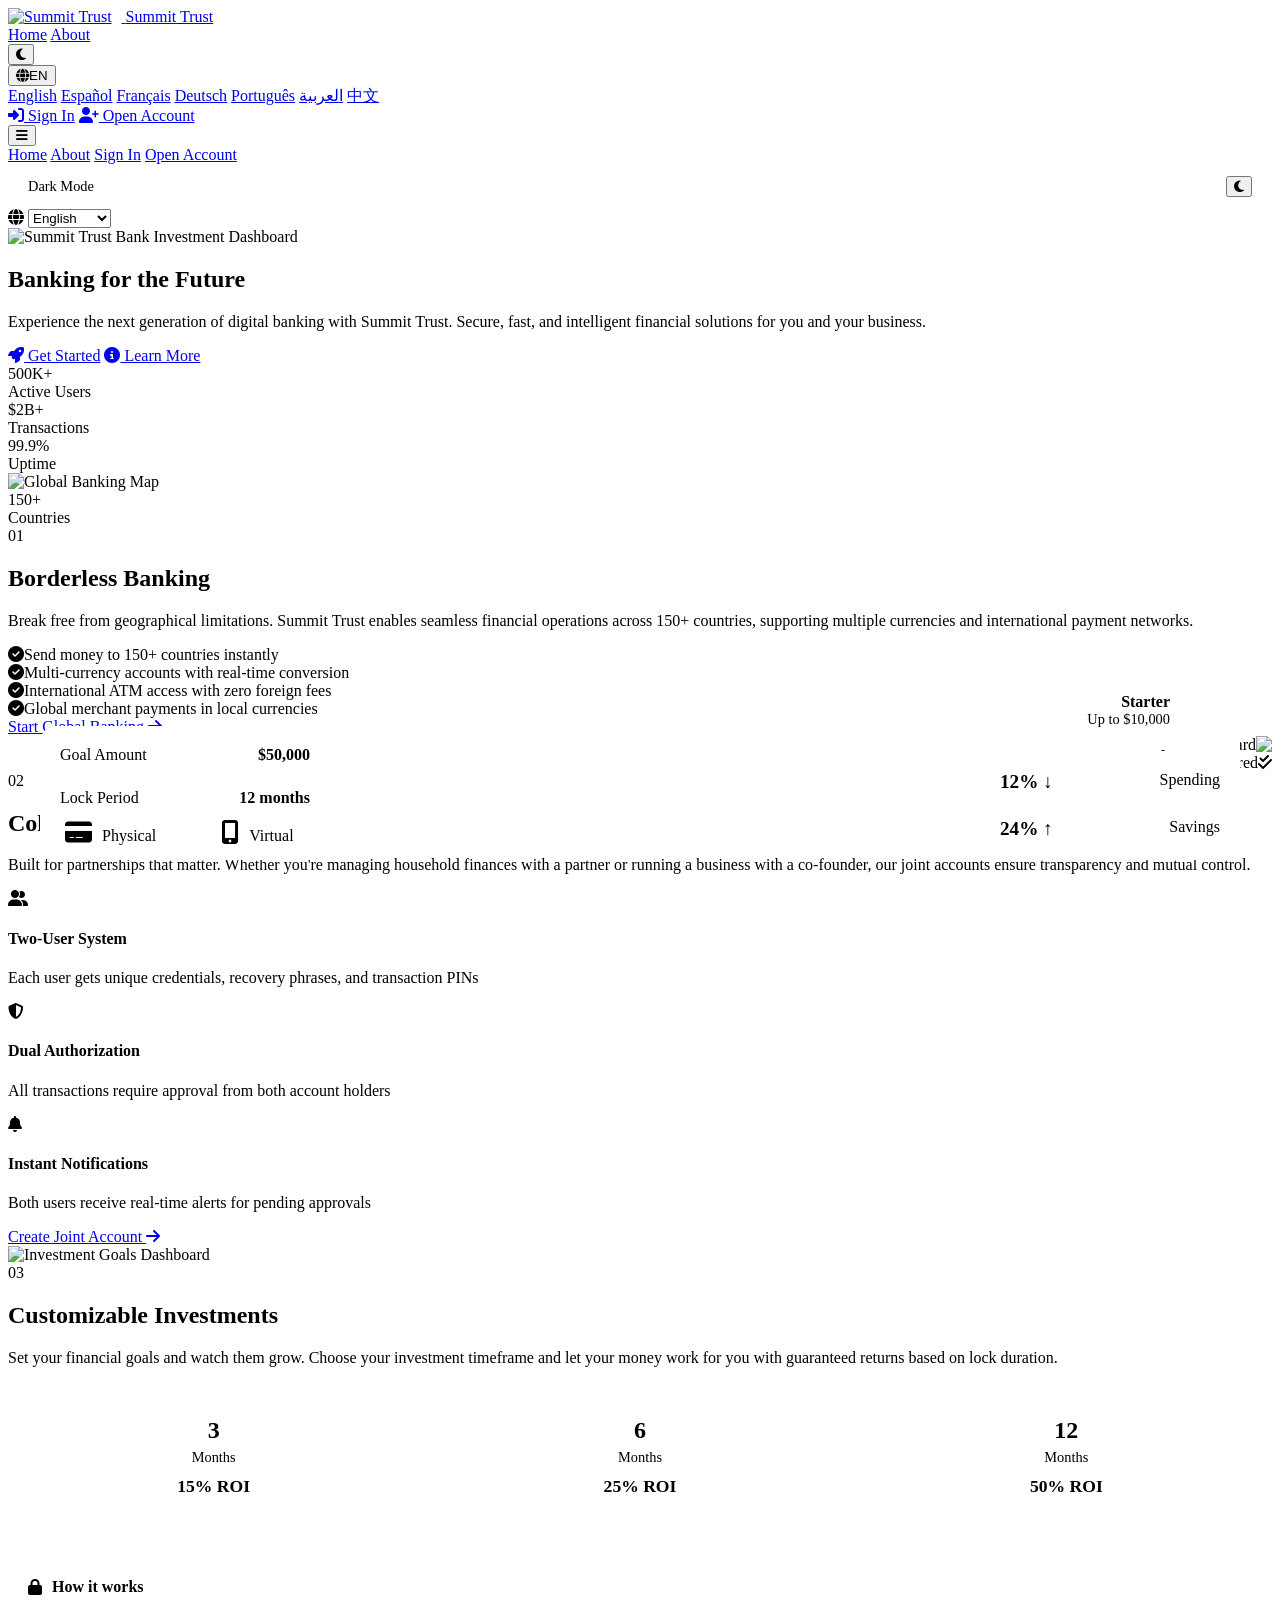
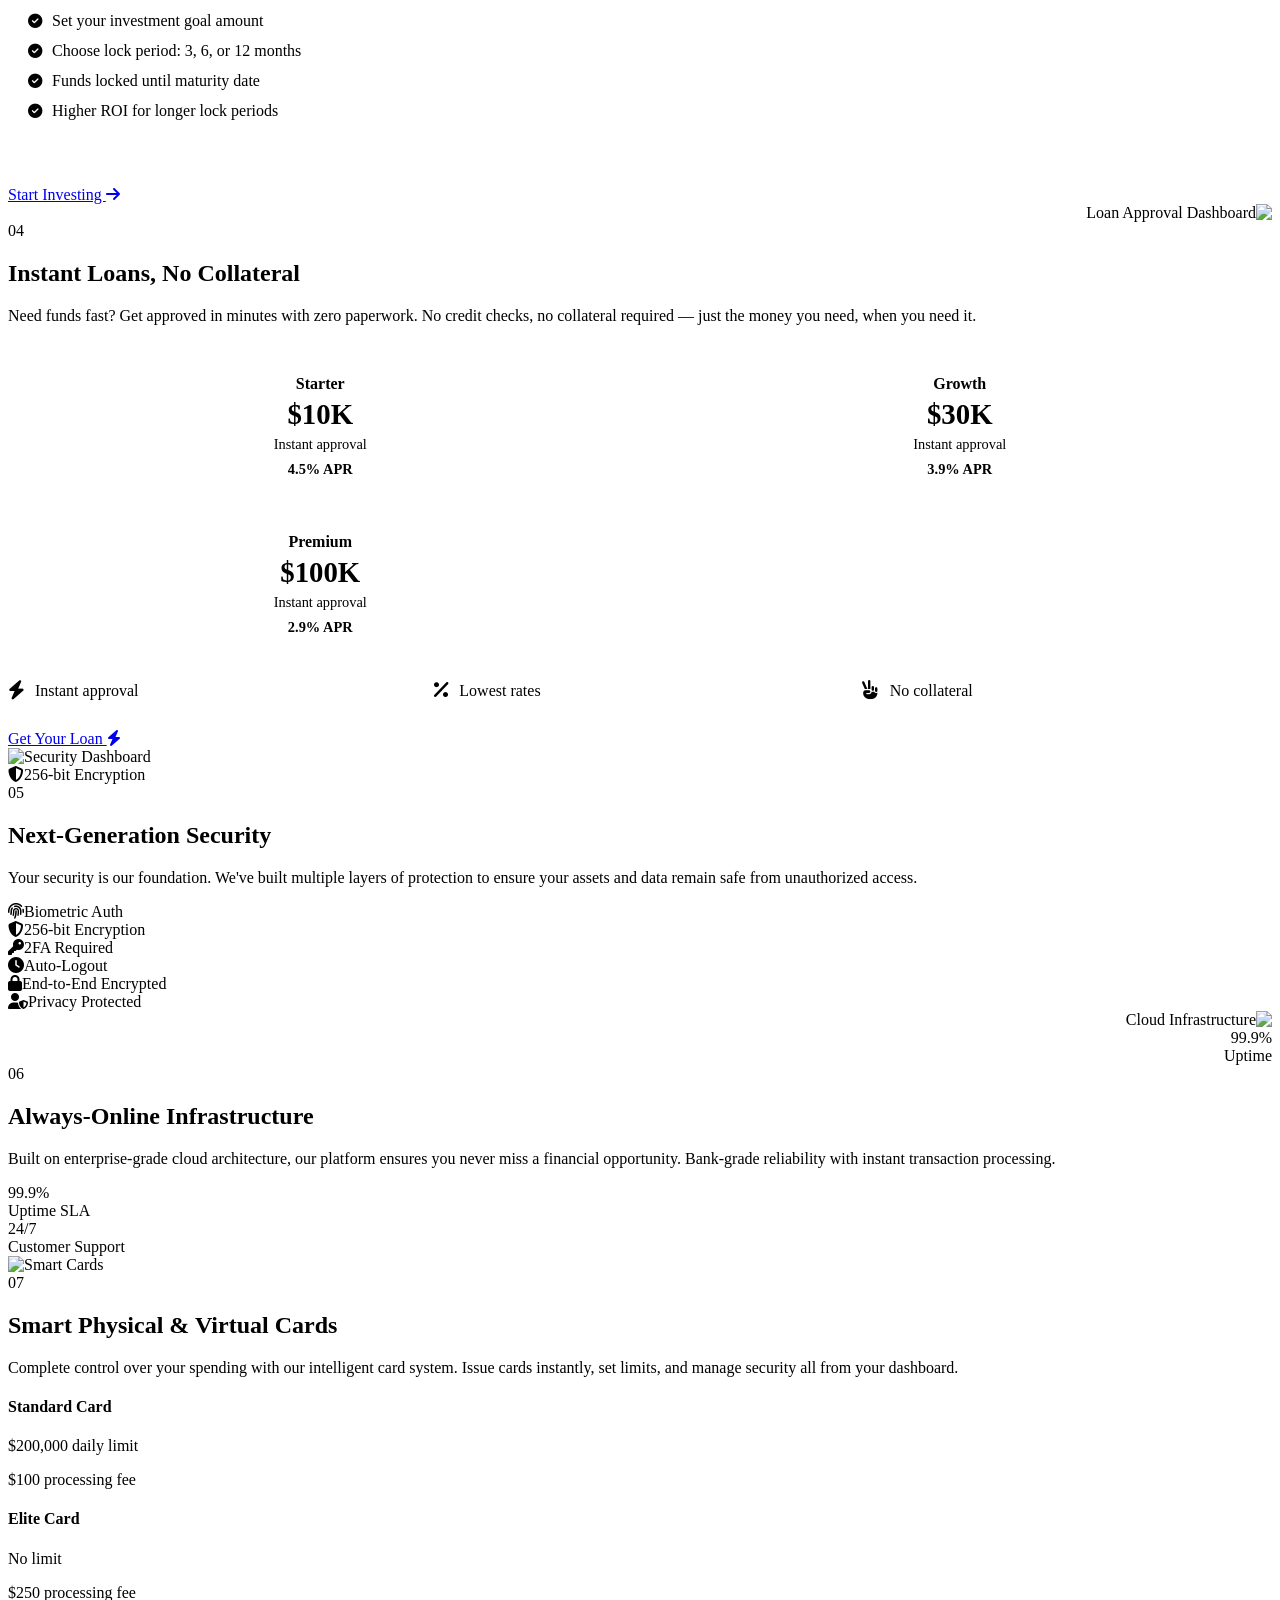
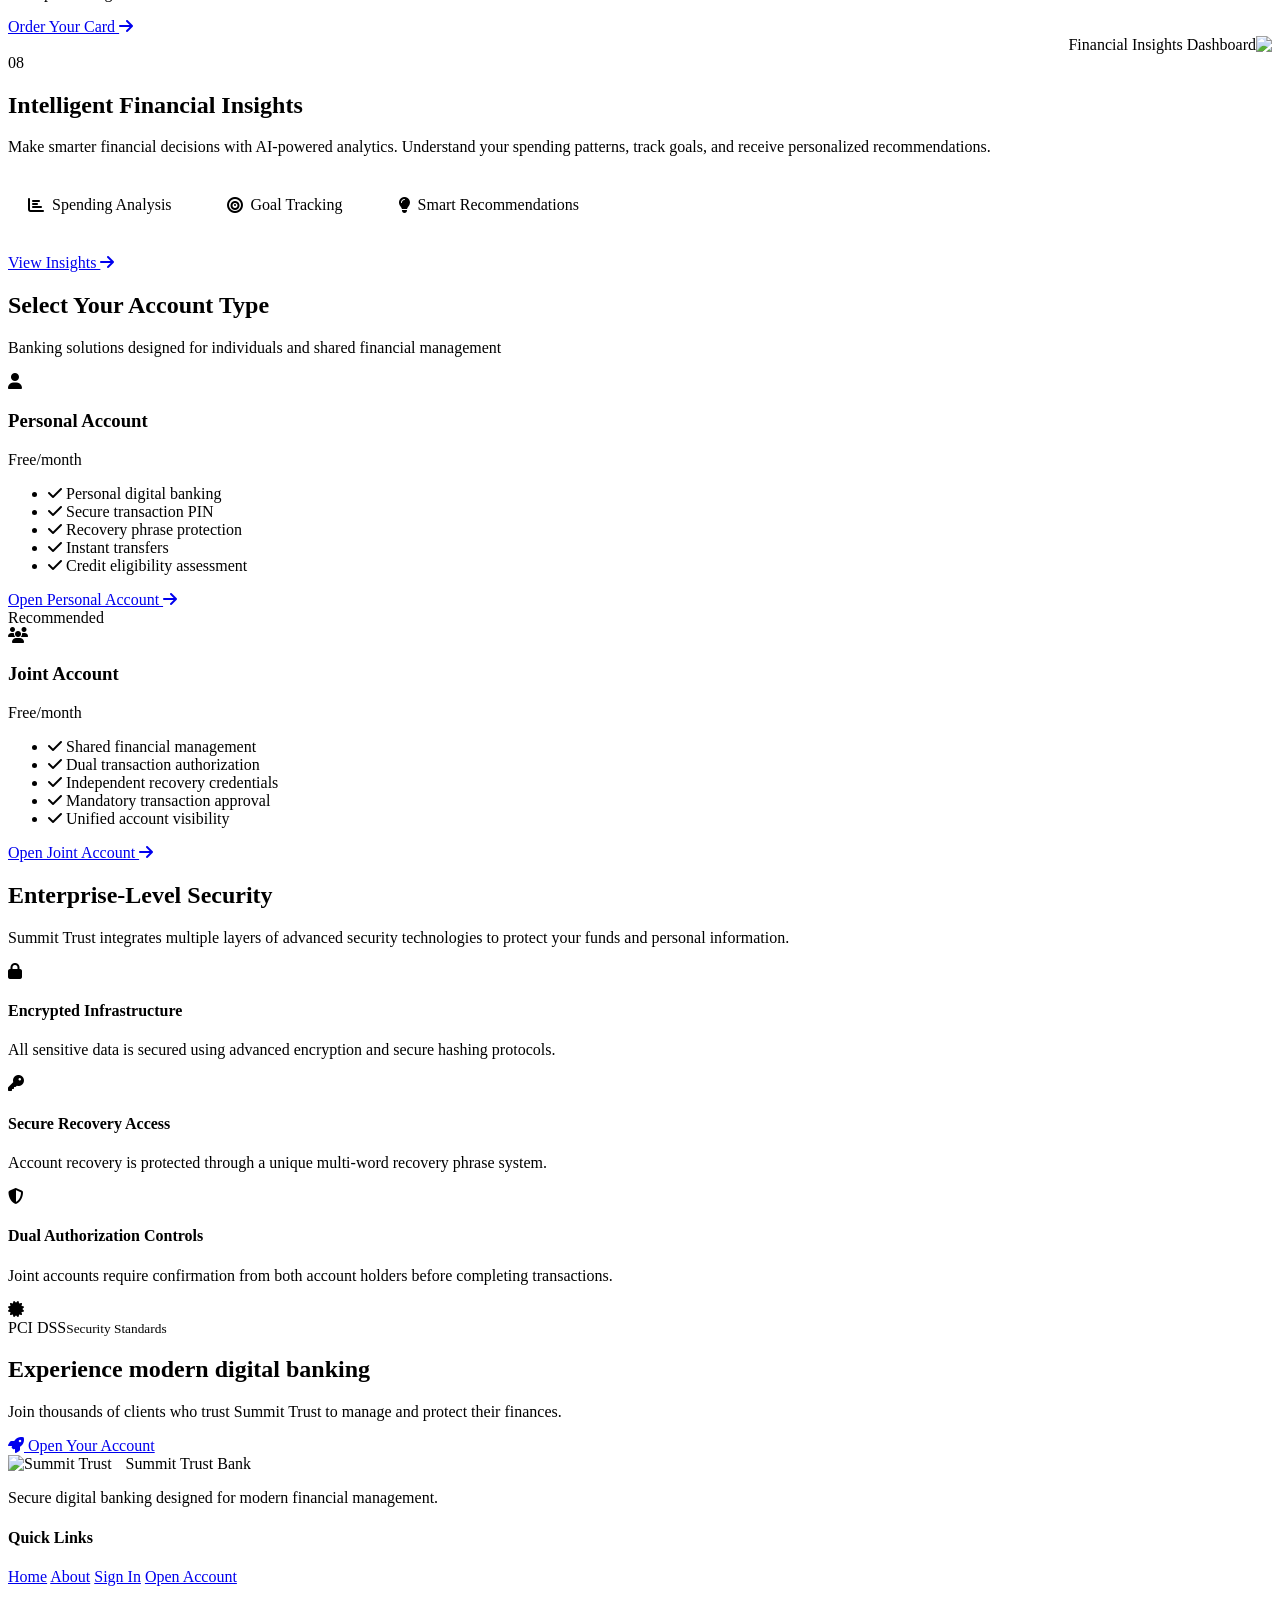
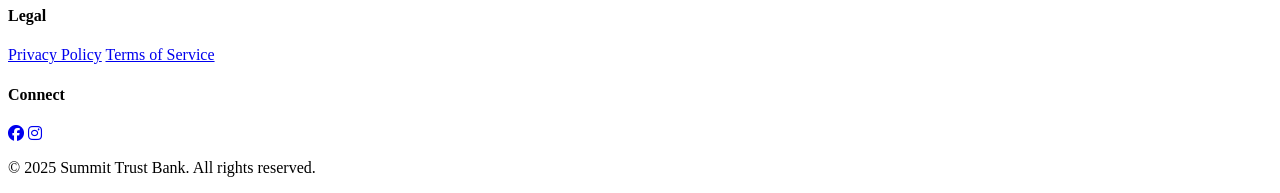
==== public/index.html @ 1050efd2 "Initial commit" ====
<!DOCTYPE html>
<html lang="en" data-theme="light">
<head>
    <meta charset="UTF-8">
    <meta name="viewport" content="width=device-width, initial-scale=1.0, maximum-scale=1.0, user-scalable=yes">
    <title>Summit Trust Bank - Futuristic Digital Banking</title>

    <meta property="og:title" content="Summit Trust Bank">
    <meta property="og:description" content="Banking that works for everyone.">
    <meta property="og:image" content="https://res.cloudinary.com/ddvwy00eg/image/upload/v1775748770/OG_j29ilj.png">
    <meta property="og:url" content="https://summittrust-bank.com">
    <meta property="og:type" content="website">
    <meta property="og:site_name" content="Summit Trust Bank">

    <meta name="twitter:card" content="summary_large_image">
    <meta name="twitter:title" content="Summit Trust Bank">
    <meta name="twitter:description" content="Banking that works for everyone.">
    <meta name="twitter:image" content="https://res.cloudinary.com/ddvwy00eg/image/upload/v1775748770/OG_j29ilj.png">

    <link rel="icon" type="image/png" href="https://res.cloudinary.com/ddvwy00eg/image/upload/v1774079843/Summit Trustfavicon_h2htpp.png">
    <link rel="apple-touch-icon" href="https://res.cloudinary.com/ddvwy00eg/image/upload/v1774079843/Summit Trustfavicon_h2htpp.png">

    <link rel="stylesheet" href="https://cdnjs.cloudflare.com/ajax/libs/font-awesome/6.5.1/css/all.min.css">
    <link href="https://fonts.googleapis.com/css2?family=Inter:wght@400;500;600;700&display=swap" rel="stylesheet">

    <link rel="stylesheet" href="/css/main.css">
    <link rel="stylesheet" href="/css/components.css">
    <link rel="stylesheet" href="/css/utilities.css">
    <link rel="stylesheet" href="/css/theme.css">
    <link rel="stylesheet" href="/css/legal.css">
    <link rel="stylesheet" href="/css/pages/home.css">

    <style>
        .feature-grid.image-right { direction: rtl; }
        .feature-grid.image-right .feature-content { direction: ltr; }
    </style>
</head>
<body>

    <nav class="navbar">
        <div class="nav-container">
            <div class="nav-left">
                <a href="/index.html" class="logo">
                    <img src="https://res.cloudinary.com/ddvwy00eg/image/upload/v1775748770/logo_klknwz.svg"
                         alt="Summit Trust" class="logo-img" style="height:36px;width:36px;margin-right:10px;">
                    <span>Summit Trust</span>
                </a>
            </div>
            <div class="nav-right">
                <div class="nav-links">
                    <a href="/index.html" class="active">Home</a>
                    <a href="/about.html">About</a>
                </div>
                <div class="nav-actions">
                    <button class="theme-toggle" id="themeToggle"><i class="fas fa-moon"></i></button>
                    <div class="language-selector">
                        <button class="lang-btn"><i class="fas fa-globe"></i><span>EN</span></button>
                        <div class="lang-dropdown">
                            <a href="#" data-lang="en">English</a>
                            <a href="#" data-lang="es">Español</a>
                            <a href="#" data-lang="fr">Français</a>
                            <a href="#" data-lang="de">Deutsch</a>
                            <a href="#" data-lang="pt">Português</a>
                            <a href="#" data-lang="ar">العربية</a>
                            <a href="#" data-lang="zh">中文</a>
                        </div>
                    </div>
                    <div class="auth-buttons">
                        <a href="/auth.html" class="btn btn-outline"><i class="fas fa-sign-in-alt"></i> Sign In</a>
                        <a href="/auth.html" class="btn btn-primary"><i class="fas fa-user-plus"></i> Open Account</a>
                    </div>
                </div>
                <button class="mobile-menu-toggle"><i class="fas fa-bars"></i></button>
            </div>
        </div>

        <div class="mobile-menu">
            <a href="/index.html">Home</a>
            <a href="/about.html">About</a>
            <a href="/auth.html">Sign In</a>
            <a href="/auth.html">Open Account</a>
            <div style="display:flex;align-items:center;justify-content:space-between;padding:12px 20px;border-top:1px solid var(--border);">
                <span style="font-size:.9rem;color:var(--text-secondary);">Dark Mode</span>
                <button class="theme-toggle" onclick="document.getElementById('themeToggle').click()"><i class="fas fa-moon"></i></button>
            </div>
            <div class="mobile-lang">
                <i class="fas fa-globe"></i>
                <select id="mobileLangSelect">
                    <option value="en">English</option>
                    <option value="es">Español</option>
                    <option value="fr">Français</option>
                    <option value="de">Deutsch</option>
                    <option value="pt">Português</option>
                    <option value="ar">العربية</option>
                    <option value="zh">中文</option>
                </select>
            </div>
        </div>
    </nav>

    <!-- Hero -->
    <section class="hero">
        <div class="container">
            <div class="hero-image">
                <img src="https://res.cloudinary.com/dmbgczlom/image/upload/v1772872000/hero-image_x99izp.webp"
                     alt="Summit Trust Bank Investment Dashboard" class="hero-img" loading="lazy">
            </div>
            <div class="hero-content">
                <h1 class="hero-title">Banking for the <span class="highlight">Future</span></h1>
                <p class="hero-subtitle">Experience the next generation of digital banking with Summit Trust. Secure, fast, and intelligent financial solutions for you and your business.</p>
                <div class="hero-cta">
                    <a href="/auth.html" class="btn btn-primary btn-large"><i class="fas fa-rocket"></i> Get Started</a>
                    <a href="/about.html" class="btn btn-outline btn-large"><i class="fas fa-info-circle"></i> Learn More</a>
                </div>
                <div class="hero-stats">
                    <div class="stat-item"><div class="stat-number">500K+</div><div class="stat-label">Active Users</div></div>
                    <div class="stat-item"><div class="stat-number">$2B+</div><div class="stat-label">Transactions</div></div>
                    <div class="stat-item"><div class="stat-number">99.9%</div><div class="stat-label">Uptime</div></div>
                </div>
            </div>
        </div>
    </section>

    <!-- 01 Borderless Banking -->
    <section class="feature-section borderless">
        <div class="container">
            <div class="feature-grid">
                <div class="feature-visual">
                    <img src="https://res.cloudinary.com/dmbgczlom/image/upload/v1772879558/global_jevwvj.webp" alt="Global Banking Map" class="feature-image">
                    <div class="stats-card"><div class="stat">150+</div><div class="stat-label">Countries</div></div>
                </div>
                <div class="feature-content">
                    <div class="feature-tag">01</div>
                    <h2>Borderless Banking</h2>
                    <p class="feature-description">Break free from geographical limitations. Summit Trust enables seamless financial operations across 150+ countries, supporting multiple currencies and international payment networks.</p>
                    <div class="feature-details">
                        <div class="detail-item"><i class="fas fa-check-circle"></i><span>Send money to 150+ countries instantly</span></div>
                        <div class="detail-item"><i class="fas fa-check-circle"></i><span>Multi-currency accounts with real-time conversion</span></div>
                        <div class="detail-item"><i class="fas fa-check-circle"></i><span>International ATM access with zero foreign fees</span></div>
                        <div class="detail-item"><i class="fas fa-check-circle"></i><span>Global merchant payments in local currencies</span></div>
                    </div>
                    <a href="/auth.html" class="btn btn-primary">Start Global Banking <i class="fas fa-arrow-right"></i></a>
                </div>
            </div>
        </div>
    </section>

    <!-- 02 Joint Accounts -->
    <section class="feature-section joint-accounts">
        <div class="container">
            <div class="feature-grid image-right">
                <div class="feature-visual">
                    <img src="https://res.cloudinary.com/dmbgczlom/image/upload/v1772879278/couple_dfguto.webp" alt="Joint Account Dashboard" class="feature-image">
                    <div class="approval-badge"><i class="fas fa-check-double"></i><span>Dual Approval Required</span></div>
                </div>
                <div class="feature-content">
                    <div class="feature-tag">02</div>
                    <h2>Collaborative Joint Accounts</h2>
                    <p class="feature-description">Built for partnerships that matter. Whether you're managing household finances with a partner or running a business with a co-founder, our joint accounts ensure transparency and mutual control.</p>
                    <div class="feature-highlights">
                        <div class="highlight-card"><i class="fas fa-user-friends"></i><h4>Two-User System</h4><p>Each user gets unique credentials, recovery phrases, and transaction PINs</p></div>
                        <div class="highlight-card"><i class="fas fa-shield-alt"></i><h4>Dual Authorization</h4><p>All transactions require approval from both account holders</p></div>
                        <div class="highlight-card"><i class="fas fa-bell"></i><h4>Instant Notifications</h4><p>Both users receive real-time alerts for pending approvals</p></div>
                    </div>
                    <a href="/auth.html" class="btn btn-primary">Create Joint Account <i class="fas fa-arrow-right"></i></a>
                </div>
            </div>
        </div>
    </section>

    <!-- 03 Investments - Updated ROI Values: 15%, 25%, 50% -->
    <section class="feature-section investments">
        <div class="container">
            <div class="feature-grid">
                <div class="feature-visual">
                    <img src="https://res.cloudinary.com/dmbgczlom/image/upload/v1772967905/plant_j76ehd.webp" alt="Investment Goals Dashboard" class="feature-image">
                    <div style="position:absolute;bottom:40px;left:40px;background:white;padding:20px;border-radius:16px;min-width:250px;box-shadow:var(--shadow);">
                        <div style="display:flex;justify-content:space-between;margin-bottom:15px;padding-bottom:10px;border-bottom:1px solid var(--border);"><span style="color:var(--text-secondary);">Goal Amount</span><strong style="color:var(--text-primary);">$50,000</strong></div>
                        <div style="display:flex;justify-content:space-between;margin-bottom:15px;"><span style="color:var(--text-secondary);">Lock Period</span><strong style="color:var(--accent-primary);">12 months</strong></div>
                        <div style="display:flex;justify-content:space-between;"><span style="color:var(--text-secondary);">Projected ROI</span><strong style="color:var(--success);">+50%</strong></div>
                    </div>
                </div>
                <div class="feature-content">
                    <div class="feature-tag">03</div>
                    <h2>Customizable Investments</h2>
                    <p class="feature-description">Set your financial goals and watch them grow. Choose your investment timeframe and let your money work for you with guaranteed returns based on lock duration.</p>
                    <div style="margin:30px 0;">
                        <div style="display:grid;grid-template-columns:repeat(3,1fr);gap:15px;margin-bottom:20px;">
                            <div style="background:var(--bg-tertiary);padding:20px;border-radius:12px;text-align:center;border:1px solid var(--border);"><div style="font-size:1.5rem;font-weight:700;color:var(--text-primary);margin-bottom:5px;">3</div><div style="font-size:.9rem;color:var(--text-secondary);margin-bottom:10px;">Months</div><div style="font-size:1.1rem;font-weight:600;color:var(--success);">15% ROI</div></div>
                            <div style="background:var(--bg-tertiary);padding:20px;border-radius:12px;text-align:center;border:2px solid var(--accent-primary);"><div style="font-size:1.5rem;font-weight:700;color:var(--text-primary);margin-bottom:5px;">6</div><div style="font-size:.9rem;color:var(--text-secondary);margin-bottom:10px;">Months</div><div style="font-size:1.1rem;font-weight:600;color:var(--success);">25% ROI</div></div>
                            <div style="background:var(--bg-tertiary);padding:20px;border-radius:12px;text-align:center;border:1px solid var(--border);"><div style="font-size:1.5rem;font-weight:700;color:var(--text-primary);margin-bottom:5px;">12</div><div style="font-size:.9rem;color:var(--text-secondary);margin-bottom:10px;">Months</div><div style="font-size:1.1rem;font-weight:600;color:var(--success);">50% ROI</div></div>
                        </div>
                        <div style="background:var(--bg-secondary);padding:20px;border-radius:12px;">
                            <h4 style="margin-bottom:15px;display:flex;align-items:center;gap:10px;"><i class="fas fa-lock" style="color:var(--accent-primary);"></i> How it works</h4>
                            <ul style="list-style:none;padding:0;">
                                <li style="display:flex;align-items:center;gap:10px;margin-bottom:12px;"><i class="fas fa-check-circle" style="color:var(--success);font-size:.9rem;"></i><span style="color:var(--text-secondary);">Set your investment goal amount</span></li>
                                <li style="display:flex;align-items:center;gap:10px;margin-bottom:12px;"><i class="fas fa-check-circle" style="color:var(--success);font-size:.9rem;"></i><span style="color:var(--text-secondary);">Choose lock period: 3, 6, or 12 months</span></li>
                                <li style="display:flex;align-items:center;gap:10px;margin-bottom:12px;"><i class="fas fa-check-circle" style="color:var(--success);font-size:.9rem;"></i><span style="color:var(--text-secondary);">Funds locked until maturity date</span></li>
                                <li style="display:flex;align-items:center;gap:10px;"><i class="fas fa-check-circle" style="color:var(--success);font-size:.9rem;"></i><span style="color:var(--text-secondary);">Higher ROI for longer lock periods</span></li>
                            </ul>
                        </div>
                    </div>
                    <a href="/auth.html" class="btn btn-primary">Start Investing <i class="fas fa-arrow-right"></i></a>
                </div>
            </div>
        </div>
    </section>

    <!-- 04 Loans -->
    <section class="feature-section loans">
        <div class="container">
            <div class="feature-grid image-right">
                <div class="feature-visual">
                    <img src="https://res.cloudinary.com/dmbgczlom/image/upload/v1772970224/loan_gwv15r.webp" alt="Loan Approval Dashboard" class="feature-image">
                    <div style="position:absolute;bottom:40px;right:40px;background:white;padding:20px;border-radius:16px;min-width:200px;box-shadow:var(--shadow);">
                        <div style="display:flex;align-items:center;gap:10px;margin-bottom:15px;"><div style="width:40px;height:40px;background:var(--accent-primary);border-radius:50%;display:flex;align-items:center;justify-content:center;color:white;font-weight:700;">1</div><div><div style="font-weight:600;color:var(--text-primary);">Starter</div><div style="font-size:.9rem;color:var(--text-secondary);">Up to $10,000</div></div></div>
                        <div style="display:flex;align-items:center;gap:10px;margin-bottom:15px;"><div style="width:40px;height:40px;background:var(--warning);border-radius:50%;display:flex;align-items:center;justify-content:center;color:white;font-weight:700;">2</div><div><div style="font-weight:600;color:var(--text-primary);">Growth</div><div style="font-size:.9rem;color:var(--text-secondary);">Up to $30,000</div></div></div>
                        <div style="display:flex;align-items:center;gap:10px;"><div style="width:40px;height:40px;background:var(--success);border-radius:50%;display:flex;align-items:center;justify-content:center;color:white;font-weight:700;">3</div><div><div style="font-weight:600;color:var(--text-primary);">Premium</div><div style="font-size:.9rem;color:var(--text-secondary);">Up to $100,000</div></div></div>
                    </div>
                </div>
   <div class="feature-content">
                    <div class="feature-tag">04</div>
                    <h2>Instant Loans, No Collateral</h2>
                    <p class="feature-description">Need funds fast? Get approved in minutes with zero paperwork. No credit checks, no collateral required — just the money you need, when you need it.</p>
                    <div style="margin:30px 0;">
                        <div style="display:grid;grid-template-columns:repeat(2,1fr);gap:15px;margin-bottom:25px;">
                            <div style="background:var(--bg-tertiary);padding:20px;border-radius:12px;text-align:center;border:1px solid var(--border);"><div style="font-size:1rem;font-weight:600;color:var(--accent-primary);margin-bottom:5px;">Starter</div><div style="font-size:1.8rem;font-weight:700;color:var(--text-primary);margin-bottom:5px;">$10K</div><div style="font-size:.9rem;color:var(--text-secondary);">Instant approval</div><div style="font-size:.9rem;font-weight:600;color:var(--success);margin-top:8px;">4.5% APR</div></div>
                            <div style="background:var(--bg-tertiary);padding:20px;border-radius:12px;text-align:center;border:2px solid var(--warning);"><div style="font-size:1rem;font-weight:600;color:var(--warning);margin-bottom:5px;">Growth</div><div style="font-size:1.8rem;font-weight:700;color:var(--text-primary);margin-bottom:5px;">$30K</div><div style="font-size:.9rem;color:var(--text-secondary);">Instant approval</div><div style="font-size:.9rem;font-weight:600;color:var(--success);margin-top:8px;">3.9% APR</div></div>
                            <div style="background:var(--bg-tertiary);padding:20px;border-radius:12px;text-align:center;border:1px solid var(--border);"><div style="font-size:1rem;font-weight:600;color:var(--success);margin-bottom:5px;">Premium</div><div style="font-size:1.8rem;font-weight:700;color:var(--text-primary);margin-bottom:5px;">$100K</div><div style="font-size:.9rem;color:var(--text-secondary);">Instant approval</div><div style="font-size:.9rem;font-weight:600;color:var(--success);margin-top:8px;">2.9% APR</div></div>
                        </div>
                        <div style="display:grid;grid-template-columns:repeat(3,1fr);gap:15px;">
                            <div style="display:flex;align-items:center;gap:10px;"><i class="fas fa-bolt" style="color:var(--accent-primary);font-size:1.2rem;"></i><span style="color:var(--text-primary);font-weight:500;">Instant approval</span></div>
                            <div style="display:flex;align-items:center;gap:10px;"><i class="fas fa-percent" style="color:var(--success);font-size:1.2rem;"></i><span style="color:var(--text-primary);font-weight:500;">Lowest rates</span></div>
                            <div style="display:flex;align-items:center;gap:10px;"><i class="fas fa-hand-peace" style="color:var(--warning);font-size:1.2rem;"></i><span style="color:var(--text-primary);font-weight:500;">No collateral</span></div>
                        </div>
                    </div>
                    <a href="/auth.html" class="btn btn-primary">Get Your Loan <i class="fas fa-bolt"></i></a>
                </div>
            </div>
        </div>
    </section>

    <!-- 05 Security -->
    <section class="feature-section security">
        <div class="container">
            <div class="feature-grid">
                <div class="feature-visual">
                    <img src="https://res.cloudinary.com/dmbgczlom/image/upload/v1772971405/secure_t8ezla.webp" alt="Security Dashboard" class="feature-image">
                    <div class="approval-badge" style="background-color:var(--accent-primary);"><i class="fas fa-shield-alt"></i><span>256-bit Encryption</span></div>
                </div>
                <div class="feature-content">
                    <div class="feature-tag">05</div>
                    <h2>Next-Generation Security</h2>
                    <p class="feature-description">Your security is our foundation. We've built multiple layers of protection to ensure your assets and data remain safe from unauthorized access.</p>
                    <div class="security-badges">
                        <div class="security-badge"><i class="fas fa-fingerprint"></i><span>Biometric Auth</span></div>
                        <div class="security-badge"><i class="fas fa-shield-halved"></i><span>256-bit Encryption</span></div>
                        <div class="security-badge"><i class="fas fa-key"></i><span>2FA Required</span></div>
                        <div class="security-badge"><i class="fas fa-clock"></i><span>Auto-Logout</span></div>
                        <div class="security-badge"><i class="fas fa-lock"></i><span>End-to-End Encrypted</span></div>
                        <div class="security-badge"><i class="fas fa-user-shield"></i><span>Privacy Protected</span></div>
                    </div>
                </div>
            </div>
        </div>
    </section>

    <!-- 06 Infrastructure -->
    <section class="feature-section infrastructure">
        <div class="container">
            <div class="feature-grid image-right">
                <div class="feature-visual">
                    <img src="https://res.cloudinary.com/dmbgczlom/image/upload/v1772971983/cloud-tech_zul4t8.webp" alt="Cloud Infrastructure" class="feature-image">
                    <div class="stats-card"><div class="stat">99.9%</div><div class="stat-label">Uptime</div></div>
                </div>
                <div class="feature-content">
                    <div class="feature-tag">06</div>
                    <h2>Always-Online Infrastructure</h2>
                    <p class="feature-description">Built on enterprise-grade cloud architecture, our platform ensures you never miss a financial opportunity. Bank-grade reliability with instant transaction processing.</p>
                    <div class="stats-grid">
                        <div class="stat-card"><div class="stat-number">99.9%</div><div class="stat-label">Uptime SLA</div></div>
                        <div class="stat-card"><div class="stat-number">24/7</div><div class="stat-label">Customer Support</div></div>
                    </div>
                </div>
            </div>
        </div>
    </section>

    <!-- 07 Cards -->
    <section class="feature-section cards">
        <div class="container">
            <div class="feature-grid">
                <div class="feature-visual">
                    <img src="https://res.cloudinary.com/dmbgczlom/image/upload/v1772973452/card_dbavks.webp" alt="Smart Cards" class="feature-image">
                    <div style="display:flex;gap:15px;position:absolute;bottom:40px;left:40px;">
                        <div style="background:white;padding:15px 25px;border-radius:12px;box-shadow:var(--shadow);"><i class="fas fa-credit-card" style="color:var(--accent-primary);font-size:24px;margin-right:10px;"></i><span style="color:var(--text-primary);font-weight:500;">Physical</span></div>
                        <div style="background:white;padding:15px 25px;border-radius:12px;box-shadow:var(--shadow);"><i class="fas fa-mobile-alt" style="color:var(--accent-primary);font-size:24px;margin-right:10px;"></i><span style="color:var(--text-primary);font-weight:500;">Virtual</span></div>
                    </div>
                </div>
                <div class="feature-content">
                    <div class="feature-tag">07</div>
                    <h2>Smart Physical & Virtual Cards</h2>
                    <p class="feature-description">Complete control over your spending with our intelligent card system. Issue cards instantly, set limits, and manage security all from your dashboard.</p>
                    <div class="card-types">
                        <div class="card-type standard"><h4>Standard Card</h4><p class="limit">$200,000 daily limit</p><p class="fee">$100 processing fee</p></div>
                        <div class="card-type elite"><h4>Elite Card</h4><p class="limit">No limit</p><p class="fee">$250 processing fee</p></div>
                    </div>
                    <a href="/auth.html" class="btn btn-primary">Order Your Card <i class="fas fa-arrow-right"></i></a>
                </div>
            </div>
        </div>
    </section>

    <!-- 08 Insights -->
    <section class="feature-section insights">
        <div class="container">
            <div class="feature-grid image-right">
                <div class="feature-visual">
                    <img src="https://res.cloudinary.com/dmbgczlom/image/upload/v1772972958/insight_qo5lv3.webp" alt="Financial Insights Dashboard" class="feature-image">
                    <div style="position:absolute;bottom:40px;right:40px;background:white;padding:20px;border-radius:16px;min-width:220px;box-shadow:var(--shadow);">
                        <div style="display:flex;justify-content:space-between;margin-bottom:15px;padding-bottom:10px;border-bottom:1px solid var(--border);"><span style="color:var(--text-secondary);">Spending</span><strong style="color:var(--error);font-size:1.2rem;">↓ 12%</strong></div>
                        <div style="display:flex;justify-content:space-between;"><span style="color:var(--text-secondary);">Savings</span><strong style="color:var(--success);font-size:1.2rem;">↑ 24%</strong></div>
                    </div>
                </div>
                <div class="feature-content">
                    <div class="feature-tag">08</div>
                    <h2>Intelligent Financial Insights</h2>
                    <p class="feature-description">Make smarter financial decisions with AI-powered analytics. Understand your spending patterns, track goals, and receive personalized recommendations.</p>
                    <div style="display:flex;flex-wrap:wrap;gap:15px;margin:30px 0;">
                        <span style="background:var(--bg-tertiary);padding:10px 20px;border-radius:30px;display:inline-flex;align-items:center;gap:8px;"><i class="fas fa-chart-bar" style="color:var(--accent-primary);"></i> Spending Analysis</span>
                        <span style="background:var(--bg-tertiary);padding:10px 20px;border-radius:30px;display:inline-flex;align-items:center;gap:8px;"><i class="fas fa-bullseye" style="color:var(--accent-primary);"></i> Goal Tracking</span>
                        <span style="background:var(--bg-tertiary);padding:10px 20px;border-radius:30px;display:inline-flex;align-items:center;gap:8px;"><i class="fas fa-lightbulb" style="color:var(--accent-primary);"></i> Smart Recommendations</span>
                    </div>
                    <a href="/dashboard.html" class="btn btn-primary">View Insights <i class="fas fa-arrow-right"></i></a>
                </div>
            </div>
        </div>
    </section>

    <!-- Account Types -->
    <section class="account-types">
        <div class="container">
            <div class="section-header">
                <h2>Select Your Account Type</h2>
                <p>Banking solutions designed for individuals and shared financial management</p>
            </div>
            <div class="account-grid">
                <div class="account-card single">
                    <div class="card-header"><i class="fas fa-user"></i><h3>Personal Account</h3></div>
                    <div class="card-price"><span class="price">Free</span><span class="period">/month</span></div>
                    <ul class="card-features">
                        <li><i class="fas fa-check"></i> Personal digital banking</li>
                        <li><i class="fas fa-check"></i> Secure transaction PIN</li>
                        <li><i class="fas fa-check"></i> Recovery phrase protection</li>
                        <li><i class="fas fa-check"></i> Instant transfers</li>
                        <li><i class="fas fa-check"></i> Credit eligibility assessment</li>
                    </ul>
                    <a href="/auth.html" class="btn btn-outline">Open Personal Account <i class="fas fa-arrow-right"></i></a>
                </div>
                <div class="account-card joint featured">
                    <div class="card-badge">Recommended</div>
                    <div class="card-header"><i class="fas fa-users"></i><h3>Joint Account</h3></div>
                    <div class="card-price"><span class="price">Free</span><span class="period">/month</span></div>
                    <ul class="card-features">
                        <li><i class="fas fa-check"></i> Shared financial management</li>
                        <li><i class="fas fa-check"></i> Dual transaction authorization</li>
                        <li><i class="fas fa-check"></i> Independent recovery credentials</li>
                        <li><i class="fas fa-check"></i> Mandatory transaction approval</li>
                        <li><i class="fas fa-check"></i> Unified account visibility</li>
                    </ul>
                    <a href="/auth.html" class="btn btn-primary">Open Joint Account <i class="fas fa-arrow-right"></i></a>
                </div>
            </div>
        </div>
    </section>

    <!-- Security -->
    <section class="security">
        <div class="container">
            <div class="security-grid">
                <div class="security-content">
                    <h2>Enterprise-Level Security</h2>
                    <p>Summit Trust integrates multiple layers of advanced security technologies to protect your funds and personal information.</p>
                    <div class="security-features">
                        <div class="security-item"><i class="fas fa-lock"></i><div><h4>Encrypted Infrastructure</h4><p>All sensitive data is secured using advanced encryption and secure hashing protocols.</p></div></div>
                        <div class="security-item"><i class="fas fa-key"></i><div><h4>Secure Recovery Access</h4><p>Account recovery is protected through a unique multi-word recovery phrase system.</p></div></div>
                        <div class="security-item"><i class="fas fa-shield-halved"></i><div><h4>Dual Authorization Controls</h4><p>Joint accounts require confirmation from both account holders before completing transactions.</p></div></div>
                    </div>
                </div>
                <div class="security-badge"><i class="fas fa-certificate"></i><div><span>PCI DSS</span><small>Security Standards</small></div></div>
            </div>
        </div>
    </section>

    <!-- CTA -->
    <section class="cta">
        <div class="container">
            <h2>Experience modern digital banking</h2>
            <p>Join thousands of clients who trust Summit Trust to manage and protect their finances.</p>
            <a href="/auth.html" class="btn btn-primary btn-large"><i class="fas fa-rocket"></i> Open Your Account</a>
        </div>
    </section>

    <!-- Footer -->
    <footer class="footer">
        <div class="container">
            <div class="footer-grid">
                <div class="footer-col">
                    <div class="footer-logo">
                        <img src="https://res.cloudinary.com/ddvwy00eg/image/upload/v1775748770/logo_klknwz.svg"
                             alt="Summit Trust" class="footer-logo-img" style="height:32px;width:32px;margin-right:10px;">
                        <span>Summit Trust Bank</span>
                    </div>
                    <p>Secure digital banking designed for modern financial management.</p>
                </div>
                <div class="footer-col">
                    <h4>Quick Links</h4>
                    <a href="/index.html">Home</a>
                    <a href="/about.html">About</a>
                    <a href="/auth.html">Sign In</a>
                    <a href="/auth.html">Open Account</a>
                </div>
                <div class="footer-col">
                    <h4>Legal</h4>
                    <a href="#" onclick="openPrivacyPolicy(event)">Privacy Policy</a>
                    <a href="#" onclick="openTerms(event)">Terms of Service</a>
                </div>
                <div class="footer-col">
                    <h4>Connect</h4>
                    <div class="social-links">
                        <a href="#"><i class="fab fa-facebook"></i></a>
                        <a href="#"><i class="fab fa-instagram"></i></a>
                    </div>
                </div>
            </div>
            <div class="footer-bottom">
                <p>&copy; 2025 Summit Trust Bank. All rights reserved.</p>
            </div>
        </div>
    </footer>

    <script src="/js/config.js"></script>
    <script src="/js/utils/helpers.js"></script>
    <script src="/js/components/navbar.js"></script>
    <script src="/js/components/languageSwitcher.js"></script>
    <script src="/js/pages/home.js"></script>
    <script src="/js/legal.js"></script>

    <script type="text/javascript">
    var Tawk_API=Tawk_API||{},Tawk_LoadStart=new Date();
    (function(){var s1=document.createElement("script"),s0=document.getElementsByTagName("script")[0];s1.async=true;s1.src='https://embed.tawk.to/69d7c8a78d80621c3581cfc7/1jlpefk1u';s1.charset='UTF-8';s1.setAttribute('crossorigin','*');s0.parentNode.insertBefore(s1,s0);})();
    </script>

    <link rel="stylesheet" href="/css/testimonies.css">
    <script src="/js/testimonies.js" defer></script>

    <div id="google_translate_element" style="display:none;"></div>
    <script>function googleTranslateElementInit(){new google.translate.TranslateElement({pageLanguage:'en'},'google_translate_element');}</script>
    <script src="https://translate.google.com/translate_a/element.js?cb=googleTranslateElementInit"></script>
    <style>.goog-te-banner-frame,.skiptranslate{display:none!important;}body{top:0!important;}.goog-te-gadget{display:none!important;}</style>

</body>
</html>
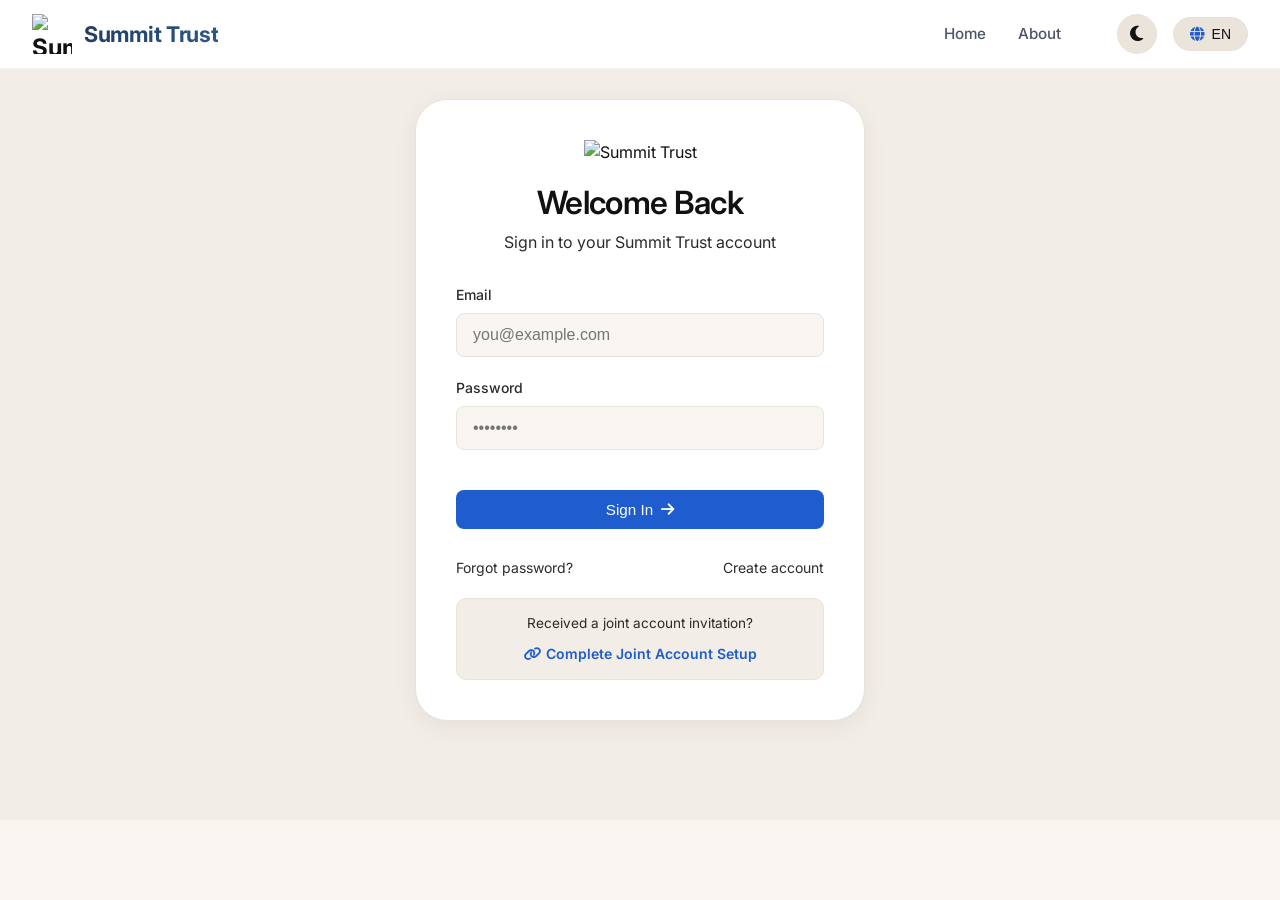
==== commit ac968400: "Update index.html" ====
--- a/public/index.html
+++ b/public/index.html
@@ -2,462 +2,953 @@
 <html lang="en" data-theme="light">
 <head>
     <meta charset="UTF-8">
-    <meta name="viewport" content="width=device-width, initial-scale=1.0, maximum-scale=1.0, user-scalable=yes">
-    <title>Summit Trust Bank - Futuristic Digital Banking</title>
-
+    <meta name="viewport" content="width=device-width, initial-scale=1.0">
+    <title>Summit Trust Bank - Authentication</title>
+    
+    <!-- Open Graph / Social Media Meta Tags -->
     <meta property="og:title" content="Summit Trust Bank">
     <meta property="og:description" content="Banking that works for everyone.">
     <meta property="og:image" content="https://res.cloudinary.com/ddvwy00eg/image/upload/v1775748770/OG_j29ilj.png">
-    <meta property="og:url" content="https://summittrust-bank.com">
+    <meta property="og:url" content="https://summit-trustbank.com">
     <meta property="og:type" content="website">
     <meta property="og:site_name" content="Summit Trust Bank">
-
+    
+    <!-- Twitter Card -->
     <meta name="twitter:card" content="summary_large_image">
     <meta name="twitter:title" content="Summit Trust Bank">
     <meta name="twitter:description" content="Banking that works for everyone.">
     <meta name="twitter:image" content="https://res.cloudinary.com/ddvwy00eg/image/upload/v1775748770/OG_j29ilj.png">
-
-    <link rel="icon" type="image/png" href="https://res.cloudinary.com/ddvwy00eg/image/upload/v1774079843/Summit Trustfavicon_h2htpp.png">
-    <link rel="apple-touch-icon" href="https://res.cloudinary.com/ddvwy00eg/image/upload/v1774079843/Summit Trustfavicon_h2htpp.png">
-
+    
+    <!-- Favicon -->
+    <link rel="icon" type="image/png" href="https://res.cloudinary.com/ddvwy00eg/image/upload/v1775748769/favicon_klg56g.png">
+    <link rel="apple-touch-icon" href="https://res.cloudinary.com/ddvwy00eg/image/upload/v1775748769/favicon_klg56g.png">
+    
     <link rel="stylesheet" href="https://cdnjs.cloudflare.com/ajax/libs/font-awesome/6.5.1/css/all.min.css">
     <link href="https://fonts.googleapis.com/css2?family=Inter:wght@400;500;600;700&display=swap" rel="stylesheet">
-
-    <link rel="stylesheet" href="/css/main.css">
-    <link rel="stylesheet" href="/css/components.css">
-    <link rel="stylesheet" href="/css/utilities.css">
-    <link rel="stylesheet" href="/css/theme.css">
-    <link rel="stylesheet" href="/css/legal.css">
-    <link rel="stylesheet" href="/css/pages/home.css">
-
-    <style>
-        .feature-grid.image-right { direction: rtl; }
-        .feature-grid.image-right .feature-content { direction: ltr; }
-    </style>
+    <link rel="stylesheet" href="/public/css/main.css">
+    <link rel="stylesheet" href="/public/css/components.css">
+    <link rel="stylesheet" href="/public/css/utilities.css">
+    <link rel="stylesheet" href="/public/css/theme.css">
+    <link rel="stylesheet" href="/public/css/pages/auth.css">
+    <script src="https://cdn.jsdelivr.net/npm/@supabase/supabase-js@2"></script>
 </head>
+<style>
+.phrase-grid {
+    display: grid;
+    grid-template-columns: repeat(4, 1fr);
+    gap: 6px;
+}
+.phrase-grid .phrase-cell { position: relative; }
+.phrase-grid .phrase-num {
+    position: absolute;
+    top: 3px; left: 5px;
+    font-size: .58rem;
+    color: #9ca3af;
+    pointer-events: none;
+    line-height: 1;
+}
+.phrase-grid input {
+    width: 100%;
+    padding: 16px 4px 4px;
+    border: 1px solid #d1d5db;
+    border-radius: 6px;
+    font-size: .78rem;
+    text-align: center;
+    background: #f9fafb;
+    color: #111827;
+    box-sizing: border-box;
+    outline: none;
+}
+.phrase-grid input:focus { border-color: #2563eb; background: #fff; }
+
+.navbar {
+    position: fixed;
+    top: 0;
+    left: 0;
+    right: 0;
+    background: rgba(255, 255, 255, 0.98);
+    backdrop-filter: blur(10px);
+    border-bottom: 1px solid rgba(0, 0, 0, 0.05);
+    z-index: 1000;
+    padding: 0;
+    transition: all 0.3s ease;
+}
+
+.navbar.scrolled {
+    box-shadow: 0 4px 20px rgba(0, 0, 0, 0.08);
+    background: rgba(255, 255, 255, 0.98);
+}
+
+.nav-container {
+    max-width: 1400px;
+    margin: 0 auto;
+    padding: 0.875rem 2rem;
+    display: flex;
+    justify-content: space-between;
+    align-items: center;
+}
+
+/* Logo */
+.nav-left .logo {
+    display: flex;
+    align-items: center;
+    gap: 12px;
+    text-decoration: none;
+    transition: all 0.3s ease;
+}
+
+.logo-img {
+    height: 40px;
+    width: 40px;
+    transition: transform 0.3s ease;
+}
+
+.logo:hover .logo-img {
+    transform: scale(1.05);
+}
+
+.nav-left .logo span {
+    font-size: 1.35rem;
+    font-weight: 700;
+    background: linear-gradient(135deg, #1e3a5f 0%, #2e5a8a 100%);
+    background-clip: text;
+    -webkit-background-clip: text;
+    -webkit-text-fill-color: transparent;
+    letter-spacing: -0.3px;
+}
+
+/* Navigation Links */
+.nav-links {
+    display: flex;
+    align-items: center;
+    gap: 2rem;
+    margin-right: 1.5rem;
+}
+
+.nav-links a {
+    text-decoration: none;
+    font-size: 0.95rem;
+    font-weight: 500;
+    color: #4a5568;
+    transition: all 0.3s ease;
+    position: relative;
+    padding: 0.5rem 0;
+}
+
+.nav-links a::after {
+    content: '';
+    position: absolute;
+    bottom: 0;
+    left: 0;
+    width: 0;
+    height: 2px;
+    background: linear-gradient(135deg, #1e3a5f 0%, #2e5a8a 100%);
+    transition: width 0.3s ease;
+}
+
+.nav-links a:hover::after {
+    width: 100%;
+}
+
+.nav-links a:hover {
+    color: #1e3a5f;
+}
+
+/* Nav Actions */
+.nav-actions {
+    display: flex;
+    align-items: center;
+    gap: 1rem;
+}
+
+/* Theme Toggle */
+.theme-toggle {
+    background: var(--bg-tertiary);
+    border: 1px solid var(--border);
+    border-radius: 50%;
+    width: 40px;
+    height: 40px;
+    display: flex;
+    align-items: center;
+    justify-content: center;
+    cursor: pointer;
+    transition: all 0.3s ease;
+    color: var(--text-primary);
+}
+
+.theme-toggle:hover {
+    transform: rotate(15deg);
+    background: var(--bg-secondary);
+    border-color: var(--accent-primary);
+}
+
+.theme-toggle i {
+    font-size: 1.1rem;
+}
+
+/* Language Selector */
+.language-selector {
+    position: relative;
+}
+
+.lang-btn {
+    background: var(--bg-tertiary);
+    border: 1px solid var(--border);
+    border-radius: 40px;
+    padding: 8px 16px;
+    display: flex;
+    align-items: center;
+    gap: 8px;
+    cursor: pointer;
+    transition: all 0.3s ease;
+    font-weight: 500;
+    color: var(--text-primary);
+}
+
+.lang-btn:hover {
+    background: var(--bg-secondary);
+    border-color: var(--accent-primary);
+}
+
+.lang-btn i {
+    font-size: 0.9rem;
+    color: var(--accent-primary);
+}
+
+.lang-dropdown {
+    position: absolute;
+    top: calc(100% + 8px);
+    right: 0;
+    background: var(--card-bg);
+    border: 1px solid var(--border);
+    border-radius: 12px;
+    min-width: 160px;
+    opacity: 0;
+    visibility: hidden;
+    transform: translateY(-10px);
+    transition: all 0.3s ease;
+    box-shadow: 0 10px 25px -5px rgba(0, 0, 0, 0.1);
+    z-index: 100;
+}
+
+.language-selector:hover .lang-dropdown {
+    opacity: 1;
+    visibility: visible;
+    transform: translateY(0);
+}
+
+.lang-dropdown a {
+    display: block;
+    padding: 10px 16px;
+    text-decoration: none;
+    color: var(--text-primary);
+    font-size: 0.875rem;
+    transition: all 0.2s ease;
+    border-left: 3px solid transparent;
+}
+
+.lang-dropdown a:hover {
+    background: var(--bg-secondary);
+    border-left-color: var(--accent-primary);
+    padding-left: 20px;
+}
+
+.lang-dropdown a:first-child {
+    border-radius: 12px 12px 0 0;
+}
+
+.lang-dropdown a:last-child {
+    border-radius: 0 0 12px 12px;
+}
+
+/* Dark Mode Support */
+[data-theme="dark"] .navbar {
+    background: rgba(18, 25, 45, 0.98);
+    border-bottom-color: rgba(255, 255, 255, 0.05);
+}
+
+[data-theme="dark"] .nav-left .logo span {
+    background: linear-gradient(135deg, #6c9ed4 0%, #4a7cac 100%);
+    background-clip: text;
+    -webkit-background-clip: text;
+}
+
+[data-theme="dark"] .nav-links a {
+    color: #cbd5e0;
+}
+
+[data-theme="dark"] .nav-links a:hover {
+    color: #6c9ed4;
+}
+
+[data-theme="dark"] .lang-dropdown a:hover {
+    background: rgba(255, 255, 255, 0.05);
+}
+
+/* Mobile Responsive */
+@media (max-width: 768px) {
+    .nav-container {
+        padding: 0.75rem 1rem;
+        flex-direction: column;
+        gap: 1rem;
+    }
+    
+    .nav-right {
+        width: 100%;
+        justify-content: space-between;
+    }
+    
+    .nav-links {
+        gap: 1.5rem;
+    }
+    
+    .nav-links a {
+        font-size: 0.875rem;
+    }
+    
+    .lang-btn span {
+        display: none;
+    }
+    
+    .lang-btn {
+        padding: 8px 12px;
+    }
+    
+    .theme-toggle {
+        width: 36px;
+        height: 36px;
+    }
+}
+
+@media (max-width: 480px) {
+    .nav-links {
+        gap: 1rem;
+    }
+    
+    .nav-left .logo span {
+        font-size: 1.1rem;
+    }
+    
+    .logo-img {
+        height: 32px;
+        width: 32px;
+    }
+}
+
+/* Scroll effect */
+.navbar {
+    transition: all 0.3s ease;
+}
+
+/* Active link styling */
+.nav-links a.active {
+    color: var(--accent-primary);
+}
+
+.nav-links a.active::after {
+    width: 100%;
+}
+</style>
 <body>
 
-    <nav class="navbar">
-        <div class="nav-container">
-            <div class="nav-left">
-                <a href="/index.html" class="logo">
-                    <img src="https://res.cloudinary.com/ddvwy00eg/image/upload/v1775748770/logo_klknwz.svg"
-                         alt="Summit Trust" class="logo-img" style="height:36px;width:36px;margin-right:10px;">
-                    <span>Summit Trust</span>
+<!-- NAVBAR -->
+<nav class="navbar">
+    <div class="nav-container">
+        <div class="nav-left">
+            <a href="/index.html" class="logo">
+                <img src="https://res.cloudinary.com/ddvwy00eg/image/upload/v1775748770/logo_klknwz.svg" alt="Summit Trust" class="logo-img">
+                <span>Summit Trust</span>
+            </a>
+        </div>
+        <div class="nav-right">
+            <div class="nav-links">
+                <a href="/index.html">Home</a>
+                <a href="/about.html">About</a>
+            </div>
+            <div class="nav-actions">
+                <button class="theme-toggle" id="themeToggle"><i class="fas fa-moon"></i></button>
+                <div class="language-selector">
+                    <button class="lang-btn"><i class="fas fa-globe"></i><span>EN</span></button>
+                    <div class="lang-dropdown">
+                        <a href="#" data-lang="en">English</a>
+                        <a href="#" data-lang="es">Español</a>
+                        <a href="#" data-lang="fr">Français</a>
+                        <a href="#" data-lang="de">Deutsch</a>
+                        <a href="#" data-lang="pt">Português</a>
+                        <a href="#" data-lang="ar">العربية</a>
+                        <a href="#" data-lang="zh">中文</a>
+                    </div>
+                </div>
+            </div>
+        </div>
+    </div>
+</nav>
+
+<!-- LOGIN CARD -->
+<div class="auth-container" id="authContainer">
+    <div class="auth-card">
+        <div class="auth-header">
+            <img src="https://res.cloudinary.com/ddvwy00eg/image/upload/v1775748770/logo_klknwz.svg" alt="Summit Trust" class="auth-logo">
+            <h1>Welcome Back</h1>
+            <p>Sign in to your Summit Trust account</p>
+        </div>
+
+        <form id="loginForm" class="auth-form active">
+            <div class="form-group">
+                <label class="form-label">Email</label>
+                <input type="email" id="loginEmail" class="form-input" placeholder="you@example.com" required>
+            </div>
+            <div class="form-group">
+                <label class="form-label">Password</label>
+                <input type="password" id="loginPassword" class="form-input" placeholder="••••••••" required>
+            </div>
+            <button type="submit" class="btn btn-primary btn-block">
+                Sign In <i class="fas fa-arrow-right"></i>
+            </button>
+            <div class="auth-links">
+                <a href="#" onclick="openModal('forgotModal')">Forgot password?</a>
+                <a href="#" onclick="openModal('accountTypeModal')">Create account</a>
+            </div>
+            <div style="margin-top:20px;padding:14px 16px;background:var(--bg-secondary);border:1px solid var(--border);border-radius:10px;text-align:center;">
+                <p style="font-size:.85rem;color:var(--text-secondary);margin:0 0 8px 0;">
+                    Received a joint account invitation?
+                </p>
+                <a href="#" onclick="openModal('otpVerifyModal')" style="font-size:.875rem;font-weight:600;color:var(--accent-primary);text-decoration:none;">
+                    <i class="fas fa-link"></i> Complete Joint Account Setup
                 </a>
             </div>
-            <div class="nav-right">
-                <div class="nav-links">
-                    <a href="/index.html" class="active">Home</a>
-                    <a href="/about.html">About</a>
-                </div>
-                <div class="nav-actions">
-                    <button class="theme-toggle" id="themeToggle"><i class="fas fa-moon"></i></button>
-                    <div class="language-selector">
-                        <button class="lang-btn"><i class="fas fa-globe"></i><span>EN</span></button>
-                        <div class="lang-dropdown">
-                            <a href="#" data-lang="en">English</a>
-                            <a href="#" data-lang="es">Español</a>
-                            <a href="#" data-lang="fr">Français</a>
-                            <a href="#" data-lang="de">Deutsch</a>
-                            <a href="#" data-lang="pt">Português</a>
-                            <a href="#" data-lang="ar">العربية</a>
-                            <a href="#" data-lang="zh">中文</a>
-                        </div>
-                    </div>
-                    <div class="auth-buttons">
-                        <a href="/auth.html" class="btn btn-outline"><i class="fas fa-sign-in-alt"></i> Sign In</a>
-                        <a href="/auth.html" class="btn btn-primary"><i class="fas fa-user-plus"></i> Open Account</a>
-                    </div>
-                </div>
-                <button class="mobile-menu-toggle"><i class="fas fa-bars"></i></button>
-            </div>
-        </div>
-
-        <div class="mobile-menu">
-            <a href="/index.html">Home</a>
-            <a href="/about.html">About</a>
-            <a href="/auth.html">Sign In</a>
-            <a href="/auth.html">Open Account</a>
-            <div style="display:flex;align-items:center;justify-content:space-between;padding:12px 20px;border-top:1px solid var(--border);">
-                <span style="font-size:.9rem;color:var(--text-secondary);">Dark Mode</span>
-                <button class="theme-toggle" onclick="document.getElementById('themeToggle').click()"><i class="fas fa-moon"></i></button>
-            </div>
-            <div class="mobile-lang">
-                <i class="fas fa-globe"></i>
-                <select id="mobileLangSelect">
-                    <option value="en">English</option>
-                    <option value="es">Español</option>
-                    <option value="fr">Français</option>
-                    <option value="de">Deutsch</option>
-                    <option value="pt">Português</option>
-                    <option value="ar">العربية</option>
-                    <option value="zh">中文</option>
-                </select>
-            </div>
-        </div>
-    </nav>
-
-    <!-- Hero -->
-    <section class="hero">
-        <div class="container">
-            <div class="hero-image">
-                <img src="https://res.cloudinary.com/dmbgczlom/image/upload/v1772872000/hero-image_x99izp.webp"
-                     alt="Summit Trust Bank Investment Dashboard" class="hero-img" loading="lazy">
-            </div>
-            <div class="hero-content">
-                <h1 class="hero-title">Banking for the <span class="highlight">Future</span></h1>
-                <p class="hero-subtitle">Experience the next generation of digital banking with Summit Trust. Secure, fast, and intelligent financial solutions for you and your business.</p>
-                <div class="hero-cta">
-                    <a href="/auth.html" class="btn btn-primary btn-large"><i class="fas fa-rocket"></i> Get Started</a>
-                    <a href="/about.html" class="btn btn-outline btn-large"><i class="fas fa-info-circle"></i> Learn More</a>
-                </div>
-                <div class="hero-stats">
-                    <div class="stat-item"><div class="stat-number">500K+</div><div class="stat-label">Active Users</div></div>
-                    <div class="stat-item"><div class="stat-number">$2B+</div><div class="stat-label">Transactions</div></div>
-                    <div class="stat-item"><div class="stat-number">99.9%</div><div class="stat-label">Uptime</div></div>
-                </div>
-            </div>
-        </div>
-    </section>
-
-    <!-- 01 Borderless Banking -->
-    <section class="feature-section borderless">
-        <div class="container">
-            <div class="feature-grid">
-                <div class="feature-visual">
-                    <img src="https://res.cloudinary.com/dmbgczlom/image/upload/v1772879558/global_jevwvj.webp" alt="Global Banking Map" class="feature-image">
-                    <div class="stats-card"><div class="stat">150+</div><div class="stat-label">Countries</div></div>
-                </div>
-                <div class="feature-content">
-                    <div class="feature-tag">01</div>
-                    <h2>Borderless Banking</h2>
-                    <p class="feature-description">Break free from geographical limitations. Summit Trust enables seamless financial operations across 150+ countries, supporting multiple currencies and international payment networks.</p>
-                    <div class="feature-details">
-                        <div class="detail-item"><i class="fas fa-check-circle"></i><span>Send money to 150+ countries instantly</span></div>
-                        <div class="detail-item"><i class="fas fa-check-circle"></i><span>Multi-currency accounts with real-time conversion</span></div>
-                        <div class="detail-item"><i class="fas fa-check-circle"></i><span>International ATM access with zero foreign fees</span></div>
-                        <div class="detail-item"><i class="fas fa-check-circle"></i><span>Global merchant payments in local currencies</span></div>
-                    </div>
-                    <a href="/auth.html" class="btn btn-primary">Start Global Banking <i class="fas fa-arrow-right"></i></a>
-                </div>
-            </div>
-        </div>
-    </section>
-
-    <!-- 02 Joint Accounts -->
-    <section class="feature-section joint-accounts">
-        <div class="container">
-            <div class="feature-grid image-right">
-                <div class="feature-visual">
-                    <img src="https://res.cloudinary.com/dmbgczlom/image/upload/v1772879278/couple_dfguto.webp" alt="Joint Account Dashboard" class="feature-image">
-                    <div class="approval-badge"><i class="fas fa-check-double"></i><span>Dual Approval Required</span></div>
-                </div>
-                <div class="feature-content">
-                    <div class="feature-tag">02</div>
-                    <h2>Collaborative Joint Accounts</h2>
-                    <p class="feature-description">Built for partnerships that matter. Whether you're managing household finances with a partner or running a business with a co-founder, our joint accounts ensure transparency and mutual control.</p>
-                    <div class="feature-highlights">
-                        <div class="highlight-card"><i class="fas fa-user-friends"></i><h4>Two-User System</h4><p>Each user gets unique credentials, recovery phrases, and transaction PINs</p></div>
-                        <div class="highlight-card"><i class="fas fa-shield-alt"></i><h4>Dual Authorization</h4><p>All transactions require approval from both account holders</p></div>
-                        <div class="highlight-card"><i class="fas fa-bell"></i><h4>Instant Notifications</h4><p>Both users receive real-time alerts for pending approvals</p></div>
-                    </div>
-                    <a href="/auth.html" class="btn btn-primary">Create Joint Account <i class="fas fa-arrow-right"></i></a>
-                </div>
-            </div>
-        </div>
-    </section>
-
-    <!-- 03 Investments - Updated ROI Values: 15%, 25%, 50% -->
-    <section class="feature-section investments">
-        <div class="container">
-            <div class="feature-grid">
-                <div class="feature-visual">
-                    <img src="https://res.cloudinary.com/dmbgczlom/image/upload/v1772967905/plant_j76ehd.webp" alt="Investment Goals Dashboard" class="feature-image">
-                    <div style="position:absolute;bottom:40px;left:40px;background:white;padding:20px;border-radius:16px;min-width:250px;box-shadow:var(--shadow);">
-                        <div style="display:flex;justify-content:space-between;margin-bottom:15px;padding-bottom:10px;border-bottom:1px solid var(--border);"><span style="color:var(--text-secondary);">Goal Amount</span><strong style="color:var(--text-primary);">$50,000</strong></div>
-                        <div style="display:flex;justify-content:space-between;margin-bottom:15px;"><span style="color:var(--text-secondary);">Lock Period</span><strong style="color:var(--accent-primary);">12 months</strong></div>
-                        <div style="display:flex;justify-content:space-between;"><span style="color:var(--text-secondary);">Projected ROI</span><strong style="color:var(--success);">+50%</strong></div>
-                    </div>
-                </div>
-                <div class="feature-content">
-                    <div class="feature-tag">03</div>
-                    <h2>Customizable Investments</h2>
-                    <p class="feature-description">Set your financial goals and watch them grow. Choose your investment timeframe and let your money work for you with guaranteed returns based on lock duration.</p>
-                    <div style="margin:30px 0;">
-                        <div style="display:grid;grid-template-columns:repeat(3,1fr);gap:15px;margin-bottom:20px;">
-                            <div style="background:var(--bg-tertiary);padding:20px;border-radius:12px;text-align:center;border:1px solid var(--border);"><div style="font-size:1.5rem;font-weight:700;color:var(--text-primary);margin-bottom:5px;">3</div><div style="font-size:.9rem;color:var(--text-secondary);margin-bottom:10px;">Months</div><div style="font-size:1.1rem;font-weight:600;color:var(--success);">15% ROI</div></div>
-                            <div style="background:var(--bg-tertiary);padding:20px;border-radius:12px;text-align:center;border:2px solid var(--accent-primary);"><div style="font-size:1.5rem;font-weight:700;color:var(--text-primary);margin-bottom:5px;">6</div><div style="font-size:.9rem;color:var(--text-secondary);margin-bottom:10px;">Months</div><div style="font-size:1.1rem;font-weight:600;color:var(--success);">25% ROI</div></div>
-                            <div style="background:var(--bg-tertiary);padding:20px;border-radius:12px;text-align:center;border:1px solid var(--border);"><div style="font-size:1.5rem;font-weight:700;color:var(--text-primary);margin-bottom:5px;">12</div><div style="font-size:.9rem;color:var(--text-secondary);margin-bottom:10px;">Months</div><div style="font-size:1.1rem;font-weight:600;color:var(--success);">50% ROI</div></div>
-                        </div>
-                        <div style="background:var(--bg-secondary);padding:20px;border-radius:12px;">
-                            <h4 style="margin-bottom:15px;display:flex;align-items:center;gap:10px;"><i class="fas fa-lock" style="color:var(--accent-primary);"></i> How it works</h4>
-                            <ul style="list-style:none;padding:0;">
-                                <li style="display:flex;align-items:center;gap:10px;margin-bottom:12px;"><i class="fas fa-check-circle" style="color:var(--success);font-size:.9rem;"></i><span style="color:var(--text-secondary);">Set your investment goal amount</span></li>
-                                <li style="display:flex;align-items:center;gap:10px;margin-bottom:12px;"><i class="fas fa-check-circle" style="color:var(--success);font-size:.9rem;"></i><span style="color:var(--text-secondary);">Choose lock period: 3, 6, or 12 months</span></li>
-                                <li style="display:flex;align-items:center;gap:10px;margin-bottom:12px;"><i class="fas fa-check-circle" style="color:var(--success);font-size:.9rem;"></i><span style="color:var(--text-secondary);">Funds locked until maturity date</span></li>
-                                <li style="display:flex;align-items:center;gap:10px;"><i class="fas fa-check-circle" style="color:var(--success);font-size:.9rem;"></i><span style="color:var(--text-secondary);">Higher ROI for longer lock periods</span></li>
-                            </ul>
-                        </div>
-                    </div>
-                    <a href="/auth.html" class="btn btn-primary">Start Investing <i class="fas fa-arrow-right"></i></a>
-                </div>
-            </div>
-        </div>
-    </section>
-
-    <!-- 04 Loans -->
-    <section class="feature-section loans">
-        <div class="container">
-            <div class="feature-grid image-right">
-                <div class="feature-visual">
-                    <img src="https://res.cloudinary.com/dmbgczlom/image/upload/v1772970224/loan_gwv15r.webp" alt="Loan Approval Dashboard" class="feature-image">
-                    <div style="position:absolute;bottom:40px;right:40px;background:white;padding:20px;border-radius:16px;min-width:200px;box-shadow:var(--shadow);">
-                        <div style="display:flex;align-items:center;gap:10px;margin-bottom:15px;"><div style="width:40px;height:40px;background:var(--accent-primary);border-radius:50%;display:flex;align-items:center;justify-content:center;color:white;font-weight:700;">1</div><div><div style="font-weight:600;color:var(--text-primary);">Starter</div><div style="font-size:.9rem;color:var(--text-secondary);">Up to $10,000</div></div></div>
-                        <div style="display:flex;align-items:center;gap:10px;margin-bottom:15px;"><div style="width:40px;height:40px;background:var(--warning);border-radius:50%;display:flex;align-items:center;justify-content:center;color:white;font-weight:700;">2</div><div><div style="font-weight:600;color:var(--text-primary);">Growth</div><div style="font-size:.9rem;color:var(--text-secondary);">Up to $30,000</div></div></div>
-                        <div style="display:flex;align-items:center;gap:10px;"><div style="width:40px;height:40px;background:var(--success);border-radius:50%;display:flex;align-items:center;justify-content:center;color:white;font-weight:700;">3</div><div><div style="font-weight:600;color:var(--text-primary);">Premium</div><div style="font-size:.9rem;color:var(--text-secondary);">Up to $100,000</div></div></div>
-                    </div>
-                </div>
-   <div class="feature-content">
-                    <div class="feature-tag">04</div>
-                    <h2>Instant Loans, No Collateral</h2>
-                    <p class="feature-description">Need funds fast? Get approved in minutes with zero paperwork. No credit checks, no collateral required — just the money you need, when you need it.</p>
-                    <div style="margin:30px 0;">
-                        <div style="display:grid;grid-template-columns:repeat(2,1fr);gap:15px;margin-bottom:25px;">
-                            <div style="background:var(--bg-tertiary);padding:20px;border-radius:12px;text-align:center;border:1px solid var(--border);"><div style="font-size:1rem;font-weight:600;color:var(--accent-primary);margin-bottom:5px;">Starter</div><div style="font-size:1.8rem;font-weight:700;color:var(--text-primary);margin-bottom:5px;">$10K</div><div style="font-size:.9rem;color:var(--text-secondary);">Instant approval</div><div style="font-size:.9rem;font-weight:600;color:var(--success);margin-top:8px;">4.5% APR</div></div>
-                            <div style="background:var(--bg-tertiary);padding:20px;border-radius:12px;text-align:center;border:2px solid var(--warning);"><div style="font-size:1rem;font-weight:600;color:var(--warning);margin-bottom:5px;">Growth</div><div style="font-size:1.8rem;font-weight:700;color:var(--text-primary);margin-bottom:5px;">$30K</div><div style="font-size:.9rem;color:var(--text-secondary);">Instant approval</div><div style="font-size:.9rem;font-weight:600;color:var(--success);margin-top:8px;">3.9% APR</div></div>
-                            <div style="background:var(--bg-tertiary);padding:20px;border-radius:12px;text-align:center;border:1px solid var(--border);"><div style="font-size:1rem;font-weight:600;color:var(--success);margin-bottom:5px;">Premium</div><div style="font-size:1.8rem;font-weight:700;color:var(--text-primary);margin-bottom:5px;">$100K</div><div style="font-size:.9rem;color:var(--text-secondary);">Instant approval</div><div style="font-size:.9rem;font-weight:600;color:var(--success);margin-top:8px;">2.9% APR</div></div>
-                        </div>
-                        <div style="display:grid;grid-template-columns:repeat(3,1fr);gap:15px;">
-                            <div style="display:flex;align-items:center;gap:10px;"><i class="fas fa-bolt" style="color:var(--accent-primary);font-size:1.2rem;"></i><span style="color:var(--text-primary);font-weight:500;">Instant approval</span></div>
-                            <div style="display:flex;align-items:center;gap:10px;"><i class="fas fa-percent" style="color:var(--success);font-size:1.2rem;"></i><span style="color:var(--text-primary);font-weight:500;">Lowest rates</span></div>
-                            <div style="display:flex;align-items:center;gap:10px;"><i class="fas fa-hand-peace" style="color:var(--warning);font-size:1.2rem;"></i><span style="color:var(--text-primary);font-weight:500;">No collateral</span></div>
-                        </div>
-                    </div>
-                    <a href="/auth.html" class="btn btn-primary">Get Your Loan <i class="fas fa-bolt"></i></a>
-                </div>
-            </div>
-        </div>
-    </section>
-
-    <!-- 05 Security -->
-    <section class="feature-section security">
-        <div class="container">
-            <div class="feature-grid">
-                <div class="feature-visual">
-                    <img src="https://res.cloudinary.com/dmbgczlom/image/upload/v1772971405/secure_t8ezla.webp" alt="Security Dashboard" class="feature-image">
-                    <div class="approval-badge" style="background-color:var(--accent-primary);"><i class="fas fa-shield-alt"></i><span>256-bit Encryption</span></div>
-                </div>
-                <div class="feature-content">
-                    <div class="feature-tag">05</div>
-                    <h2>Next-Generation Security</h2>
-                    <p class="feature-description">Your security is our foundation. We've built multiple layers of protection to ensure your assets and data remain safe from unauthorized access.</p>
-                    <div class="security-badges">
-                        <div class="security-badge"><i class="fas fa-fingerprint"></i><span>Biometric Auth</span></div>
-                        <div class="security-badge"><i class="fas fa-shield-halved"></i><span>256-bit Encryption</span></div>
-                        <div class="security-badge"><i class="fas fa-key"></i><span>2FA Required</span></div>
-                        <div class="security-badge"><i class="fas fa-clock"></i><span>Auto-Logout</span></div>
-                        <div class="security-badge"><i class="fas fa-lock"></i><span>End-to-End Encrypted</span></div>
-                        <div class="security-badge"><i class="fas fa-user-shield"></i><span>Privacy Protected</span></div>
-                    </div>
-                </div>
-            </div>
-        </div>
-    </section>
-
-    <!-- 06 Infrastructure -->
-    <section class="feature-section infrastructure">
-        <div class="container">
-            <div class="feature-grid image-right">
-                <div class="feature-visual">
-                    <img src="https://res.cloudinary.com/dmbgczlom/image/upload/v1772971983/cloud-tech_zul4t8.webp" alt="Cloud Infrastructure" class="feature-image">
-                    <div class="stats-card"><div class="stat">99.9%</div><div class="stat-label">Uptime</div></div>
-                </div>
-                <div class="feature-content">
-                    <div class="feature-tag">06</div>
-                    <h2>Always-Online Infrastructure</h2>
-                    <p class="feature-description">Built on enterprise-grade cloud architecture, our platform ensures you never miss a financial opportunity. Bank-grade reliability with instant transaction processing.</p>
-                    <div class="stats-grid">
-                        <div class="stat-card"><div class="stat-number">99.9%</div><div class="stat-label">Uptime SLA</div></div>
-                        <div class="stat-card"><div class="stat-number">24/7</div><div class="stat-label">Customer Support</div></div>
-                    </div>
-                </div>
-            </div>
-        </div>
-    </section>
-
-    <!-- 07 Cards -->
-    <section class="feature-section cards">
-        <div class="container">
-            <div class="feature-grid">
-                <div class="feature-visual">
-                    <img src="https://res.cloudinary.com/dmbgczlom/image/upload/v1772973452/card_dbavks.webp" alt="Smart Cards" class="feature-image">
-                    <div style="display:flex;gap:15px;position:absolute;bottom:40px;left:40px;">
-                        <div style="background:white;padding:15px 25px;border-radius:12px;box-shadow:var(--shadow);"><i class="fas fa-credit-card" style="color:var(--accent-primary);font-size:24px;margin-right:10px;"></i><span style="color:var(--text-primary);font-weight:500;">Physical</span></div>
-                        <div style="background:white;padding:15px 25px;border-radius:12px;box-shadow:var(--shadow);"><i class="fas fa-mobile-alt" style="color:var(--accent-primary);font-size:24px;margin-right:10px;"></i><span style="color:var(--text-primary);font-weight:500;">Virtual</span></div>
-                    </div>
-                </div>
-                <div class="feature-content">
-                    <div class="feature-tag">07</div>
-                    <h2>Smart Physical & Virtual Cards</h2>
-                    <p class="feature-description">Complete control over your spending with our intelligent card system. Issue cards instantly, set limits, and manage security all from your dashboard.</p>
-                    <div class="card-types">
-                        <div class="card-type standard"><h4>Standard Card</h4><p class="limit">$200,000 daily limit</p><p class="fee">$100 processing fee</p></div>
-                        <div class="card-type elite"><h4>Elite Card</h4><p class="limit">No limit</p><p class="fee">$250 processing fee</p></div>
-                    </div>
-                    <a href="/auth.html" class="btn btn-primary">Order Your Card <i class="fas fa-arrow-right"></i></a>
-                </div>
-            </div>
-        </div>
-    </section>
-
-    <!-- 08 Insights -->
-    <section class="feature-section insights">
-        <div class="container">
-            <div class="feature-grid image-right">
-                <div class="feature-visual">
-                    <img src="https://res.cloudinary.com/dmbgczlom/image/upload/v1772972958/insight_qo5lv3.webp" alt="Financial Insights Dashboard" class="feature-image">
-                    <div style="position:absolute;bottom:40px;right:40px;background:white;padding:20px;border-radius:16px;min-width:220px;box-shadow:var(--shadow);">
-                        <div style="display:flex;justify-content:space-between;margin-bottom:15px;padding-bottom:10px;border-bottom:1px solid var(--border);"><span style="color:var(--text-secondary);">Spending</span><strong style="color:var(--error);font-size:1.2rem;">↓ 12%</strong></div>
-                        <div style="display:flex;justify-content:space-between;"><span style="color:var(--text-secondary);">Savings</span><strong style="color:var(--success);font-size:1.2rem;">↑ 24%</strong></div>
-                    </div>
-                </div>
-                <div class="feature-content">
-                    <div class="feature-tag">08</div>
-                    <h2>Intelligent Financial Insights</h2>
-                    <p class="feature-description">Make smarter financial decisions with AI-powered analytics. Understand your spending patterns, track goals, and receive personalized recommendations.</p>
-                    <div style="display:flex;flex-wrap:wrap;gap:15px;margin:30px 0;">
-                        <span style="background:var(--bg-tertiary);padding:10px 20px;border-radius:30px;display:inline-flex;align-items:center;gap:8px;"><i class="fas fa-chart-bar" style="color:var(--accent-primary);"></i> Spending Analysis</span>
-                        <span style="background:var(--bg-tertiary);padding:10px 20px;border-radius:30px;display:inline-flex;align-items:center;gap:8px;"><i class="fas fa-bullseye" style="color:var(--accent-primary);"></i> Goal Tracking</span>
-                        <span style="background:var(--bg-tertiary);padding:10px 20px;border-radius:30px;display:inline-flex;align-items:center;gap:8px;"><i class="fas fa-lightbulb" style="color:var(--accent-primary);"></i> Smart Recommendations</span>
-                    </div>
-                    <a href="/dashboard.html" class="btn btn-primary">View Insights <i class="fas fa-arrow-right"></i></a>
-                </div>
-            </div>
-        </div>
-    </section>
-
-    <!-- Account Types -->
-    <section class="account-types">
-        <div class="container">
-            <div class="section-header">
-                <h2>Select Your Account Type</h2>
-                <p>Banking solutions designed for individuals and shared financial management</p>
-            </div>
-            <div class="account-grid">
-                <div class="account-card single">
-                    <div class="card-header"><i class="fas fa-user"></i><h3>Personal Account</h3></div>
-                    <div class="card-price"><span class="price">Free</span><span class="period">/month</span></div>
-                    <ul class="card-features">
-                        <li><i class="fas fa-check"></i> Personal digital banking</li>
-                        <li><i class="fas fa-check"></i> Secure transaction PIN</li>
-                        <li><i class="fas fa-check"></i> Recovery phrase protection</li>
-                        <li><i class="fas fa-check"></i> Instant transfers</li>
-                        <li><i class="fas fa-check"></i> Credit eligibility assessment</li>
-                    </ul>
-                    <a href="/auth.html" class="btn btn-outline">Open Personal Account <i class="fas fa-arrow-right"></i></a>
-                </div>
-                <div class="account-card joint featured">
-                    <div class="card-badge">Recommended</div>
-                    <div class="card-header"><i class="fas fa-users"></i><h3>Joint Account</h3></div>
-                    <div class="card-price"><span class="price">Free</span><span class="period">/month</span></div>
-                    <ul class="card-features">
-                        <li><i class="fas fa-check"></i> Shared financial management</li>
-                        <li><i class="fas fa-check"></i> Dual transaction authorization</li>
-                        <li><i class="fas fa-check"></i> Independent recovery credentials</li>
-                        <li><i class="fas fa-check"></i> Mandatory transaction approval</li>
-                        <li><i class="fas fa-check"></i> Unified account visibility</li>
-                    </ul>
-                    <a href="/auth.html" class="btn btn-primary">Open Joint Account <i class="fas fa-arrow-right"></i></a>
-                </div>
-            </div>
-        </div>
-    </section>
-
-    <!-- Security -->
-    <section class="security">
-        <div class="container">
-            <div class="security-grid">
-                <div class="security-content">
-                    <h2>Enterprise-Level Security</h2>
-                    <p>Summit Trust integrates multiple layers of advanced security technologies to protect your funds and personal information.</p>
-                    <div class="security-features">
-                        <div class="security-item"><i class="fas fa-lock"></i><div><h4>Encrypted Infrastructure</h4><p>All sensitive data is secured using advanced encryption and secure hashing protocols.</p></div></div>
-                        <div class="security-item"><i class="fas fa-key"></i><div><h4>Secure Recovery Access</h4><p>Account recovery is protected through a unique multi-word recovery phrase system.</p></div></div>
-                        <div class="security-item"><i class="fas fa-shield-halved"></i><div><h4>Dual Authorization Controls</h4><p>Joint accounts require confirmation from both account holders before completing transactions.</p></div></div>
-                    </div>
-                </div>
-                <div class="security-badge"><i class="fas fa-certificate"></i><div><span>PCI DSS</span><small>Security Standards</small></div></div>
-            </div>
-        </div>
-    </section>
-
-    <!-- CTA -->
-    <section class="cta">
-        <div class="container">
-            <h2>Experience modern digital banking</h2>
-            <p>Join thousands of clients who trust Summit Trust to manage and protect their finances.</p>
-            <a href="/auth.html" class="btn btn-primary btn-large"><i class="fas fa-rocket"></i> Open Your Account</a>
-        </div>
-    </section>
-
-    <!-- Footer -->
-    <footer class="footer">
-        <div class="container">
-            <div class="footer-grid">
-                <div class="footer-col">
-                    <div class="footer-logo">
-                        <img src="https://res.cloudinary.com/ddvwy00eg/image/upload/v1775748770/logo_klknwz.svg"
-                             alt="Summit Trust" class="footer-logo-img" style="height:32px;width:32px;margin-right:10px;">
-                        <span>Summit Trust Bank</span>
-                    </div>
-                    <p>Secure digital banking designed for modern financial management.</p>
-                </div>
-                <div class="footer-col">
-                    <h4>Quick Links</h4>
-                    <a href="/index.html">Home</a>
-                    <a href="/about.html">About</a>
-                    <a href="/auth.html">Sign In</a>
-                    <a href="/auth.html">Open Account</a>
-                </div>
-                <div class="footer-col">
-                    <h4>Legal</h4>
-                    <a href="#" onclick="openPrivacyPolicy(event)">Privacy Policy</a>
-                    <a href="#" onclick="openTerms(event)">Terms of Service</a>
-                </div>
-                <div class="footer-col">
-                    <h4>Connect</h4>
-                    <div class="social-links">
-                        <a href="#"><i class="fab fa-facebook"></i></a>
-                        <a href="#"><i class="fab fa-instagram"></i></a>
-                    </div>
-                </div>
-            </div>
-            <div class="footer-bottom">
-                <p>&copy; 2025 Summit Trust Bank. All rights reserved.</p>
-            </div>
-        </div>
-    </footer>
-
-    <script src="/js/config.js"></script>
-    <script src="/js/utils/helpers.js"></script>
-    <script src="/js/components/navbar.js"></script>
-    <script src="/js/components/languageSwitcher.js"></script>
-    <script src="/js/pages/home.js"></script>
-    <script src="/js/legal.js"></script>
-
-    <script type="text/javascript">
-    var Tawk_API=Tawk_API||{},Tawk_LoadStart=new Date();
-    (function(){var s1=document.createElement("script"),s0=document.getElementsByTagName("script")[0];s1.async=true;s1.src='https://embed.tawk.to/69d7c8a78d80621c3581cfc7/1jlpefk1u';s1.charset='UTF-8';s1.setAttribute('crossorigin','*');s0.parentNode.insertBefore(s1,s0);})();
-    </script>
-
-    <link rel="stylesheet" href="/css/testimonies.css">
-    <script src="/js/testimonies.js" defer></script>
-
-    <div id="google_translate_element" style="display:none;"></div>
-    <script>function googleTranslateElementInit(){new google.translate.TranslateElement({pageLanguage:'en'},'google_translate_element');}</script>
-    <script src="https://translate.google.com/translate_a/element.js?cb=googleTranslateElementInit"></script>
-    <style>.goog-te-banner-frame,.skiptranslate{display:none!important;}body{top:0!important;}.goog-te-gadget{display:none!important;}</style>
-
+        </form>
+    </div>
+</div>
+
+<!-- MODAL 1: Account Type -->
+<div id="accountTypeModal" class="modal">
+    <div class="modal-content">
+        <div class="modal-header">
+            <h2>Choose Account Type</h2>
+            <button class="modal-close" onclick="closeModal('accountTypeModal')">&times;</button>
+        </div>
+        <div class="modal-body">
+            <div class="account-types">
+                <div class="account-type-card" onclick="openIndividualForm()">
+                    <i class="fas fa-user"></i>
+                    <h3>Personal Account</h3>
+                    <p>For individual banking with full personal control</p>
+                    <button class="btn btn-outline">Select</button>
+                </div>
+                <div class="account-type-card" onclick="openJointForm()">
+                    <i class="fas fa-users"></i>
+                    <h3>Joint Account</h3>
+                    <p>For partners — every action requires both approvals</p>
+                    <button class="btn btn-primary">Select</button>
+                </div>
+            </div>
+        </div>
+    </div>
+</div>
+
+<!-- MODAL 2: Individual Registration -->
+<div id="individualModal" class="modal">
+    <div class="modal-content modal-lg">
+        <div class="modal-header">
+            <h2>Open Personal Account</h2>
+            <button class="modal-close" onclick="closeModal('individualModal')">&times;</button>
+        </div>
+        <div class="modal-body">
+            <div class="step-indicator">
+                <div class="step active" id="indStep1Dot">
+                    <div class="step-number">1</div>
+                    <div class="step-label">Personal Info</div>
+                </div>
+                <div class="step" id="indStep2Dot">
+                    <div class="step-number">2</div>
+                    <div class="step-label">Security</div>
+                </div>
+            </div>
+
+            <!-- Step 1: Personal Info -->
+            <div id="individualStep1" class="form-step active">
+                <div class="form-row">
+                    <div class="form-group">
+                        <label class="form-label">First Name</label>
+                        <input type="text" id="indFirstName" class="form-input" placeholder="John">
+                    </div>
+                    <div class="form-group">
+                        <label class="form-label">Last Name</label>
+                        <input type="text" id="indLastName" class="form-input" placeholder="Doe">
+                    </div>
+                </div>
+                <div class="form-group">
+                    <label class="form-label">Email Address</label>
+                    <input type="email" id="indEmail" class="form-input" placeholder="john.doe@example.com">
+                </div>
+                <div class="form-group">
+                    <label class="form-label">Phone Number</label>
+                    <input type="tel" id="indPhone" class="form-input" placeholder="+1 234 567 8900">
+                </div>
+                <div class="form-row">
+                    <div class="form-group">
+                        <label class="form-label">Password</label>
+                        <input type="password" id="indPassword" class="form-input" placeholder="Create a password">
+                    </div>
+                    <div class="form-group">
+                        <label class="form-label">Confirm Password</label>
+                        <input type="password" id="indConfirm" class="form-input" placeholder="Confirm your password">
+                    </div>
+                </div>
+                <div class="form-row">
+                    <div class="form-group">
+                        <label class="form-label">Date of Birth</label>
+                        <input type="date" id="indBirthDate" class="form-input">
+                    </div>
+                    <div class="form-group">
+                        <label class="form-label">Gender</label>
+                        <select id="indGender" class="form-select">
+                            <option value="">Select gender</option>
+                            <option value="male">Male</option>
+                            <option value="female">Female</option>
+                            <option value="other">Other</option>
+                            <option value="prefer-not-to-say">Prefer not to say</option>
+                        </select>
+                    </div>
+                </div>
+                <div class="form-group">
+                    <label class="form-label">Country</label>
+                    <select id="indCountry" class="form-select">
+                        <option value="">Loading countries...</option>
+                    </select>
+                </div>
+                <div class="form-group">
+                    <label class="form-label">Profile Picture</label>
+                    <div class="file-upload-area" onclick="triggerFileUpload('profilePic')">
+                        <div class="file-upload-content">
+                            <i class="fas fa-cloud-upload-alt"></i>
+                            <p id="profilePicText">Click to upload your photo</p>
+                            <small>JPG or PNG, max 2MB</small>
+                        </div>
+                    </div>
+                    <input type="file" id="profilePicFile" accept=".jpg,.jpeg,.png" style="display:none">
+                    <input type="hidden" id="profilePicUrl">
+                    <div id="profilePicPreview"></div>
+                </div>
+                <div class="form-actions">
+                    <button type="button" class="btn btn-outline" onclick="closeModal('individualModal')">Cancel</button>
+                    <button type="button" class="btn btn-primary" onclick="goToSecurityStep()">Continue</button>
+                </div>
+            </div>
+
+            <!-- Step 2: Security -->
+            <div id="individualStep2" class="form-step">
+                <div class="alert alert-warning">
+                    <i class="fas fa-exclamation-triangle"></i>
+                    <strong>Save this now!</strong> Your recovery phrase cannot be shown again. Write it down and store it safely.
+                </div>
+                <div id="recoveryContainer">
+                    <h3 style="margin-bottom: 10px;">Your Recovery Phrase</h3>
+                    <div id="indRecoveryPhrase" class="recovery-phrase"></div>
+                </div>
+                <div class="form-group" style="margin-top: 20px;">
+                    <label class="form-checkbox">
+                        <input type="checkbox" id="indConfirmSave">
+                        <span>I have saved my recovery phrase securely</span>
+                    </label>
+                </div>
+                <button class="btn btn-primary btn-block" id="indCompleteBtn" onclick="processIndividualSignup()">
+                    Complete Registration
+                </button>
+                <button class="btn btn-primary btn-block" id="indGoDashBtn" onclick="completeIndividualSignup()" style="display: none;">
+                    Go to Dashboard
+                </button>
+            </div>
+        </div>
+    </div>
+</div>
+
+<!-- MODAL 3: Joint Registration (Primary User) -->
+<div id="jointModal" class="modal">
+    <div class="modal-content modal-lg">
+        <div class="modal-header">
+            <h2>Open Joint Account</h2>
+            <button class="modal-close" onclick="closeModal('jointModal')">&times;</button>
+        </div>
+        <div class="modal-body">
+            <div id="jointFormWrapper">
+                <h3 style="margin-bottom:16px;">Primary Account Holder Details</h3>
+                <form id="jointPrimaryForm">
+                    <div class="form-row">
+                        <div class="form-group">
+                            <label class="form-label">First Name</label>
+                            <input type="text" id="jointFirst1" class="form-input" required>
+                        </div>
+                        <div class="form-group">
+                            <label class="form-label">Last Name</label>
+                            <input type="text" id="jointLast1" class="form-input" required>
+                        </div>
+                    </div>
+                    <div class="form-group">
+                        <label class="form-label">Email</label>
+                        <input type="email" id="jointEmail1" class="form-input" required>
+                    </div>
+                    <div class="form-group">
+                        <label class="form-label">Phone Number</label>
+                        <input type="tel" id="jointPhone1" class="form-input" required>
+                    </div>
+                    <div class="form-row">
+                        <div class="form-group">
+                            <label class="form-label">Password</label>
+                            <input type="password" id="jointPass1" class="form-input" required>
+                        </div>
+                        <div class="form-group">
+                            <label class="form-label">Confirm Password</label>
+                            <input type="password" id="jointConfirm1" class="form-input" required>
+                        </div>
+                    </div>
+                    <div class="form-row">
+                        <div class="form-group">
+                            <label class="form-label">Date of Birth</label>
+                            <input type="date" id="jointBirth1" class="form-input" required>
+                        </div>
+                        <div class="form-group">
+                            <label class="form-label">Gender</label>
+                            <select id="jointGender1" class="form-select" required>
+                                <option value="">Select</option>
+                                <option value="male">Male</option>
+                                <option value="female">Female</option>
+                                <option value="other">Other</option>
+                            </select>
+                        </div>
+                    </div>
+                    <div class="form-group">
+                        <label class="form-label">Country</label>
+                        <select id="jointCountry1" class="form-select" required>
+                            <option value="">Loading countries...</option>
+                        </select>
+                    </div>
+                    <div class="form-group">
+                        <label class="form-label">Profile Picture</label>
+                        <div class="file-upload-area" onclick="triggerFileUpload('jointPic1')">
+                            <div class="file-upload-content">
+                                <i class="fas fa-cloud-upload-alt"></i>
+                                <p id="jointPic1Text">Click to upload your photo</p>
+                                <small>JPG or PNG, max 2MB</small>
+                            </div>
+                        </div>
+                        <input type="file" id="jointPic1File" accept=".jpg,.jpeg,.png" style="display:none">
+                        <input type="hidden" id="jointPic1Url">
+                        <div id="jointPic1Preview"></div>
+                    </div>
+
+                    <div style="margin-top:24px;padding-top:20px;border-top:1px solid var(--border);">
+                        <h3 style="margin-bottom:8px;">Invite Second Account Holder</h3>
+                        <p style="font-size:.875rem;color:var(--text-secondary);margin-bottom:16px;">
+                            Enter their email and phone number. They'll use an OTP to complete their registration.
+                        </p>
+                        <div class="form-group">
+                            <label class="form-label">Second Holder's Email</label>
+                            <input type="email" id="jointEmail2" class="form-input" placeholder="partner@email.com" required>
+                        </div>
+                        <div class="form-group">
+                            <label class="form-label">Second Holder's Phone</label>
+                            <input type="tel" id="jointPhone2" class="form-input" placeholder="+1234567890" required>
+                        </div>
+                    </div>
+
+                    <div class="form-actions" style="margin-top:24px;">
+                        <button type="button" class="btn btn-outline" onclick="closeModal('jointModal')">Cancel</button>
+                        <button type="submit" class="btn btn-primary">Create Account & Get OTP</button>
+                    </div>
+                </form>
+            </div>
+
+            <div id="otpDisplay" style="display:none;">
+                <div class="alert alert-success">
+                    <i class="fas fa-check-circle"></i>
+                    <strong>Account created!</strong> Share this OTP with the second holder:
+                </div>
+                <div id="jointOtp" class="otp-code"></div>
+                <h3 style="margin:24px 0 8px;">Your Recovery Phrase</h3>
+                <div id="primaryPhrase" class="recovery-phrase"></div>
+                <div class="form-group" style="margin-top:16px;">
+                    <label class="form-checkbox">
+                        <input type="checkbox" id="primaryConfirmSave">
+                        <span>I have saved my recovery phrase and shared the OTP</span>
+                    </label>
+                </div>
+                <button class="btn btn-primary btn-block" onclick="goToDashboard()">
+                    Go to Dashboard & Set PIN
+                </button>
+            </div>
+        </div>
+    </div>
+</div>
+
+<!-- MODAL 4: OTP Verify (Second User Entry) -->
+<div id="otpVerifyModal" class="modal">
+    <div class="modal-content">
+        <div class="modal-header">
+            <h2>Complete Joint Account Setup</h2>
+            <button class="modal-close" onclick="closeModal('otpVerifyModal')">&times;</button>
+        </div>
+        <div class="modal-body">
+            <div class="alert alert-info">
+                <i class="fas fa-info-circle"></i>
+                <span>Enter the 6-digit OTP shared with you by the primary account holder.</span>
+            </div>
+            <div class="form-group">
+                <label class="form-label">6-Digit OTP</label>
+                <input type="text" id="otpInput" class="form-input" maxlength="6" inputmode="numeric" placeholder="483921" style="font-size:1.5rem;letter-spacing:.5rem;text-align:center;">
+            </div>
+            <div class="form-group">
+                <label class="form-label">Your Email (must match invitation)</label>
+                <input type="email" id="otpEmail" class="form-input" placeholder="partner@email.com" required>
+            </div>
+            <div class="form-group">
+                <label class="form-label">Your Phone (must match invitation)</label>
+                <input type="tel" id="otpPhone" class="form-input" placeholder="+1234567890" required>
+            </div>
+            <button class="btn btn-primary btn-block" onclick="verifyOTP()">
+                Verify & Continue <i class="fas fa-arrow-right"></i>
+            </button>
+            <div class="auth-links" style="margin-top:16px;">
+                <a href="#" onclick="closeModal('otpVerifyModal');setTimeout(()=>openModal('accountTypeModal'),200)">
+                    No OTP? Create a new account instead
+                </a>
+            </div>
+        </div>
+    </div>
+</div>
+
+<!-- MODAL 5: Second User Registration -->
+<div id="secondUserModal" class="modal">
+    <div class="modal-content modal-lg">
+        <div class="modal-header">
+            <h2>Complete Your Joint Account</h2>
+            <button class="modal-close" onclick="closeModal('secondUserModal')">&times;</button>
+        </div>
+        <div class="modal-body">
+            <form id="secondUserForm">
+                <div class="form-row">
+                    <div class="form-group">
+                        <label class="form-label">First Name</label>
+                        <input type="text" id="secondFirstName" class="form-input" required>
+                    </div>
+                    <div class="form-group">
+                        <label class="form-label">Last Name</label>
+                        <input type="text" id="secondLastName" class="form-input" required>
+                    </div>
+                </div>
+                <div class="form-group">
+                    <label class="form-label">Email (pre-filled)</label>
+                    <input type="email" id="secondEmail" class="form-input" readonly style="background:#f7fafc;">
+                </div>
+                <div class="form-row">
+                    <div class="form-group">
+                        <label class="form-label">Password</label>
+                        <input type="password" id="secondPass" class="form-input" required>
+                    </div>
+                    <div class="form-group">
+                        <label class="form-label">Confirm Password</label>
+                        <input type="password" id="secondConfirm" class="form-input" required>
+                    </div>
+                </div>
+                <div class="form-row">
+                    <div class="form-group">
+                        <label class="form-label">Date of Birth</label>
+                        <input type="date" id="secondBirth" class="form-input" required>
+                    </div>
+                    <div class="form-group">
+                        <label class="form-label">Gender</label>
+                        <select id="secondGender" class="form-select" required>
+                            <option value="">Select</option>
+                            <option value="male">Male</option>
+                            <option value="female">Female</option>
+                            <option value="other">Other</option>
+                        </select>
+                    </div>
+                </div>
+                <div class="form-group">
+                    <label class="form-label">Country</label>
+                    <select id="secondCountry" class="form-select" required>
+                        <option value="">Loading countries...</option>
+                    </select>
+                </div>
+                <div class="form-group">
+                    <label class="form-label">Profile Picture</label>
+                    <div class="file-upload-area" onclick="triggerFileUpload('joinPic')">
+                        <div class="file-upload-content">
+                            <i class="fas fa-cloud-upload-alt"></i>
+                            <p id="joinPicText">Click to upload your photo</p>
+                            <small>JPG or PNG, max 2MB</small>
+                        </div>
+                    </div>
+                    <input type="file" id="joinPicFile" accept=".jpg,.jpeg,.png" style="display:none">
+                    <input type="hidden" id="joinPicUrl">
+                    <div id="joinPicPreview"></div>
+                </div>
+                <button type="submit" class="btn btn-primary btn-block">
+                    Complete Registration
+                </button>
+            </form>
+
+            <div id="secondUserSecurity" style="display:none;">
+                <div class="alert alert-warning">
+                    <i class="fas fa-exclamation-triangle"></i>
+                    <strong>Save this now.</strong> Your recovery phrase cannot be shown again.
+                </div>
+                <h3 style="margin:20px 0 8px;">Your Recovery Phrase</h3>
+                <div id="secondRecovery" class="recovery-phrase"></div>
+                <div class="form-group" style="margin-top:16px;">
+                    <label class="form-checkbox">
+                        <input type="checkbox" id="secondConfirmSave">
+                        <span>I have saved my recovery phrase</span>
+                    </label>
+                </div>
+                <button class="btn btn-primary btn-block" onclick="goToDashboard()">
+                    Go to Dashboard & Set PIN
+                </button>
+            </div>
+        </div>
+    </div>
+</div>
+
+<!-- MODAL 6: Forgot Password -->
+<div id="forgotModal" class="modal">
+    <div class="modal-content">
+        <div class="modal-header">
+            <h2>Reset Password</h2>
+            <button class="modal-close" onclick="closeModal('forgotModal')">&times;</button>
+        </div>
+        <div class="modal-body">
+            <div id="forgotStep1">
+                <div class="form-group">
+                    <label class="form-label">Email</label>
+                    <input type="email" id="resetEmail" class="form-input" placeholder="you@example.com">
+                </div>
+                <div class="form-group">
+                    <label class="form-label">Recovery Phrase (12 words — one per box)</label>
+                    <div id="forgotPhraseGrid" class="phrase-grid"></div>
+                </div>
+                <button class="btn btn-primary btn-block" onclick="verifyPhrase()">Verify Phrase</button>
+            </div>
+            <div id="forgotStep2" style="display:none;">
+                <div class="form-group">
+                    <label class="form-label">New Password</label>
+                    <input type="password" id="newPassword" class="form-input">
+                </div>
+                <div class="form-group">
+                    <label class="form-label">Confirm New Password</label>
+                    <input type="password" id="confirmPassword" class="form-input">
+                </div>
+                <button class="btn btn-primary btn-block" onclick="resetPassword()">Reset Password</button>
+            </div>
+        </div>
+    </div>
+</div>
+
+<!-- Scripts -->
+<!-- Scripts - ORDER MATTERS -->
+<script src="/public/js/supabase.js"></script>
+<script src="/public/js/auth.js"></script>
+<script src="/public/js/pages/auth.js"></script>
+
+<!-- Google Translate + Language Switcher -->
+<div id="google_translate_element" style="display:none;"></div>
+<script>
+function googleTranslateElementInit() {
+    new google.translate.TranslateElement({pageLanguage: 'en'}, 'google_translate_element');
+}
+</script>
+<script src="https://translate.google.com/translate_a/element.js?cb=googleTranslateElementInit"></script>
+<script src="/public/js/components/languageSwitcher.js"></script>
+<style>
+.goog-te-banner-frame, .skiptranslate { display: none !important; }
+body { top: 0 !important; }
+.goog-te-gadget { display: none !important; }
+</style>
+
+<script>
+// FIX COUNTRIES - Run this after page loads
+document.addEventListener('DOMContentLoaded', function() {
+    console.log('Loading countries...');
+    
+    async function loadCountriesDirect() {
+        try {
+            const response = await fetch('https://restcountries.com/v3.1/all?fields=name,cca2');
+            const data = await response.json();
+            const countries = data
+                .map(c => ({ name: c.name.common, code: c.cca2 }))
+                .sort((a, b) => a.name.localeCompare(b.name));
+            
+            // Update individual country dropdown
+            const indCountry = document.getElementById('indCountry');
+            if (indCountry) {
+                indCountry.innerHTML = '<option value="">Select country</option>';
+                countries.forEach(c => {
+                    indCountry.innerHTML += `<option value="${c.code}">${c.name}</option>`;
+                });
+                console.log('Individual countries loaded:', countries.length);
+            }
+            
+            // Update joint country dropdown
+            const jointCountry = document.getElementById('jointCountry1');
+            if (jointCountry) {
+                jointCountry.innerHTML = '<option value="">Select country</option>';
+                countries.forEach(c => {
+                    jointCountry.innerHTML += `<option value="${c.code}">${c.name}</option>`;
+                });
+            }
+            
+            // Update second user country dropdown
+            const secondCountry = document.getElementById('secondCountry');
+            if (secondCountry) {
+                secondCountry.innerHTML = '<option value="">Select country</option>';
+                countries.forEach(c => {
+                    secondCountry.innerHTML += `<option value="${c.code}">${c.name}</option>`;
+                });
+            }
+            
+        } catch (err) {
+            console.error('Country load error:', err);
+            // Fallback countries
+            const fallback = [
+                { code: 'US', name: 'United States' },
+                { code: 'GB', name: 'United Kingdom' },
+                { code: 'CA', name: 'Canada' },
+                { code: 'AU', name: 'Australia' },
+                { code: 'NG', name: 'Nigeria' },
+                { code: 'DE', name: 'Germany' },
+                { code: 'FR', name: 'France' },
+                { code: 'ES', name: 'Spain' }
+            ];
+            
+            const indCountry = document.getElementById('indCountry');
+            if (indCountry) {
+                indCountry.innerHTML = '<option value="">Select country</option>';
+                fallback.forEach(c => {
+                    indCountry.innerHTML += `<option value="${c.code}">${c.name}</option>`;
+                });
+            }
+            
+            const jointCountry = document.getElementById('jointCountry1');
+            if (jointCountry) {
+                jointCountry.innerHTML = '<option value="">Select country</option>';
+                fallback.forEach(c => {
+                    jointCountry.innerHTML += `<option value="${c.code}">${c.name}</option>`;
+                });
+            }
+            
+            const secondCountry = document.getElementById('secondCountry');
+            if (secondCountry) {
+                secondCountry.innerHTML = '<option value="">Select country</option>';
+                fallback.forEach(c => {
+                    secondCountry.innerHTML += `<option value="${c.code}">${c.name}</option>`;
+                });
+            }
+        }
+    }
+    
+    loadCountriesDirect();
+});
+</script>
 </body>
 </html>
--- a/public/css/main.css
+++ b/public/css/main.css
@@ -0,0 +1,668 @@
+/* Summit Trust Bank - Main CSS */
+* {
+    margin: 0;
+    padding: 0;
+    box-sizing: border-box;
+}
+
+body {
+    font-family: 'Inter', -apple-system, BlinkMacSystemFont, sans-serif;
+    background-color: var(--bg-primary);
+    color: var(--text-primary);
+    line-height: 1.5;
+    -webkit-font-smoothing: antialiased;
+    -moz-osx-font-smoothing: grayscale;
+}
+
+/* Light Theme (Default) — Bone & Carbon */
+:root {
+    --bg-primary: #F9F6F1;
+    --bg-secondary: #F2EDE6;
+    --bg-tertiary: #EBE4DA;
+    --text-primary: #111111;
+    --text-secondary: #4A4540;
+    --text-tertiary: #8C8580;
+    --accent-primary: #1f5cce;
+    --accent-secondary: #173d85;
+    --success: #2D7A4F;
+    --warning: #3970d6;
+    --error: #C0392B;
+    --border: #E8E2D9;
+    --card-bg: #FFFFFF;
+    --shadow: rgba(17, 17, 17, 0.06) 0px 6px 24px 0px;
+        --card-bg-rgb: 255, 255, 255; 
+}
+
+/* Dark Theme — Carbon */
+[data-theme="dark"] {
+    --bg-primary: #111111;
+    --bg-secondary: #1C1C1C;
+    --bg-tertiary: #242424;
+    --text-primary: #F5F0E8;
+    --text-secondary: #B0A89E;
+    --text-tertiary: #736C65;
+    --accent-primary: #D95F0E;
+    --accent-secondary: #173d85;
+    --success: #3DAA6A;
+    --warning: #3970d6;
+    --error: #E04535;
+    --border: #2E2E2E;
+    --card-bg: #1C1C1C;
+    --shadow: rgba(0, 0, 0, 0.35) 0px 6px 24px 0px;
+     --card-bg-rgb: 18, 20, 28;
+}
+
+/* Container */
+.container {
+    max-width: 1200px;
+    margin: 0 auto;
+    padding: 0 20px;
+    width: 100%;
+}
+
+/* Typography */
+h1, h2, h3, h4, h5, h6 {
+    color: var(--text-primary);
+    font-weight: 600;
+    line-height: 1.2;
+    margin-bottom: 1rem;
+}
+
+h1 {
+    font-size: 3rem;
+    letter-spacing: -0.02em;
+}
+
+h2 {
+    font-size: 2.25rem;
+    letter-spacing: -0.01em;
+}
+
+h3 {
+    font-size: 1.5rem;
+}
+
+h4 {
+    font-size: 1.25rem;
+}
+
+p {
+    color: var(--text-primary);
+    margin-bottom: 1rem;
+}
+
+a {
+    color: var(--accent-primary);
+    text-decoration: none;
+    transition: color 0.2s;
+}
+
+
+
+/* Buttons */
+.btn {
+    display: inline-flex;
+    align-items: center;
+    justify-content: center;
+    gap: 8px;
+    padding: 10px 20px;
+    border: none;
+    border-radius: 8px;
+    font-size: 0.95rem;
+    font-weight: 500;
+    cursor: pointer;
+    transition: all 0.2s;
+    background-color: var(--bg-tertiary);
+    color: var(--text-primary);
+    border: 1px solid transparent;
+    margin: 0.5rem 0rem;
+}
+
+.btn:hover {
+    transform: translateY(-1px);
+    box-shadow: var(--shadow);
+}
+
+.btn:active {
+    transform: translateY(0);
+}
+
+.btn:disabled {
+    opacity: 0.5;
+    cursor: not-allowed;
+    pointer-events: none;
+}
+
+.btn-primary {
+    background-color: var(--accent-primary);
+    color: white;
+}
+
+
+
+.btn-outline {
+    background-color: transparent;
+    border: 1px solid var(--border);
+    color: var(--text-primary);
+}
+
+.btn-outline:hover {
+    background-color: var(--bg-tertiary);
+    border-color: var(--text-tertiary);
+}
+
+.btn-success {
+    background-color: var(--success);
+    color: white;
+}
+
+.btn-warning {
+    background-color: var(--warning);
+    color: white;
+}
+
+.btn-error {
+    background-color: var(--error);
+    color: white;
+}
+
+.btn-small {
+    padding: 6px 12px;
+    font-size: 0.875rem;
+}
+
+.btn-large {
+    padding: 14px 28px;
+    font-size: 1.125rem;
+}
+
+/* Forms */
+.form-group {
+    margin-bottom: 20px;
+}
+
+.form-label {
+    display: block;
+    margin-bottom: 8px;
+    color: var(--text-secondary);
+    font-weight: 500;
+    font-size: 0.875rem;
+}
+
+.form-input {
+    width: 100%;
+    padding: 12px 16px;
+    border: 1px solid var(--border);
+    border-radius: 8px;
+    background-color: var(--bg-primary);
+    color: var(--text-primary);
+    font-size: 1rem;
+    transition: all 0.2s;
+}
+
+.form-input:hover {
+    border-color: var(--text-tertiary);
+}
+
+.form-input:focus {
+    outline: none;
+    border-color: var(--accent-primary);
+    box-shadow: 0 0 0 3px rgba(217, 95, 14, 0.12);
+}
+
+.form-input.error {
+    border-color: var(--error);
+}
+
+.form-input.success {
+    border-color: var(--success);
+}
+
+.form-textarea {
+    width: 100%;
+    padding: 12px 16px;
+    border: 1px solid var(--border);
+    border-radius: 8px;
+    background-color: var(--bg-primary);
+    color: var(--text-primary);
+    font-size: 1rem;
+    min-height: 100px;
+    resize: vertical;
+}
+
+.form-select {
+    width: 100%;
+    padding: 12px 16px;
+    border: 1px solid var(--border);
+    border-radius: 8px;
+    background-color: var(--bg-primary);
+    color: var(--text-primary);
+    font-size: 1rem;
+    cursor: pointer;
+    appearance: none;
+    background-image: url("data:image/svg+xml;charset=UTF-8,%3csvg xmlns='http://www.w3.org/2000/svg' viewBox='0 0 24 24' fill='none' stroke='currentColor' stroke-width='2' stroke-linecap='round' stroke-linejoin='round'%3e%3cpolyline points='6 9 12 15 18 9'%3e%3c/polyline%3e%3c/svg%3e");
+    background-repeat: no-repeat;
+    background-position: right 12px center;
+    background-size: 16px;
+}
+
+.form-checkbox {
+    display: flex;
+    align-items: center;
+    gap: 8px;
+    cursor: pointer;
+}
+
+.form-checkbox input[type="checkbox"] {
+    width: 18px;
+    height: 18px;
+    cursor: pointer;
+    accent-color: var(--accent-primary);
+}
+
+.form-radio {
+    display: flex;
+    align-items: center;
+    gap: 8px;
+    cursor: pointer;
+}
+
+.form-radio input[type="radio"] {
+    width: 18px;
+    height: 18px;
+    cursor: pointer;
+    accent-color: var(--accent-primary);
+}
+
+.form-error {
+    color: var(--error);
+    font-size: 0.875rem;
+    margin-top: 4px;
+    display: block;
+}
+
+.form-hint {
+    color: var(--text-tertiary);
+    font-size: 0.875rem;
+    margin-top: 4px;
+    display: block;
+}
+
+/* Cards */
+.card {
+    background-color: var(--card-bg);
+    border: 1px solid var(--border);
+    border-radius: 12px;
+    padding: 24px;
+    transition: all 0.2s;
+}
+
+.card-hoverable:hover {
+    box-shadow: var(--shadow);
+    transform: translateY(-2px);
+}
+
+.card-header {
+    margin-bottom: 20px;
+    padding-bottom: 20px;
+    border-bottom: 1px solid var(--border);
+}
+
+.card-header h3 {
+    margin-bottom: 0;
+}
+
+.card-footer {
+    margin-top: 20px;
+    padding-top: 20px;
+    border-top: 1px solid var(--border);
+}
+
+/* Grid System */
+.row {
+    display: flex;
+    flex-wrap: wrap;
+    margin: -12px;
+}
+
+.col {
+    flex: 1;
+    padding: 12px;
+}
+
+.col-1 { flex: 0 0 8.333%; }
+.col-2 { flex: 0 0 16.667%; }
+.col-3 { flex: 0 0 25%; }
+.col-4 { flex: 0 0 33.333%; }
+.col-5 { flex: 0 0 41.667%; }
+.col-6 { flex: 0 0 50%; }
+.col-7 { flex: 0 0 58.333%; }
+.col-8 { flex: 0 0 66.667%; }
+.col-9 { flex: 0 0 75%; }
+.col-10 { flex: 0 0 83.333%; }
+.col-11 { flex: 0 0 91.667%; }
+.col-12 { flex: 0 0 100%; }
+
+/* Dividers */
+.divider {
+    border: none;
+    border-top: 1px solid var(--border);
+    margin: 20px 0;
+}
+
+.divider-vertical {
+    width: 1px;
+    height: auto;
+    background-color: var(--border);
+    margin: 0 20px;
+}
+
+/* Lists */
+.list {
+    list-style: none;
+    padding: 0;
+}
+
+.list-item {
+    padding: 12px 0;
+    border-bottom: 1px solid var(--border);
+}
+
+.list-item:last-child {
+    border-bottom: none;
+}
+
+.list-inline {
+    display: flex;
+    gap: 16px;
+    list-style: none;
+    padding: 0;
+}
+
+/* Images */
+.img-fluid {
+    max-width: 100%;
+    height: auto;
+}
+
+.img-rounded {
+    border-radius: 8px;
+}
+
+.img-circle {
+    border-radius: 50%;
+}
+
+/* Icons */
+.icon-small {
+    font-size: 1rem;
+}
+
+.icon-medium {
+    font-size: 1.5rem;
+}
+
+.icon-large {
+    font-size: 2rem;
+}
+
+/* Breadcrumbs */
+.breadcrumb {
+    display: flex;
+    align-items: center;
+    gap: 8px;
+    list-style: none;
+    padding: 16px 0;
+}
+
+.breadcrumb-item {
+    color: var(--text-secondary);
+    font-size: 0.875rem;
+}
+
+.breadcrumb-item:not(:last-child)::after {
+    content: '/';
+    margin-left: 8px;
+    color: var(--text-tertiary);
+}
+
+.breadcrumb-item a {
+    color: var(--text-secondary);
+    text-decoration: none;
+}
+
+.breadcrumb-item a:hover {
+    color: var(--accent-primary);
+}
+
+.breadcrumb-item.active {
+    color: var(--text-primary);
+    font-weight: 500;
+}
+
+/* Pagination */
+.pagination {
+    display: flex;
+    gap: 8px;
+    list-style: none;
+    padding: 20px 0;
+}
+
+.page-item {
+    min-width: 40px;
+    height: 40px;
+    display: flex;
+    align-items: center;
+    justify-content: center;
+    border: 1px solid var(--border);
+    border-radius: 8px;
+    background-color: var(--bg-primary);
+    color: var(--text-primary);
+    cursor: pointer;
+    transition: all 0.2s;
+}
+
+.page-item:hover {
+    background-color: var(--bg-tertiary);
+    border-color: var(--text-tertiary);
+}
+
+.page-item.active {
+    background-color: var(--accent-primary);
+    border-color: var(--accent-primary);
+    color: white;
+}
+
+.page-item.disabled {
+    opacity: 0.5;
+    cursor: not-allowed;
+    pointer-events: none;
+}
+
+/* Dropdown */
+.dropdown {
+    position: relative;
+    display: inline-block;
+}
+
+.dropdown-menu {
+    position: absolute;
+    top: 100%;
+    left: 0;
+    min-width: 200px;
+    background-color: var(--card-bg);
+    border: 1px solid var(--border);
+    border-radius: 8px;
+    box-shadow: var(--shadow);
+    z-index: 100;
+    display: none;
+}
+
+.dropdown-menu.right {
+    left: auto;
+    right: 0;
+}
+
+.dropdown.active .dropdown-menu {
+    display: block;
+}
+
+.dropdown-item {
+    display: block;
+    padding: 10px 16px;
+    color: var(--text-primary);
+    text-decoration: none;
+    transition: background-color 0.2s;
+}
+
+.dropdown-item:hover {
+    background-color: var(--bg-tertiary);
+}
+
+.dropdown-divider {
+    height: 1px;
+    background-color: var(--border);
+    margin: 4px 0;
+}
+
+/* Accordion */
+.accordion-item {
+    border: 1px solid var(--border);
+    border-radius: 8px;
+    margin-bottom: 8px;
+}
+
+.accordion-header {
+    padding: 16px 20px;
+    background-color: var(--bg-secondary);
+    cursor: pointer;
+    display: flex;
+    align-items: center;
+    justify-content: space-between;
+    font-weight: 500;
+}
+
+.accordion-header i {
+    transition: transform 0.2s;
+}
+
+.accordion-item.active .accordion-header i {
+    transform: rotate(180deg);
+}
+
+.accordion-body {
+    padding: 20px;
+    display: none;
+}
+
+.accordion-item.active .accordion-body {
+    display: block;
+}
+
+/* Responsive Breakpoints */
+@media (max-width: 1200px) {
+    .container {
+        max-width: 960px;
+    }
+}
+
+@media (max-width: 992px) {
+    .container {
+        max-width: 720px;
+    }
+    
+    h1 {
+        font-size: 2.5rem;
+    }
+    
+    h2 {
+        font-size: 2rem;
+    }
+}
+
+@media (max-width: 768px) {
+    .container {
+        max-width: 540px;
+    }
+    
+    h1 {
+        font-size: 2rem;
+    }
+    
+    h2 {
+        font-size: 1.75rem;
+    }
+    
+    .row {
+        flex-direction: column;
+    }
+    
+    .col-1, .col-2, .col-3, .col-4, .col-5, .col-6, 
+    .col-7, .col-8, .col-9, .col-10, .col-11, .col-12 {
+        flex: 0 0 100%;
+    }
+}
+
+@media (max-width: 576px) {
+    .container {
+        padding: 0 16px;
+    }
+    
+    .btn-large {
+        width: 100%;
+    }
+}
+
+/* Print Styles */
+@media print {
+    .no-print {
+        display: none !important;
+    }
+    
+    .print-only {
+        display: block !important;
+    }
+    
+    body {
+        background-color: white;
+        color: black;
+    }
+    
+    a {
+        color: black;
+        text-decoration: underline;
+    }
+}
+
+/* Animation Keyframes */
+@keyframes fadeIn {
+    from { opacity: 0; }
+    to { opacity: 1; }
+}
+
+@keyframes slideInUp {
+    from { transform: translateY(20px); opacity: 0; }
+    to { transform: translateY(0); opacity: 1; }
+}
+
+@keyframes slideInDown {
+    from { transform: translateY(-20px); opacity: 0; }
+    to { transform: translateY(0); opacity: 1; }
+}
+
+@keyframes slideInLeft {
+    from { transform: translateX(-20px); opacity: 0; }
+    to { transform: translateX(0); opacity: 1; }
+}
+
+@keyframes slideInRight {
+    from { transform: translateX(20px); opacity: 0; }
+    to { transform: translateX(0); opacity: 1; }
+}
+
+/* Utility Animation Classes */
+.animate-fadeIn { animation: fadeIn 0.3s ease; }
+.animate-slideInUp { animation: slideInUp 0.3s ease; }
+.animate-slideInDown { animation: slideInDown 0.3s ease; }
+.animate-slideInLeft { animation: slideInLeft 0.3s ease; }
+.animate-slideInRight { animation: slideInRight 0.3s ease; }
--- a/public/css/components.css
+++ b/public/css/components.css
@@ -0,0 +1,527 @@
+/* Summit Trust Bank - Components CSS */
+
+/* Navigation Bar */
+.navbar {
+    background-color: var(--bg-primary);
+    border-bottom: 1px solid var(--border);
+    position: sticky;
+    top: 0;
+    z-index: 1000;
+    backdrop-filter: blur(10px);
+    -webkit-backdrop-filter: blur(10px);
+}
+
+.nav-container {
+    
+    margin: 0 auto;
+    padding: 16px 20px;
+    display: flex;
+    justify-content: space-between;
+    align-items: center;
+}
+
+.logo {
+    display: flex;
+    align-items: center;
+    gap: 8px;
+    font-size: 1.5rem;
+    font-weight: 700;
+    color: var(--text-primary);
+    text-decoration: none;
+}
+
+.logo i {
+    color: var(--accent-primary);
+    font-size: 1.75rem;
+}
+
+.nav-right {
+    display: flex;
+    align-items: center;
+    gap: 32px;
+}
+
+.nav-links {
+    display: flex;
+    gap: 24px;
+}
+
+.nav-links a {
+    color: var(--text-secondary);
+    text-decoration: none;
+    font-weight: 500;
+    transition: color 0.2s;
+}
+
+.nav-links a:hover,
+.nav-links a.active {
+    color: var(--accent-primary);
+}
+
+.nav-actions {
+    display: flex;
+    align-items: center;
+    gap: 16px;
+}
+
+.theme-toggle {
+    background: none;
+    border: none;
+    color: var(--text-secondary);
+    font-size: 1.25rem;
+    cursor: pointer;
+    padding: 8px;
+    border-radius: 8px;
+    transition: all 0.2s;
+}
+
+.theme-toggle:hover {
+    background-color: var(--bg-tertiary);
+    color: var(--accent-primary);
+}
+/* Language Selector Styles */
+.language-selector {
+    position: relative;
+    display: inline-block;
+}
+
+.lang-btn {
+    display: flex;
+    align-items: center;
+    gap: 8px;
+    padding: 8px 16px;
+    background: var(--bg-secondary);
+    border: 1px solid var(--border);
+    border-radius: 8px;
+    color: var(--text-primary);
+    cursor: pointer;
+    transition: all 0.3s ease;
+    font-size: 14px;
+    font-weight: 500;
+}
+
+.lang-btn:hover {
+    background: var(--bg-tertiary);
+    border-color: var(--accent-primary);
+}
+
+.lang-dropdown {
+    position: absolute;
+    top: calc(100% + 8px);
+    right: 0;
+    min-width: 160px;
+    background: var(--bg-primary);
+    border: 1px solid var(--border);
+    border-radius: 12px;
+    box-shadow: 0 4px 20px rgba(0, 0, 0, 0.15);
+    opacity: 0;
+    visibility: hidden;
+    transform: translateY(-10px);
+    transition: all 0.3s ease;
+    z-index: 1000;
+    overflow: hidden;
+}
+
+.lang-dropdown.active {
+    opacity: 1;
+    visibility: visible;
+    transform: translateY(0);
+}
+
+.lang-dropdown a {
+    display: block;
+    padding: 10px 16px;
+    color: var(--text-primary);
+    text-decoration: none;
+    font-size: 14px;
+    transition: all 0.2s ease;
+}
+
+.lang-dropdown a:hover {
+    background: var(--bg-tertiary);
+    color: var(--accent-primary);
+}
+
+/* Mobile language select */
+.mobile-lang {
+    padding: 12px 20px;
+    border-top: 1px solid var(--border);
+    margin-top: 10px;
+}
+
+.mobile-lang select {
+    width: 100%;
+    padding: 10px;
+    background: var(--bg-secondary);
+    border: 1px solid var(--border);
+    border-radius: 8px;
+    color: var(--text-primary);
+    font-size: 14px;
+    cursor: pointer;
+}
+
+/* Ensure dropdown appears above other elements */
+.language-selector {
+    z-index: 1001;
+}
+
+/* Dark mode support */
+[data-theme="dark"] .lang-dropdown {
+    background: var(--bg-primary);
+    border-color: var(--border);
+    box-shadow: 0 4px 20px rgba(0, 0, 0, 0.3);
+}
+
+[data-theme="dark"] .lang-dropdown a:hover {
+    background: var(--bg-tertiary);
+}   
+
+/* Auth Buttons */
+.auth-buttons {
+    display: flex;
+    gap: 12px;
+}
+.mobile-menu-toggle {
+    display: none;
+    background: none;
+    border: none;
+    color: var(--text-primary);
+    font-size: 1.5rem;
+    cursor: pointer;
+    padding: 8px;
+}
+
+/* Mobile Menu - hidden by default */
+.mobile-menu {
+    display: none;
+    padding: 20px;
+    background-color: var(--bg-primary);
+    border-top: 1px solid var(--border);
+}
+
+.mobile-menu a {
+    display: flex;
+    align-items: center;
+    gap: 12px;
+    padding: 12px 0;
+    color: var(--text-secondary);
+    text-decoration: none;
+    font-weight: 500;
+    border-bottom: 1px solid var(--border);
+}
+
+.mobile-menu a:last-child {
+    border-bottom: none;
+}
+
+.mobile-divider {
+    height: 1px;
+    background-color: var(--border);
+    margin: 16px 0;
+}
+
+.mobile-lang {
+    display: flex;
+    align-items: center;
+    gap: 12px;
+    padding: 12px 0;
+    color: var(--text-secondary);
+}
+
+.mobile-lang select {
+    flex: 1;
+    padding: 8px 12px;
+    background-color: var(--bg-tertiary);
+    border: 1px solid var(--border);
+    border-radius: 6px;
+    color: var(--text-primary);
+    font-size: 0.875rem;
+}
+
+
+@media (max-width: 768px) {
+    .nav-actions {
+        gap: 8px;
+    }
+    
+  
+    .dropdown .btn-small span:not(.fa-icon) {
+        display: none; 
+    }
+    
+    .mobile-menu-toggle {
+        display: block;
+    }
+    
+ 
+}
+
+
+.mobile-menu.active {
+    display: block;
+}
+
+
+.alert {
+    padding: 16px 20px;
+    border-radius: 8px;
+    margin-bottom: 20px;
+    display: flex;
+    align-items: center;
+    gap: 12px;
+}
+
+.alert-success {
+    background-color: rgba(11, 126, 67, 0.1);
+    border: 1px solid var(--success);
+    color: var(--success);
+}
+
+.alert-warning {
+    background-color: rgba(183, 110, 0, 0.1);
+    border: 1px solid var(--warning);
+    color: var(--warning);
+}
+
+.alert-error {
+    background-color: rgba(217, 43, 43, 0.1);
+    border: 1px solid var(--error);
+    color: var(--error);
+}
+
+.alert-info {
+    background-color: rgba(0, 82, 204, 0.1);
+    border: 1px solid var(--accent-primary);
+    color: var(--accent-primary);
+}
+
+/* Badges */
+.badge {
+    display: inline-flex;
+    align-items: center;
+    padding: 4px 12px;
+    border-radius: 100px;
+    font-size: 0.75rem;
+    font-weight: 600;
+    text-transform: uppercase;
+}
+
+.badge-success {
+    background-color: rgba(11, 126, 67, 0.1);
+    color: var(--success);
+}
+
+.badge-warning {
+    background-color: rgba(183, 110, 0, 0.1);
+    color: var(--warning);
+}
+
+.badge-error {
+    background-color: rgba(217, 43, 43, 0.1);
+    color: var(--error);
+}
+
+.badge-info {
+    background-color: rgba(0, 82, 204, 0.1);
+    color: var(--accent-primary);
+}
+
+/* Loading Spinner */
+.spinner {
+    width: 40px;
+    height: 40px;
+    border: 3px solid var(--bg-tertiary);
+    border-top-color: var(--accent-primary);
+    border-radius: 50%;
+    animation: spin 1s linear infinite;
+}
+
+@keyframes spin {
+    to { transform: rotate(360deg); }
+}
+
+/* Modal */
+.modal-overlay {
+    position: fixed;
+    top: 0;
+    left: 0;
+    right: 0;
+    bottom: 0;
+    background-color: rgba(0, 0, 0, 0.5);
+    display: flex;
+    align-items: center;
+    justify-content: center;
+    z-index: 2000;
+    opacity: 0;
+    visibility: hidden;
+    transition: all 0.3s;
+}
+
+.modal-overlay.active {
+    opacity: 1;
+    visibility: visible;
+}
+
+.modal {
+    background-color: var(--card-bg);
+    border: 1px solid var(--border);
+    border-radius: 16px;
+  
+    overflow-y: auto;
+}
+
+.modal-header {
+    padding: 20px 24px;
+    border-bottom: 1px solid var(--border);
+    display: flex;
+    align-items: center;
+    justify-content: space-between;
+}
+
+.modal-header h3 {
+    margin: 0;
+    color: var(--text-primary);
+}
+
+.modal-close {
+    background: none;
+    border: none;
+    color: var(--text-secondary);
+    font-size: 1.25rem;
+    cursor: pointer;
+    padding: 4px;
+}
+
+.modal-close:hover {
+    color: var(--error);
+}
+
+.modal-body {
+    padding: 24px;
+}
+
+.modal-footer {
+    padding: 20px 24px;
+    border-top: 1px solid var(--border);
+    display: flex;
+    justify-content: flex-end;
+    gap: 12px;
+}
+
+/* Tooltips */
+.tooltip {
+    position: relative;
+    display: inline-block;
+}
+
+.tooltip:hover::after {
+    content: attr(data-tooltip);
+    position: absolute;
+    bottom: 100%;
+    left: 50%;
+    transform: translateX(-50%);
+    padding: 6px 12px;
+    background-color: var(--text-primary);
+    color: var(--bg-primary);
+    font-size: 0.75rem;
+    border-radius: 4px;
+    white-space: nowrap;
+    margin-bottom: 8px;
+    z-index: 100;
+}
+
+/* Progress Bar */
+.progress {
+    width: 100%;
+    height: 8px;
+    background-color: var(--bg-tertiary);
+    border-radius: 4px;
+    overflow: hidden;
+}
+
+.progress-bar {
+    height: 100%;
+    background-color: var(--accent-primary);
+    transition: width 0.3s;
+}
+
+/* Tabs */
+.tabs {
+    border-bottom: 1px solid var(--border);
+    display: flex;
+    gap: 4px;
+    margin-bottom: 24px;
+}
+
+.tab {
+    padding: 12px 24px;
+    color: var(--text-secondary);
+    cursor: pointer;
+    border-bottom: 2px solid transparent;
+    transition: all 0.2s;
+}
+
+.tab:hover {
+    color: var(--accent-primary);
+}
+
+.tab.active {
+    color: var(--accent-primary);
+    border-bottom-color: var(--accent-primary);
+}
+
+/* Tables */
+.table-container {
+    overflow-x: auto;
+}
+
+.table {
+    width: 100%;
+    border-collapse: collapse;
+}
+
+.table th {
+    text-align: left;
+    padding: 16px;
+    color: var(--text-secondary);
+    font-weight: 500;
+    font-size: 0.875rem;
+    border-bottom: 1px solid var(--border);
+}
+
+.table td {
+    padding: 16px;
+    color: var(--text-primary);
+    border-bottom: 1px solid var(--border);
+}
+
+.table tr:hover td {
+    background-color: var(--bg-tertiary);
+}
+
+/* Responsive */
+@media (max-width: 768px) {
+    .nav-links,
+    .nav-actions {
+        display: none;
+    }
+    
+    .mobile-menu-toggle {
+        display: block;
+    }
+    
+    .mobile-menu.active {
+        display: block;
+    }
+    
+    .tabs {
+        flex-wrap: wrap;
+    }
+    
+    .tab {
+        flex: 1;
+        text-align: center;
+        padding: 12px 8px;
+        font-size: 0.875rem;
+    }
+}
--- a/public/css/utilities.css
+++ b/public/css/utilities.css
@@ -0,0 +1,235 @@
+/* Summit Trust Bank - Utilities CSS */
+
+/* Spacing Utilities */
+.m-0 { margin: 0; }
+.m-1 { margin: 4px; }
+.m-2 { margin: 8px; }
+.m-3 { margin: 12px; }
+.m-4 { margin: 16px; }
+.m-5 { margin: 20px; }
+.m-6 { margin: 24px; }
+.m-8 { margin: 32px; }
+.m-10 { margin: 40px; }
+
+.mt-0 { margin-top: 0; }
+.mt-1 { margin-top: 4px; }
+.mt-2 { margin-top: 8px; }
+.mt-3 { margin-top: 12px; }
+.mt-4 { margin-top: 16px; }
+.mt-5 { margin-top: 20px; }
+.mt-6 { margin-top: 24px; }
+.mt-8 { margin-top: 32px; }
+.mt-10 { margin-top: 40px; }
+
+.mb-0 { margin-bottom: 0; }
+.mb-1 { margin-bottom: 4px; }
+.mb-2 { margin-bottom: 8px; }
+.mb-3 { margin-bottom: 12px; }
+.mb-4 { margin-bottom: 16px; }
+.mb-5 { margin-bottom: 20px; }
+.mb-6 { margin-bottom: 24px; }
+.mb-8 { margin-bottom: 32px; }
+.mb-10 { margin-bottom: 40px; }
+
+.ml-0 { margin-left: 0; }
+.ml-1 { margin-left: 4px; }
+.ml-2 { margin-left: 8px; }
+.ml-3 { margin-left: 12px; }
+.ml-4 { margin-left: 16px; }
+.ml-5 { margin-left: 20px; }
+.ml-6 { margin-left: 24px; }
+.ml-8 { margin-left: 32px; }
+.ml-10 { margin-left: 40px; }
+
+.mr-0 { margin-right: 0; }
+.mr-1 { margin-right: 4px; }
+.mr-2 { margin-right: 8px; }
+.mr-3 { margin-right: 12px; }
+.mr-4 { margin-right: 16px; }
+.mr-5 { margin-right: 20px; }
+.mr-6 { margin-right: 24px; }
+.mr-8 { margin-right: 32px; }
+.mr-10 { margin-right: 40px; }
+
+/* Padding Utilities */
+.p-0 { padding: 0; }
+.p-1 { padding: 4px; }
+.p-2 { padding: 8px; }
+.p-3 { padding: 12px; }
+.p-4 { padding: 16px; }
+.p-5 { padding: 20px; }
+.p-6 { padding: 24px; }
+.p-8 { padding: 32px; }
+.p-10 { padding: 40px; }
+
+.pt-0 { padding-top: 0; }
+.pt-1 { padding-top: 4px; }
+.pt-2 { padding-top: 8px; }
+.pt-3 { padding-top: 12px; }
+.pt-4 { padding-top: 16px; }
+.pt-5 { padding-top: 20px; }
+.pt-6 { padding-top: 24px; }
+.pt-8 { padding-top: 32px; }
+.pt-10 { padding-top: 40px; }
+
+.pb-0 { padding-bottom: 0; }
+.pb-1 { padding-bottom: 4px; }
+.pb-2 { padding-bottom: 8px; }
+.pb-3 { padding-bottom: 12px; }
+.pb-4 { padding-bottom: 16px; }
+.pb-5 { padding-bottom: 20px; }
+.pb-6 { padding-bottom: 24px; }
+.pb-8 { padding-bottom: 32px; }
+.pb-10 { padding-bottom: 40px; }
+
+/* Flex Utilities */
+.d-flex { display: flex; }
+.flex-row { flex-direction: row; }
+.flex-column { flex-direction: column; }
+.flex-wrap { flex-wrap: wrap; }
+.flex-nowrap { flex-wrap: nowrap; }
+.justify-start { justify-content: flex-start; }
+.justify-end { justify-content: flex-end; }
+.justify-center { justify-content: center; }
+.justify-between { justify-content: space-between; }
+.justify-around { justify-content: space-around; }
+.align-start { align-items: flex-start; }
+.align-end { align-items: flex-end; }
+.align-center { align-items: center; }
+.align-stretch { align-items: stretch; }
+.flex-1 { flex: 1; }
+.gap-1 { gap: 4px; }
+.gap-2 { gap: 8px; }
+.gap-3 { gap: 12px; }
+.gap-4 { gap: 16px; }
+.gap-5 { gap: 20px; }
+.gap-6 { gap: 24px; }
+
+/* Grid Utilities */
+.d-grid { display: grid; }
+.grid-cols-2 { grid-template-columns: repeat(2, 1fr); }
+.grid-cols-3 { grid-template-columns: repeat(3, 1fr); }
+.grid-cols-4 { grid-template-columns: repeat(4, 1fr); }
+.grid-cols-5 { grid-template-columns: repeat(5, 1fr); }
+.grid-cols-6 { grid-template-columns: repeat(6, 1fr); }
+
+/* Text Utilities */
+.text-left { text-align: left; }
+.text-center { text-align: center; }
+.text-right { text-align: right; }
+.text-justify { text-align: justify; }
+
+.text-primary { color: var(--text-primary); }
+.text-secondary { color: var(--text-secondary); }
+.text-tertiary { color: var(--text-tertiary); }
+.text-accent { color: var(--accent-primary); }
+.text-success { color: var(--success); }
+.text-warning { color: var(--warning); }
+.text-error { color: var(--error); }
+
+.text-xs { font-size: 0.75rem; }
+.text-sm { font-size: 0.875rem; }
+.text-base { font-size: 1rem; }
+.text-lg { font-size: 1.125rem; }
+.text-xl { font-size: 1.25rem; }
+.text-2xl { font-size: 1.5rem; }
+.text-3xl { font-size: 1.875rem; }
+.text-4xl { font-size: 2.25rem; }
+
+.font-normal { font-weight: 400; }
+.font-medium { font-weight: 500; }
+.font-semibold { font-weight: 600; }
+.font-bold { font-weight: 700; }
+
+/* Width Utilities */
+.w-full { width: 100%; }
+.w-half { width: 50%; }
+.w-auto { width: auto; }
+.w-screen { width: 100vw; }
+
+/* Height Utilities */
+.h-full { height: 100%; }
+.h-screen { height: 100vh; }
+
+/* Border Utilities */
+.border { border: 1px solid var(--border); }
+.border-top { border-top: 1px solid var(--border); }
+.border-bottom { border-bottom: 1px solid var(--border); }
+.border-left { border-left: 1px solid var(--border); }
+.border-right { border-right: 1px solid var(--border); }
+.border-0 { border: none; }
+
+.rounded-none { border-radius: 0; }
+.rounded-sm { border-radius: 4px; }
+.rounded { border-radius: 8px; }
+.rounded-md { border-radius: 12px; }
+.rounded-lg { border-radius: 16px; }
+.rounded-full { border-radius: 9999px; }
+
+/* Background Utilities */
+.bg-primary { background-color: var(--bg-primary); }
+.bg-secondary { background-color: var(--bg-secondary); }
+.bg-tertiary { background-color: var(--bg-tertiary); }
+.bg-accent { background-color: var(--accent-primary); }
+.bg-success { background-color: var(--success); }
+.bg-warning { background-color: var(--warning); }
+.bg-error { background-color: var(--error); }
+
+/* Shadow Utilities */
+.shadow-none { box-shadow: none; }
+.shadow-sm { box-shadow: 0 1px 2px rgba(0, 0, 0, 0.05); }
+.shadow { box-shadow: var(--shadow); }
+.shadow-md { box-shadow: 0 4px 6px -1px rgba(0, 0, 0, 0.1); }
+.shadow-lg { box-shadow: 0 10px 15px -3px rgba(0, 0, 0, 0.1); }
+
+/* Cursor Utilities */
+.cursor-pointer { cursor: pointer; }
+.cursor-default { cursor: default; }
+.cursor-not-allowed { cursor: not-allowed; }
+
+/* Opacity Utilities */
+.opacity-0 { opacity: 0; }
+.opacity-25 { opacity: 0.25; }
+.opacity-50 { opacity: 0.5; }
+.opacity-75 { opacity: 0.75; }
+.opacity-100 { opacity: 1; }
+
+/* Display Utilities */
+.d-none { display: none; }
+.d-block { display: block; }
+.d-inline { display: inline; }
+.d-inline-block { display: inline-block; }
+
+/* Position Utilities */
+.position-relative { position: relative; }
+.position-absolute { position: absolute; }
+.position-fixed { position: fixed; }
+.position-sticky { position: sticky; }
+
+/* Overflow Utilities */
+.overflow-hidden { overflow: hidden; }
+.overflow-auto { overflow: auto; }
+.overflow-scroll { overflow: scroll; }
+.overflow-visible { overflow: visible; }
+
+/* Z-Index Utilities */
+.z-0 { z-index: 0; }
+.z-10 { z-index: 10; }
+.z-20 { z-index: 20; }
+.z-30 { z-index: 30; }
+.z-40 { z-index: 40; }
+.z-50 { z-index: 50; }
+.z-auto { z-index: auto; }
+
+/* Responsive Utilities */
+@media (max-width: 768px) {
+    .d-none-mobile { display: none; }
+    .d-block-mobile { display: block; }
+    .text-center-mobile { text-align: center; }
+    .grid-cols-2-mobile { grid-template-columns: 1fr; }
+}
+
+@media (min-width: 769px) and (max-width: 1024px) {
+    .d-none-tablet { display: none; }
+    .d-block-tablet { display: block; }
+}
--- a/public/css/theme.css
+++ b/public/css/theme.css
@@ -0,0 +1,271 @@
+/* Summit Trust Bank - Theme CSS */
+
+/* Light Theme Variables — Bone & Carbon */
+:root {
+    --bg-primary: #F9F6F1;
+    --bg-secondary: #F2EDE6;
+    --bg-tertiary: #EBE4DA;
+    --text-primary: #111111;
+    --text-secondary: #2b2b2b;
+    --text-tertiary: #8C8580;
+    --accent-primary: #1f5cce;
+    --accent-secondary: #173d85;
+    --success: #2D7A4F;
+    --warning: #3970d6;
+    --error: #C0392B;
+    --border: #E8E2D9;
+    --card-bg: #FFFFFF;
+    --shadow: rgba(17, 17, 17, 0.06) 0px 6px 24px 0px;
+}
+
+/* Dark Theme — Carbon */
+[data-theme="dark"] {
+    --bg-primary: #111111;
+    --bg-secondary: #1C1C1C;
+    --bg-tertiary: #242424;
+    --text-primary: #ececec;
+    --text-secondary: #9b9b9b;
+    --text-tertiary: #736C65;
+    --accent-primary: #1f5cce;
+    --accent-secondary: #173d85;
+    --success: #3DAA6A;
+    --warning: #3970d6;
+    --error: #E04535;
+    --border: #2E2E2E;
+    --card-bg: #1C1C1C;
+    --shadow: rgba(0, 0, 0, 0.35) 0px 6px 24px 0px;
+}
+
+/* Theme-specific component styles */
+[data-theme="dark"] .card {
+    background-color: var(--card-bg);
+}
+
+[data-theme="dark"] .form-input {
+    background-color: var(--bg-secondary);
+}
+
+[data-theme="dark"] .btn-outline {
+    background-color: transparent;
+}
+
+[data-theme="dark"] .btn-outline:hover {
+    background-color: var(--bg-tertiary);
+}
+
+[data-theme="dark"] .modal {
+    background-color: var(--card-bg);
+}
+
+[data-theme="dark"] .table tr:hover td {
+    background-color: var(--bg-tertiary);
+}
+
+/* Theme transition */
+body,
+.card,
+.btn,
+.form-input,
+.navbar,
+.modal,
+.table tr td {
+    transition: background-color 0.3s ease, color 0.3s ease, border-color 0.3s ease;
+}
+
+/* Custom scrollbar for dark theme */
+[data-theme="dark"] ::-webkit-scrollbar {
+    width: 10px;
+    height: 10px;
+}
+
+[data-theme="dark"] ::-webkit-scrollbar-track {
+    background: var(--bg-secondary);
+}
+
+[data-theme="dark"] ::-webkit-scrollbar-thumb {
+    background: var(--border);
+    border-radius: 5px;
+}
+
+[data-theme="dark"] ::-webkit-scrollbar-thumb:hover {
+    background: var(--text-tertiary);
+}
+
+/* Print styles */
+@media print {
+    [data-theme="dark"] {
+        --bg-primary: #ffffff;
+        --text-primary: #000000;
+        --border: #dddddd;
+    }
+    
+    .no-print {
+        display: none !important;
+    }
+    
+    .print-only {
+        display: block !important;
+    }
+}
+
+/* High contrast mode support */
+@media (prefers-contrast: high) {
+    :root {
+        --accent-primary: #B84800;
+        --text-primary: #000000;
+        --border: #000000;
+    }
+    
+    [data-theme="dark"] {
+        --accent-primary: #FF8C3A;
+        --text-primary: #ffffff;
+        --border: #ffffff;
+    }
+}
+
+/* Reduced motion preferences */
+@media (prefers-reduced-motion: reduce) {
+    *,
+    *::before,
+    *::after {
+        animation-duration: 0.01ms !important;
+        animation-iteration-count: 1 !important;
+        transition-duration: 0.01ms !important;
+        scroll-behavior: auto !important;
+    }
+}
+
+/* RTL Support */
+[dir="rtl"] {
+    text-align: right;
+}
+
+[dir="rtl"] .ml-auto {
+    margin-left: 0;
+    margin-right: auto;
+}
+
+[dir="rtl"] .navbar .nav-links {
+    margin-right: 0;
+    margin-left: auto;
+}
+
+[dir="rtl"] .language-selector .lang-dropdown {
+    right: auto;
+    left: 0;
+}
+
+[dir="rtl"] .modal-footer {
+    justify-content: flex-start;
+}
+
+[dir="rtl"] .table th,
+[dir="rtl"] .table td {
+    text-align: right;
+}
+
+/* Focus styles for accessibility */
+:focus-visible {
+    outline: 2px solid var(--accent-primary);
+    outline-offset: 2px;
+}
+
+/* Skip to content link for accessibility */
+.skip-to-content {
+    position: absolute;
+    top: -40px;
+    left: 0;
+    background: var(--accent-primary);
+    color: white;
+    padding: 8px 16px;
+    text-decoration: none;
+    z-index: 9999;
+}
+
+.skip-to-content:focus {
+    top: 0;
+}
+
+/* Loading skeleton animation */
+.skeleton {
+    background: linear-gradient(
+        90deg,
+        var(--bg-tertiary) 25%,
+        var(--border) 50%,
+        var(--bg-tertiary) 75%
+    );
+    background-size: 200% 100%;
+    animation: skeleton-loading 1.5s infinite;
+}
+
+@keyframes skeleton-loading {
+    0% { background-position: 200% 0; }
+    100% { background-position: -200% 0; }
+}
+
+/* Glass morphism effect */
+.glass {
+    background: rgba(249, 246, 241, 0.6);
+    backdrop-filter: blur(10px);
+    -webkit-backdrop-filter: blur(10px);
+    border: 1px solid rgba(232, 226, 217, 0.6);
+}
+
+[data-theme="dark"] .glass {
+    background: rgba(17, 17, 17, 0.6);
+    border: 1px solid rgba(46, 46, 46, 0.6);
+}
+
+/* Status colors */
+.status-active {
+    color: var(--success);
+    background-color: rgba(45, 122, 79, 0.1);
+}
+
+.status-pending {
+    color: var(--warning);
+    background-color: rgba(196, 122, 26, 0.1);
+}
+
+.status-blocked {
+    color: var(--error);
+    background-color: rgba(192, 57, 43, 0.1);
+}
+
+.status-approved {
+    color: var(--success);
+    background-color: rgba(45, 122, 79, 0.1);
+}
+
+.status-rejected {
+    color: var(--error);
+    background-color: rgba(192, 57, 43, 0.1);
+}
+
+/* Transaction status specific */
+.tx-completed { color: var(--success); }
+.tx-pending { color: var(--warning); }
+.tx-failed { color: var(--error); }
+
+/* Card type indicators */
+.card-standard {
+    border-left: 4px solid var(--accent-primary);
+}
+
+.card-elite {
+    border-left: 4px solid var(--warning);
+}
+
+/* Account type indicators */
+.account-single {
+    border-left: 4px solid var(--success);
+}
+
+.account-joint {
+    border-left: 4px solid var(--accent-primary);
+}
+
+/* Investment lock periods */
+.lock-short { color: var(--success); }
+.lock-medium { color: var(--warning); }
+.lock-long { color: var(--accent-primary); }
--- a/public/css/pages/auth.css
+++ b/public/css/pages/auth.css
@@ -0,0 +1,590 @@
+/* Auth Container */
+.auth-container {
+    min-height: calc(100vh - 80px);
+    display: flex;
+    align-items: center;
+    justify-content: center;
+    padding: 40px 20px;
+    background-color: var(--bg-secondary);
+    transition: opacity 0.3s ease;
+}
+
+.auth-container.modal-open {
+    opacity: 0.3;
+    pointer-events: none;
+}
+
+.auth-card {
+    max-width: 450px;
+    width: 100%;
+    background-color: var(--card-bg);
+    border: 1px solid var(--border);
+    border-radius: 32px;
+    padding: 40px;
+    box-shadow: var(--shadow);
+}
+
+.auth-header {
+    text-align: center;
+    margin-bottom: 30px;
+}
+
+.auth-logo {
+    width: 64px;
+    height: 64px;
+    margin-bottom: 20px;
+}
+
+.auth-header h1 {
+    font-size: 2rem;
+    margin-bottom: 8px;
+}
+
+.auth-header p {
+    color: var(--text-secondary);
+}
+
+/* Forms */
+.auth-form {
+    display: none;
+}
+
+.auth-form.active {
+    display: block;
+}
+
+.btn-block {
+    width: 100%;
+    margin-top: 20px;
+}
+
+.auth-links {
+    display: flex;
+    justify-content: space-between;
+    margin-top: 20px;
+    font-size: 0.875rem;
+}
+
+.auth-links a {
+    color: var(--text-secondary);
+    text-decoration: none;
+    cursor: pointer;
+}
+
+.auth-links a:hover {
+    color: var(--accent-primary);
+}
+
+/* Modals */
+.modal {
+    display: none;
+    position: fixed;
+    top: 0;
+    left: 0;
+    width: 100%;
+    height: 100%;
+    background-color: rgba(0, 0, 0, 0.5);
+    z-index: 2000;
+    align-items: center;
+    justify-content: center;
+    opacity: 0;
+    transition: opacity 0.3s ease;
+}
+
+.modal.active {
+    display: flex;
+    opacity: 1;
+}
+
+.modal-content {
+    background-color: var(--card-bg);
+    border: 1px solid var(--border);
+    border-radius: 24px;
+    max-width: 600px;
+    width: 90%;
+    max-height: 90vh;
+    overflow-y: auto;
+    box-shadow: var(--shadow);
+    position: relative;
+    transform: translateY(0);
+    animation: modalSlideIn 0.3s ease;
+}
+
+@keyframes modalSlideIn {
+    from {
+        transform: translateY(-30px);
+        opacity: 0;
+    }
+    to {
+        transform: translateY(0);
+        opacity: 1;
+    }
+}
+
+.modal-lg {
+    max-width: 800px;
+}
+
+.modal-header {
+    padding: 24px 30px;
+    border-bottom: 1px solid var(--border);
+    display: flex;
+    align-items: center;
+    justify-content: space-between;
+    position: sticky;
+    top: 0;
+    background-color: var(--card-bg);
+    z-index: 10;
+    border-radius: 24px 24px 0 0;
+}
+
+.modal-header h2 {
+    margin: 0;
+    font-size: 1.5rem;
+}
+
+.modal-close {
+    background: none;
+    border: none;
+    font-size: 28px;
+    cursor: pointer;
+    color: var(--text-secondary);
+    padding: 0;
+    line-height: 1;
+    width: 40px;
+    height: 40px;
+    display: flex;
+    align-items: center;
+    justify-content: center;
+    border-radius: 50%;
+    transition: all 0.2s;
+}
+
+.modal-close:hover {
+    background-color: var(--bg-tertiary);
+    color: var(--error);
+}
+
+.modal-body {
+    padding: 30px;
+}
+
+/* Account Type Selection */
+.account-types {
+    display: grid;
+    grid-template-columns: repeat(2, 1fr);
+    gap: 20px;
+    margin: 20px 0;
+}
+
+.account-type-card {
+    background-color: var(--bg-tertiary);
+    border: 1px solid var(--border);
+    border-radius: 16px;
+    padding: 30px 20px;
+    text-align: center;
+    cursor: pointer;
+    transition: all 0.3s;
+}
+
+.account-type-card:hover {
+    transform: translateY(-5px);
+    border-color: var(--accent-primary);
+    box-shadow: var(--shadow);
+}
+
+.account-type-card i {
+    font-size: 40px;
+    color: var(--accent-primary);
+    margin-bottom: 15px;
+}
+
+.account-type-card h3 {
+    margin-bottom: 10px;
+}
+
+.account-type-card p {
+    color: var(--text-secondary);
+    font-size: 0.9rem;
+    margin-bottom: 20px;
+}
+
+/* Step Indicator */
+.step-indicator {
+    display: flex;
+    justify-content: space-between;
+    margin-bottom: 40px;
+    position: relative;
+}
+
+.step-indicator::before {
+    content: '';
+    position: absolute;
+    top: 16px;
+    left: 0;
+    right: 0;
+    height: 2px;
+    background-color: var(--border);
+    z-index: 1;
+}
+
+.step {
+    position: relative;
+    z-index: 2;
+    background-color: var(--card-bg);
+    padding: 0 15px;
+    text-align: center;
+}
+
+.step-number {
+    width: 34px;
+    height: 34px;
+    background-color: var(--bg-tertiary);
+    border: 2px solid var(--border);
+    border-radius: 50%;
+    display: flex;
+    align-items: center;
+    justify-content: center;
+    margin: 0 auto 8px;
+    font-weight: 600;
+    color: var(--text-secondary);
+}
+
+.step.active .step-number {
+    background-color: var(--accent-primary);
+    border-color: var(--accent-primary);
+    color: white;
+}
+
+.step.completed .step-number {
+    background-color: var(--success);
+    border-color: var(--success);
+    color: white;
+}
+
+.step-label {
+    font-size: 0.875rem;
+    color: var(--text-secondary);
+}
+
+.step.active .step-label {
+    color: var(--accent-primary);
+    font-weight: 500;
+}
+
+/* Form Steps */
+.form-step {
+    display: none;
+}
+
+.form-step.active {
+    display: block;
+}
+
+.form-row {
+    display: grid;
+    grid-template-columns: 1fr 1fr;
+    gap: 15px;
+    margin-bottom: 15px;
+}
+
+/* File Upload */
+.file-upload {
+    border: 2px dashed var(--border);
+    border-radius: 12px;
+    padding: 30px;
+    text-align: center;
+    cursor: pointer;
+    transition: all 0.3s;
+    background-color: var(--bg-tertiary);
+}
+
+.file-upload:hover {
+    border-color: var(--accent-primary);
+    background-color: var(--bg-secondary);
+}
+
+.file-upload i {
+    font-size: 40px;
+    color: var(--accent-primary);
+    margin-bottom: 15px;
+}
+
+.file-upload p {
+    color: var(--text-secondary);
+    margin: 0;
+}
+
+.file-upload small {
+    color: var(--text-tertiary);
+    display: block;
+    margin-top: 10px;
+}
+
+/* Recovery Phrase */
+.recovery-phrase {
+    background-color: var(--bg-tertiary);
+    padding: 20px;
+    border-radius: 12px;
+    font-family: monospace;
+    font-size: 1.2rem;
+    line-height: 1.8;
+    text-align: center;
+    margin: 20px 0;
+    border: 1px solid var(--border);
+    color: var(--text-primary);
+}
+
+.pin-display {
+    font-size: 2.5rem;
+    font-weight: 700;
+    text-align: center;
+    color: var(--accent-primary);
+    background-color: var(--bg-tertiary);
+    padding: 20px;
+    border-radius: 12px;
+    margin: 20px 0;
+    border: 1px solid var(--border);
+    letter-spacing: 5px;
+}
+
+.otp-code {
+    font-size: 3rem;
+    font-weight: 700;
+    text-align: center;
+    color: var(--success);
+    background-color: var(--bg-tertiary);
+    padding: 30px;
+    border-radius: 12px;
+    margin: 20px 0;
+    border: 2px dashed var(--success);
+    letter-spacing: 10px;
+}
+
+/* Form Actions */
+.form-actions {
+    display: flex;
+    justify-content: space-between;
+    gap: 15px;
+    margin-top: 30px;
+}
+
+.form-actions button {
+    flex: 1;
+}
+
+/* File Upload with Preview */
+.file-upload-container {
+    margin-bottom: 20px;
+}
+
+.file-upload-area {
+    border: 2px dashed var(--border);
+    border-radius: 12px;
+    padding: 20px;
+    text-align: center;
+    cursor: pointer;
+    transition: all 0.3s;
+    background-color: var(--bg-tertiary);
+    position: relative;
+    min-height: 120px;
+    display: flex;
+    align-items: center;
+    justify-content: center;
+}
+
+.file-upload-area:hover {
+    border-color: var(--accent-primary);
+    background-color: var(--bg-secondary);
+}
+
+.file-upload-area.dragover {
+    border-color: var(--accent-primary);
+    background-color: rgba(0, 82, 204, 0.05);
+}
+
+.file-upload-content {
+    display: flex;
+    flex-direction: column;
+    align-items: center;
+    gap: 8px;
+}
+
+.file-upload-content i {
+    font-size: 32px;
+    color: var(--accent-primary);
+}
+
+.file-upload-content p {
+    color: var(--text-secondary);
+    margin: 0;
+}
+
+.file-upload-content small {
+    color: var(--text-tertiary);
+    font-size: 0.8rem;
+}
+
+/* Preview Grid */
+.preview-grid {
+    display: grid;
+    grid-template-columns: repeat(auto-fill, minmax(100px, 1fr));
+    gap: 10px;
+    margin-top: 10px;
+}
+
+.preview-item {
+    position: relative;
+    border-radius: 8px;
+    overflow: hidden;
+    aspect-ratio: 1;
+    background-color: var(--bg-tertiary);
+    border: 1px solid var(--border);
+}
+
+.preview-item img {
+    width: 100%;
+    height: 100%;
+    object-fit: cover;
+}
+
+.preview-item .remove-btn {
+    position: absolute;
+    top: 4px;
+    right: 4px;
+    width: 24px;
+    height: 24px;
+    border-radius: 50%;
+    background-color: rgba(0, 0, 0, 0.5);
+    color: white;
+    border: none;
+    cursor: pointer;
+    display: flex;
+    align-items: center;
+    justify-content: center;
+    font-size: 14px;
+    transition: all 0.2s;
+}
+
+.preview-item .remove-btn:hover {
+    background-color: var(--error);
+}
+
+/* Progress Bar */
+.upload-progress {
+    margin-top: 10px;
+    background-color: var(--bg-tertiary);
+    border-radius: 20px;
+    height: 6px;
+    overflow: hidden;
+    position: relative;
+}
+
+.progress-bar {
+    height: 100%;
+    background-color: var(--accent-primary);
+    transition: width 0.3s ease;
+    border-radius: 20px;
+}
+
+.progress-text {
+    display: flex;
+    justify-content: space-between;
+    margin-top: 4px;
+    font-size: 0.8rem;
+    color: var(--text-secondary);
+}
+
+/* Single file preview */
+.single-preview {
+    margin-top: 15px;
+    display: flex;
+    align-items: center;
+    gap: 15px;
+    padding: 15px;
+    background-color: var(--bg-secondary);
+    border-radius: 8px;
+    border: 1px solid var(--border);
+}
+
+.single-preview img {
+    width: 60px;
+    height: 60px;
+    border-radius: 8px;
+    object-fit: cover;
+    border: 1px solid var(--border);
+}
+
+.single-preview .file-info {
+    flex: 1;
+}
+
+.single-preview .file-name {
+    font-weight: 500;
+    color: var(--text-primary);
+    margin-bottom: 4px;
+}
+
+.single-preview .file-size {
+    font-size: 0.8rem;
+    color: var(--text-secondary);
+}
+
+.single-preview .remove-file {
+    color: var(--error);
+    cursor: pointer;
+    padding: 8px;
+    border-radius: 50%;
+    transition: all 0.2s;
+}
+
+.single-preview .remove-file:hover {
+    background-color: rgba(217, 43, 43, 0.1);
+}
+
+/* Upload error */
+.upload-error {
+    color: var(--error);
+    font-size: 0.9rem;
+    margin-top: 5px;
+    display: flex;
+    align-items: center;
+    gap: 5px;
+}
+
+.upload-error i {
+    font-size: 1rem;
+}
+
+/* Responsive */
+@media (max-width: 768px) {
+    .auth-card {
+        padding: 30px 20px;
+    }
+    
+    .account-types {
+        grid-template-columns: 1fr;
+    }
+    
+    .form-row {
+        grid-template-columns: 1fr;
+    }
+    
+    .modal-content {
+        width: 95%;
+        margin: 10px;
+    }
+    
+    .modal-body {
+        padding: 20px;
+    }
+    
+    .step-label {
+        font-size: 0.75rem;
+    }
+    
+    .otp-code {
+        font-size: 2rem;
+        letter-spacing: 5px;
+    }
+}
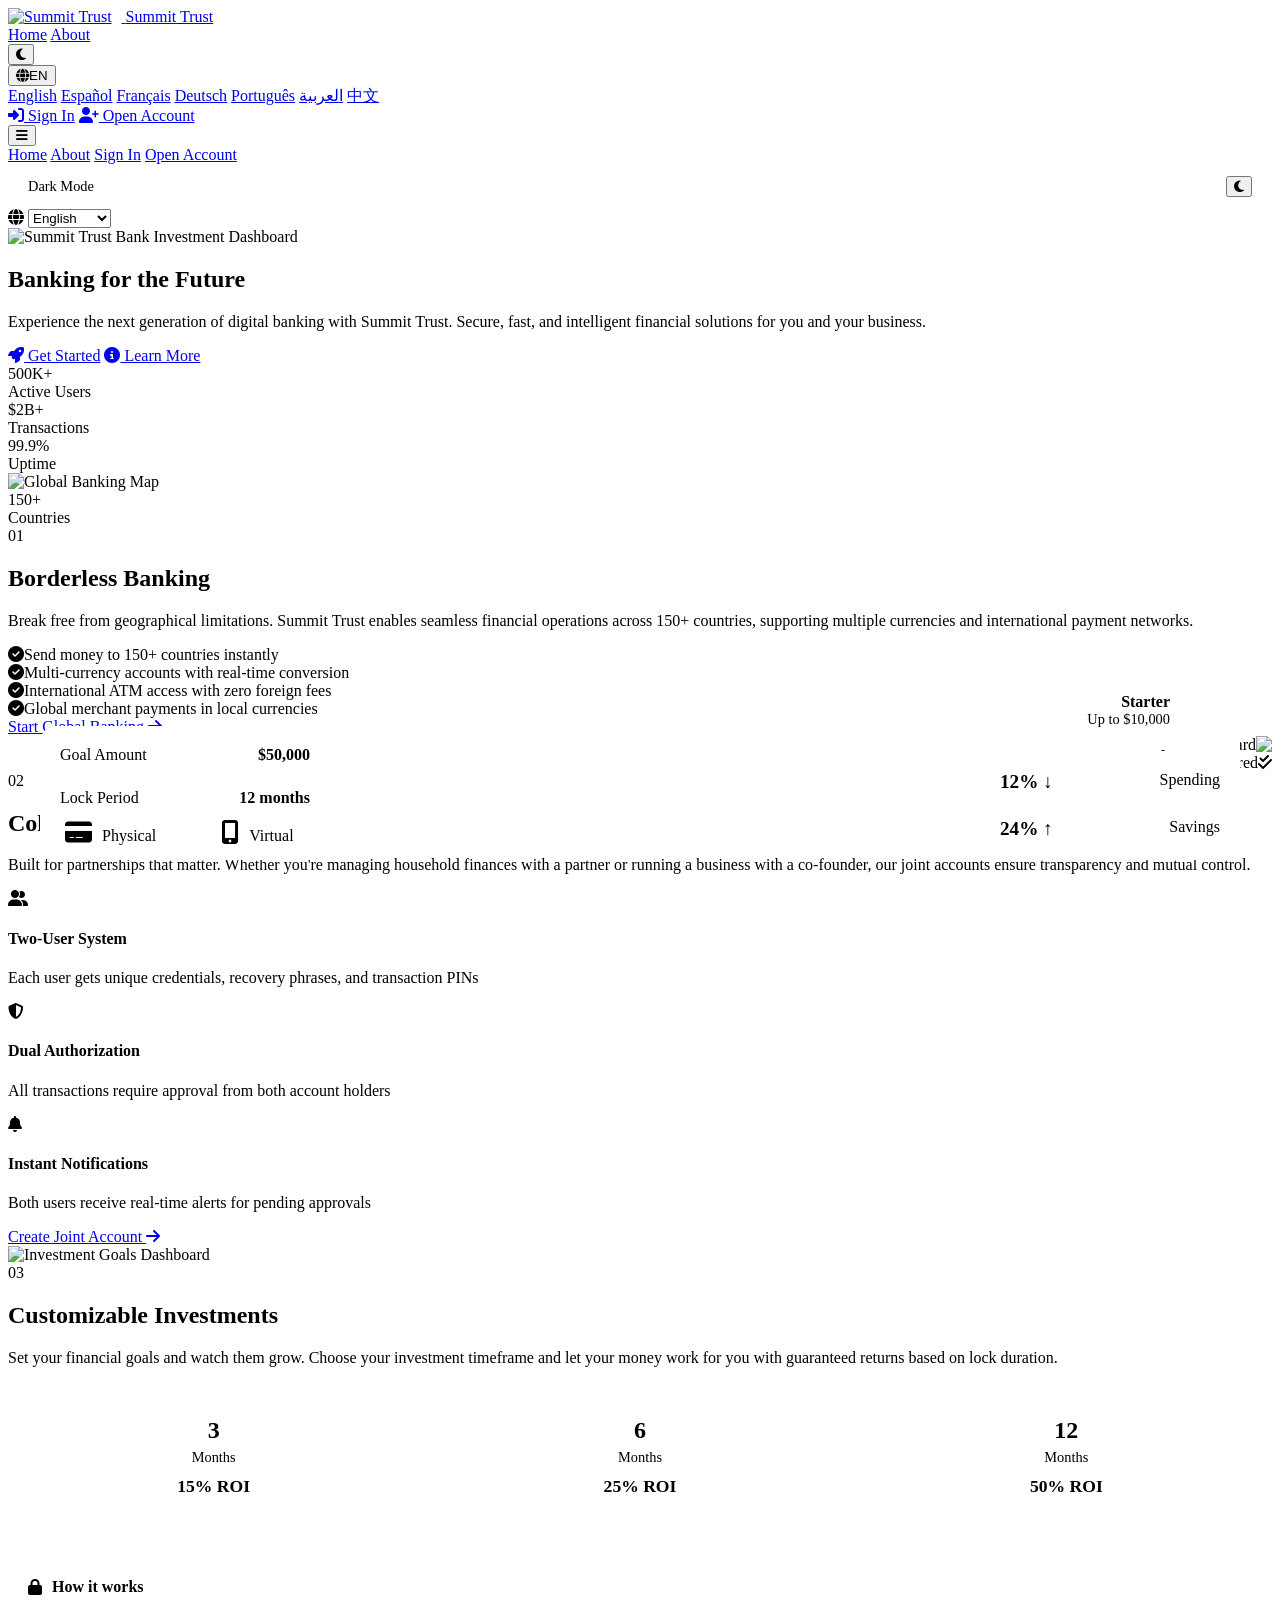
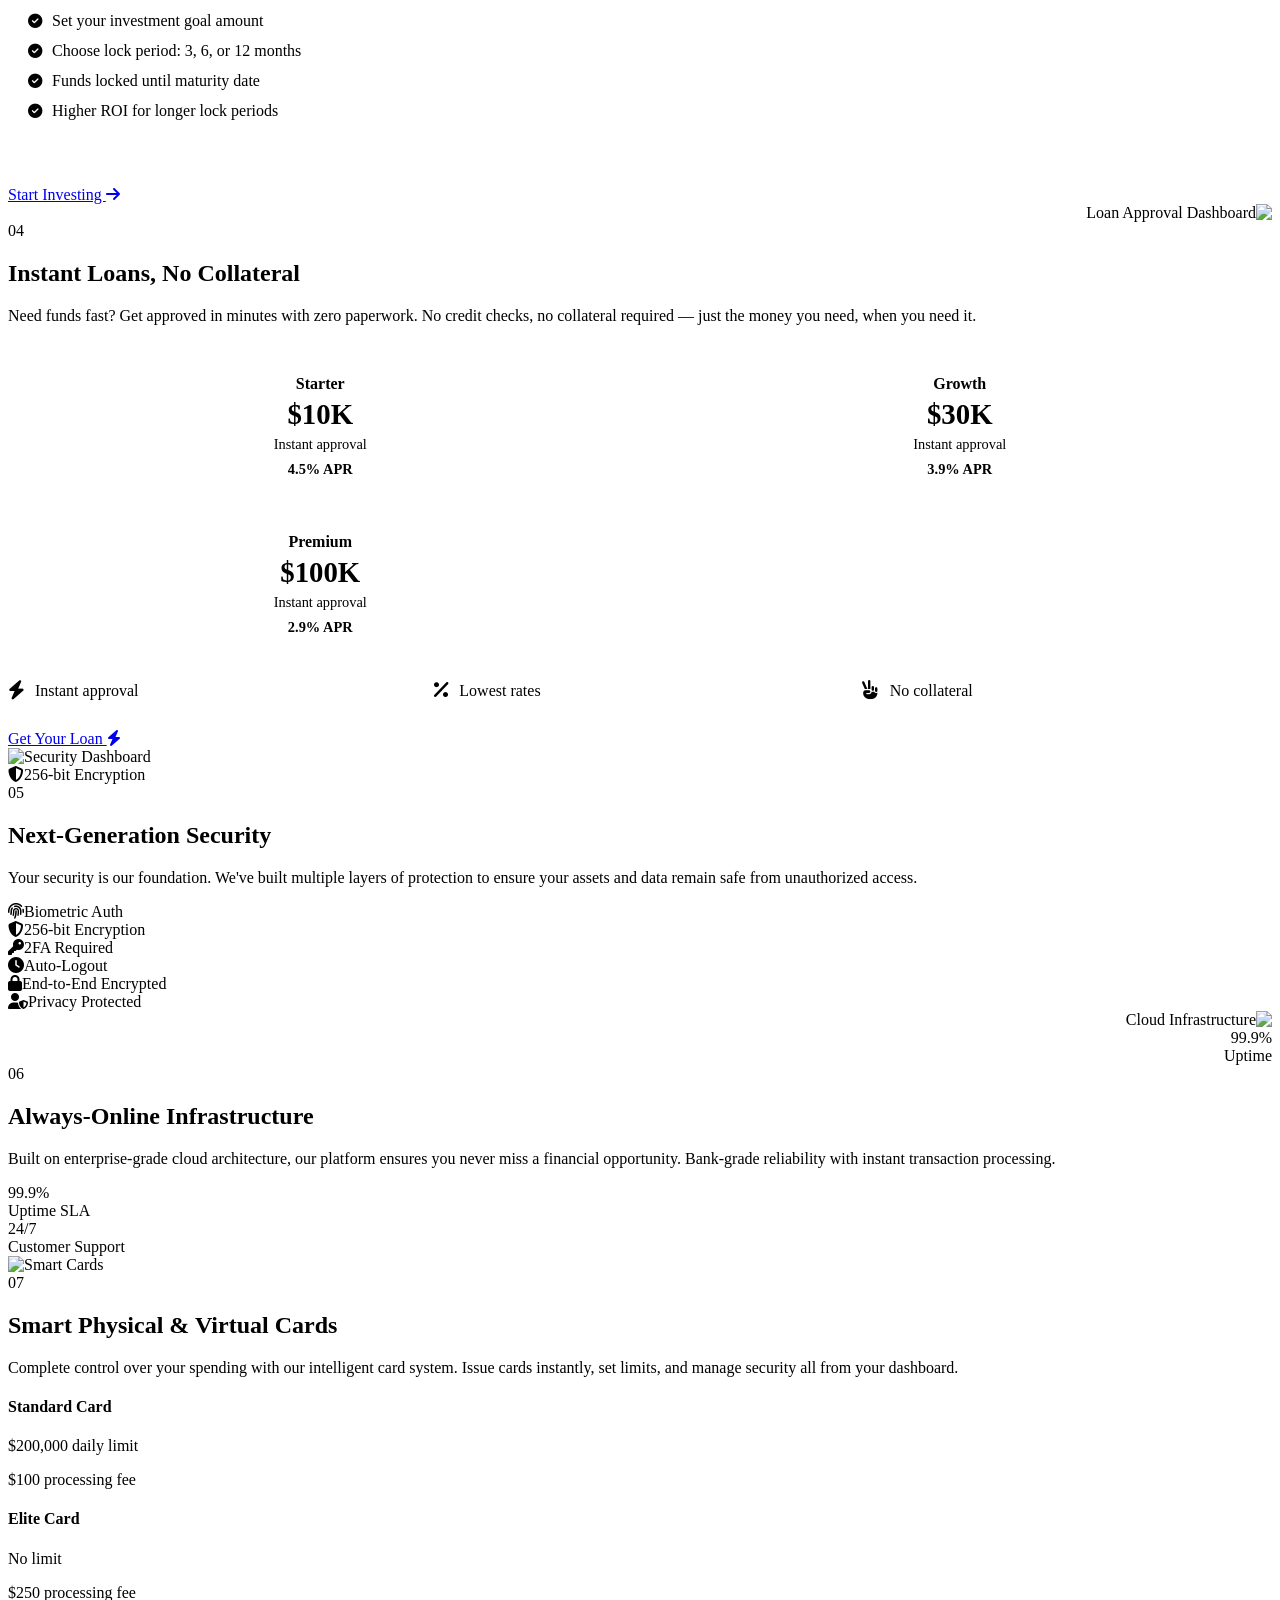
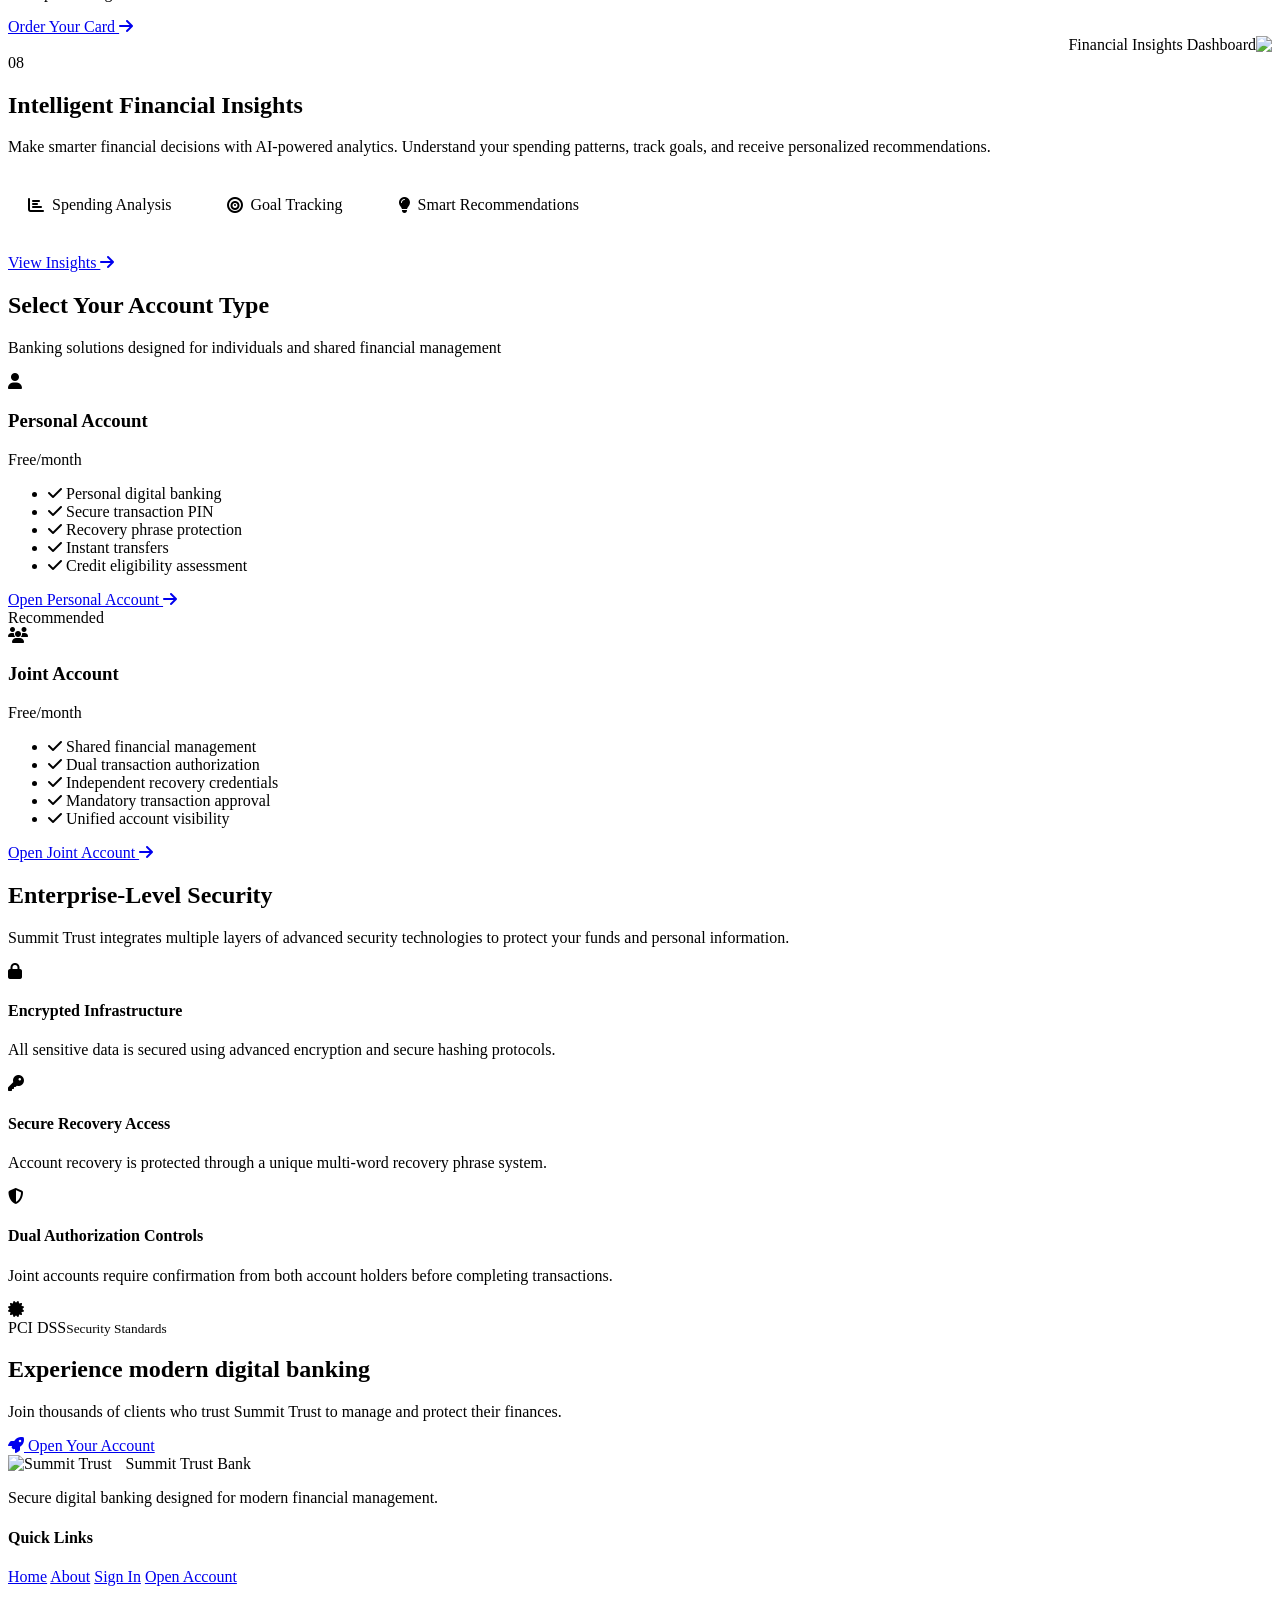
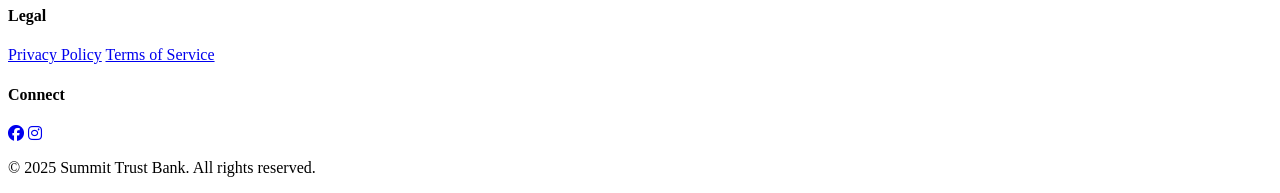
==== commit f0b2d664: "Add files via upload" ====
--- a/public/index.html
+++ b/public/index.html
@@ -2,953 +2,462 @@
 <html lang="en" data-theme="light">
 <head>
     <meta charset="UTF-8">
-    <meta name="viewport" content="width=device-width, initial-scale=1.0">
-    <title>Summit Trust Bank - Authentication</title>
-    
-    <!-- Open Graph / Social Media Meta Tags -->
+    <meta name="viewport" content="width=device-width, initial-scale=1.0, maximum-scale=1.0, user-scalable=yes">
+    <title>Summit Trust Bank - Futuristic Digital Banking</title>
+
     <meta property="og:title" content="Summit Trust Bank">
     <meta property="og:description" content="Banking that works for everyone.">
     <meta property="og:image" content="https://res.cloudinary.com/ddvwy00eg/image/upload/v1775748770/OG_j29ilj.png">
     <meta property="og:url" content="https://summit-trustbank.com">
     <meta property="og:type" content="website">
     <meta property="og:site_name" content="Summit Trust Bank">
-    
-    <!-- Twitter Card -->
+
     <meta name="twitter:card" content="summary_large_image">
     <meta name="twitter:title" content="Summit Trust Bank">
     <meta name="twitter:description" content="Banking that works for everyone.">
     <meta name="twitter:image" content="https://res.cloudinary.com/ddvwy00eg/image/upload/v1775748770/OG_j29ilj.png">
-    
-    <!-- Favicon -->
+
     <link rel="icon" type="image/png" href="https://res.cloudinary.com/ddvwy00eg/image/upload/v1775748769/favicon_klg56g.png">
     <link rel="apple-touch-icon" href="https://res.cloudinary.com/ddvwy00eg/image/upload/v1775748769/favicon_klg56g.png">
-    
+
     <link rel="stylesheet" href="https://cdnjs.cloudflare.com/ajax/libs/font-awesome/6.5.1/css/all.min.css">
     <link href="https://fonts.googleapis.com/css2?family=Inter:wght@400;500;600;700&display=swap" rel="stylesheet">
-    <link rel="stylesheet" href="/public/css/main.css">
-    <link rel="stylesheet" href="/public/css/components.css">
-    <link rel="stylesheet" href="/public/css/utilities.css">
-    <link rel="stylesheet" href="/public/css/theme.css">
-    <link rel="stylesheet" href="/public/css/pages/auth.css">
-    <script src="https://cdn.jsdelivr.net/npm/@supabase/supabase-js@2"></script>
+
+    <link rel="stylesheet" href="/css/main.css">
+    <link rel="stylesheet" href="/css/components.css">
+    <link rel="stylesheet" href="/css/utilities.css">
+    <link rel="stylesheet" href="/css/theme.css">
+    <link rel="stylesheet" href="/css/legal.css">
+    <link rel="stylesheet" href="/css/pages/home.css">
+
+    <style>
+        .feature-grid.image-right { direction: rtl; }
+        .feature-grid.image-right .feature-content { direction: ltr; }
+    </style>
 </head>
-<style>
-.phrase-grid {
-    display: grid;
-    grid-template-columns: repeat(4, 1fr);
-    gap: 6px;
-}
-.phrase-grid .phrase-cell { position: relative; }
-.phrase-grid .phrase-num {
-    position: absolute;
-    top: 3px; left: 5px;
-    font-size: .58rem;
-    color: #9ca3af;
-    pointer-events: none;
-    line-height: 1;
-}
-.phrase-grid input {
-    width: 100%;
-    padding: 16px 4px 4px;
-    border: 1px solid #d1d5db;
-    border-radius: 6px;
-    font-size: .78rem;
-    text-align: center;
-    background: #f9fafb;
-    color: #111827;
-    box-sizing: border-box;
-    outline: none;
-}
-.phrase-grid input:focus { border-color: #2563eb; background: #fff; }
-
-.navbar {
-    position: fixed;
-    top: 0;
-    left: 0;
-    right: 0;
-    background: rgba(255, 255, 255, 0.98);
-    backdrop-filter: blur(10px);
-    border-bottom: 1px solid rgba(0, 0, 0, 0.05);
-    z-index: 1000;
-    padding: 0;
-    transition: all 0.3s ease;
-}
-
-.navbar.scrolled {
-    box-shadow: 0 4px 20px rgba(0, 0, 0, 0.08);
-    background: rgba(255, 255, 255, 0.98);
-}
-
-.nav-container {
-    max-width: 1400px;
-    margin: 0 auto;
-    padding: 0.875rem 2rem;
-    display: flex;
-    justify-content: space-between;
-    align-items: center;
-}
-
-/* Logo */
-.nav-left .logo {
-    display: flex;
-    align-items: center;
-    gap: 12px;
-    text-decoration: none;
-    transition: all 0.3s ease;
-}
-
-.logo-img {
-    height: 40px;
-    width: 40px;
-    transition: transform 0.3s ease;
-}
-
-.logo:hover .logo-img {
-    transform: scale(1.05);
-}
-
-.nav-left .logo span {
-    font-size: 1.35rem;
-    font-weight: 700;
-    background: linear-gradient(135deg, #1e3a5f 0%, #2e5a8a 100%);
-    background-clip: text;
-    -webkit-background-clip: text;
-    -webkit-text-fill-color: transparent;
-    letter-spacing: -0.3px;
-}
-
-/* Navigation Links */
-.nav-links {
-    display: flex;
-    align-items: center;
-    gap: 2rem;
-    margin-right: 1.5rem;
-}
-
-.nav-links a {
-    text-decoration: none;
-    font-size: 0.95rem;
-    font-weight: 500;
-    color: #4a5568;
-    transition: all 0.3s ease;
-    position: relative;
-    padding: 0.5rem 0;
-}
-
-.nav-links a::after {
-    content: '';
-    position: absolute;
-    bottom: 0;
-    left: 0;
-    width: 0;
-    height: 2px;
-    background: linear-gradient(135deg, #1e3a5f 0%, #2e5a8a 100%);
-    transition: width 0.3s ease;
-}
-
-.nav-links a:hover::after {
-    width: 100%;
-}
-
-.nav-links a:hover {
-    color: #1e3a5f;
-}
-
-/* Nav Actions */
-.nav-actions {
-    display: flex;
-    align-items: center;
-    gap: 1rem;
-}
-
-/* Theme Toggle */
-.theme-toggle {
-    background: var(--bg-tertiary);
-    border: 1px solid var(--border);
-    border-radius: 50%;
-    width: 40px;
-    height: 40px;
-    display: flex;
-    align-items: center;
-    justify-content: center;
-    cursor: pointer;
-    transition: all 0.3s ease;
-    color: var(--text-primary);
-}
-
-.theme-toggle:hover {
-    transform: rotate(15deg);
-    background: var(--bg-secondary);
-    border-color: var(--accent-primary);
-}
-
-.theme-toggle i {
-    font-size: 1.1rem;
-}
-
-/* Language Selector */
-.language-selector {
-    position: relative;
-}
-
-.lang-btn {
-    background: var(--bg-tertiary);
-    border: 1px solid var(--border);
-    border-radius: 40px;
-    padding: 8px 16px;
-    display: flex;
-    align-items: center;
-    gap: 8px;
-    cursor: pointer;
-    transition: all 0.3s ease;
-    font-weight: 500;
-    color: var(--text-primary);
-}
-
-.lang-btn:hover {
-    background: var(--bg-secondary);
-    border-color: var(--accent-primary);
-}
-
-.lang-btn i {
-    font-size: 0.9rem;
-    color: var(--accent-primary);
-}
-
-.lang-dropdown {
-    position: absolute;
-    top: calc(100% + 8px);
-    right: 0;
-    background: var(--card-bg);
-    border: 1px solid var(--border);
-    border-radius: 12px;
-    min-width: 160px;
-    opacity: 0;
-    visibility: hidden;
-    transform: translateY(-10px);
-    transition: all 0.3s ease;
-    box-shadow: 0 10px 25px -5px rgba(0, 0, 0, 0.1);
-    z-index: 100;
-}
-
-.language-selector:hover .lang-dropdown {
-    opacity: 1;
-    visibility: visible;
-    transform: translateY(0);
-}
-
-.lang-dropdown a {
-    display: block;
-    padding: 10px 16px;
-    text-decoration: none;
-    color: var(--text-primary);
-    font-size: 0.875rem;
-    transition: all 0.2s ease;
-    border-left: 3px solid transparent;
-}
-
-.lang-dropdown a:hover {
-    background: var(--bg-secondary);
-    border-left-color: var(--accent-primary);
-    padding-left: 20px;
-}
-
-.lang-dropdown a:first-child {
-    border-radius: 12px 12px 0 0;
-}
-
-.lang-dropdown a:last-child {
-    border-radius: 0 0 12px 12px;
-}
-
-/* Dark Mode Support */
-[data-theme="dark"] .navbar {
-    background: rgba(18, 25, 45, 0.98);
-    border-bottom-color: rgba(255, 255, 255, 0.05);
-}
-
-[data-theme="dark"] .nav-left .logo span {
-    background: linear-gradient(135deg, #6c9ed4 0%, #4a7cac 100%);
-    background-clip: text;
-    -webkit-background-clip: text;
-}
-
-[data-theme="dark"] .nav-links a {
-    color: #cbd5e0;
-}
-
-[data-theme="dark"] .nav-links a:hover {
-    color: #6c9ed4;
-}
-
-[data-theme="dark"] .lang-dropdown a:hover {
-    background: rgba(255, 255, 255, 0.05);
-}
-
-/* Mobile Responsive */
-@media (max-width: 768px) {
-    .nav-container {
-        padding: 0.75rem 1rem;
-        flex-direction: column;
-        gap: 1rem;
-    }
-    
-    .nav-right {
-        width: 100%;
-        justify-content: space-between;
-    }
-    
-    .nav-links {
-        gap: 1.5rem;
-    }
-    
-    .nav-links a {
-        font-size: 0.875rem;
-    }
-    
-    .lang-btn span {
-        display: none;
-    }
-    
-    .lang-btn {
-        padding: 8px 12px;
-    }
-    
-    .theme-toggle {
-        width: 36px;
-        height: 36px;
-    }
-}
-
-@media (max-width: 480px) {
-    .nav-links {
-        gap: 1rem;
-    }
-    
-    .nav-left .logo span {
-        font-size: 1.1rem;
-    }
-    
-    .logo-img {
-        height: 32px;
-        width: 32px;
-    }
-}
-
-/* Scroll effect */
-.navbar {
-    transition: all 0.3s ease;
-}
-
-/* Active link styling */
-.nav-links a.active {
-    color: var(--accent-primary);
-}
-
-.nav-links a.active::after {
-    width: 100%;
-}
-</style>
 <body>
 
-<!-- NAVBAR -->
-<nav class="navbar">
-    <div class="nav-container">
-        <div class="nav-left">
-            <a href="/index.html" class="logo">
-                <img src="https://res.cloudinary.com/ddvwy00eg/image/upload/v1775748770/logo_klknwz.svg" alt="Summit Trust" class="logo-img">
-                <span>Summit Trust</span>
-            </a>
-        </div>
-        <div class="nav-right">
-            <div class="nav-links">
-                <a href="/index.html">Home</a>
-                <a href="/about.html">About</a>
-            </div>
-            <div class="nav-actions">
-                <button class="theme-toggle" id="themeToggle"><i class="fas fa-moon"></i></button>
-                <div class="language-selector">
-                    <button class="lang-btn"><i class="fas fa-globe"></i><span>EN</span></button>
-                    <div class="lang-dropdown">
-                        <a href="#" data-lang="en">English</a>
-                        <a href="#" data-lang="es">Español</a>
-                        <a href="#" data-lang="fr">Français</a>
-                        <a href="#" data-lang="de">Deutsch</a>
-                        <a href="#" data-lang="pt">Português</a>
-                        <a href="#" data-lang="ar">العربية</a>
-                        <a href="#" data-lang="zh">中文</a>
-                    </div>
-                </div>
-            </div>
-        </div>
-    </div>
-</nav>
-
-<!-- LOGIN CARD -->
-<div class="auth-container" id="authContainer">
-    <div class="auth-card">
-        <div class="auth-header">
-            <img src="https://res.cloudinary.com/ddvwy00eg/image/upload/v1775748770/logo_klknwz.svg" alt="Summit Trust" class="auth-logo">
-            <h1>Welcome Back</h1>
-            <p>Sign in to your Summit Trust account</p>
-        </div>
-
-        <form id="loginForm" class="auth-form active">
-            <div class="form-group">
-                <label class="form-label">Email</label>
-                <input type="email" id="loginEmail" class="form-input" placeholder="you@example.com" required>
-            </div>
-            <div class="form-group">
-                <label class="form-label">Password</label>
-                <input type="password" id="loginPassword" class="form-input" placeholder="••••••••" required>
-            </div>
-            <button type="submit" class="btn btn-primary btn-block">
-                Sign In <i class="fas fa-arrow-right"></i>
-            </button>
-            <div class="auth-links">
-                <a href="#" onclick="openModal('forgotModal')">Forgot password?</a>
-                <a href="#" onclick="openModal('accountTypeModal')">Create account</a>
-            </div>
-            <div style="margin-top:20px;padding:14px 16px;background:var(--bg-secondary);border:1px solid var(--border);border-radius:10px;text-align:center;">
-                <p style="font-size:.85rem;color:var(--text-secondary);margin:0 0 8px 0;">
-                    Received a joint account invitation?
-                </p>
-                <a href="#" onclick="openModal('otpVerifyModal')" style="font-size:.875rem;font-weight:600;color:var(--accent-primary);text-decoration:none;">
-                    <i class="fas fa-link"></i> Complete Joint Account Setup
+    <nav class="navbar">
+        <div class="nav-container">
+            <div class="nav-left">
+                <a href="/index.html" class="logo">
+                    <img src="https://res.cloudinary.com/ddvwy00eg/image/upload/v1775748770/logo_klknwz.svg"
+                         alt="Summit Trust" class="logo-img" style="height:36px;width:36px;margin-right:10px;">
+                    <span>Summit Trust</span>
                 </a>
             </div>
-        </form>
-    </div>
-</div>
-
-<!-- MODAL 1: Account Type -->
-<div id="accountTypeModal" class="modal">
-    <div class="modal-content">
-        <div class="modal-header">
-            <h2>Choose Account Type</h2>
-            <button class="modal-close" onclick="closeModal('accountTypeModal')">&times;</button>
-        </div>
-        <div class="modal-body">
-            <div class="account-types">
-                <div class="account-type-card" onclick="openIndividualForm()">
-                    <i class="fas fa-user"></i>
-                    <h3>Personal Account</h3>
-                    <p>For individual banking with full personal control</p>
-                    <button class="btn btn-outline">Select</button>
-                </div>
-                <div class="account-type-card" onclick="openJointForm()">
-                    <i class="fas fa-users"></i>
-                    <h3>Joint Account</h3>
-                    <p>For partners — every action requires both approvals</p>
-                    <button class="btn btn-primary">Select</button>
-                </div>
-            </div>
-        </div>
-    </div>
-</div>
-
-<!-- MODAL 2: Individual Registration -->
-<div id="individualModal" class="modal">
-    <div class="modal-content modal-lg">
-        <div class="modal-header">
-            <h2>Open Personal Account</h2>
-            <button class="modal-close" onclick="closeModal('individualModal')">&times;</button>
-        </div>
-        <div class="modal-body">
-            <div class="step-indicator">
-                <div class="step active" id="indStep1Dot">
-                    <div class="step-number">1</div>
-                    <div class="step-label">Personal Info</div>
-                </div>
-                <div class="step" id="indStep2Dot">
-                    <div class="step-number">2</div>
-                    <div class="step-label">Security</div>
-                </div>
-            </div>
-
-            <!-- Step 1: Personal Info -->
-            <div id="individualStep1" class="form-step active">
-                <div class="form-row">
-                    <div class="form-group">
-                        <label class="form-label">First Name</label>
-                        <input type="text" id="indFirstName" class="form-input" placeholder="John">
-                    </div>
-                    <div class="form-group">
-                        <label class="form-label">Last Name</label>
-                        <input type="text" id="indLastName" class="form-input" placeholder="Doe">
-                    </div>
-                </div>
-                <div class="form-group">
-                    <label class="form-label">Email Address</label>
-                    <input type="email" id="indEmail" class="form-input" placeholder="john.doe@example.com">
-                </div>
-                <div class="form-group">
-                    <label class="form-label">Phone Number</label>
-                    <input type="tel" id="indPhone" class="form-input" placeholder="+1 234 567 8900">
-                </div>
-                <div class="form-row">
-                    <div class="form-group">
-                        <label class="form-label">Password</label>
-                        <input type="password" id="indPassword" class="form-input" placeholder="Create a password">
-                    </div>
-                    <div class="form-group">
-                        <label class="form-label">Confirm Password</label>
-                        <input type="password" id="indConfirm" class="form-input" placeholder="Confirm your password">
-                    </div>
-                </div>
-                <div class="form-row">
-                    <div class="form-group">
-                        <label class="form-label">Date of Birth</label>
-                        <input type="date" id="indBirthDate" class="form-input">
-                    </div>
-                    <div class="form-group">
-                        <label class="form-label">Gender</label>
-                        <select id="indGender" class="form-select">
-                            <option value="">Select gender</option>
-                            <option value="male">Male</option>
-                            <option value="female">Female</option>
-                            <option value="other">Other</option>
-                            <option value="prefer-not-to-say">Prefer not to say</option>
-                        </select>
-                    </div>
-                </div>
-                <div class="form-group">
-                    <label class="form-label">Country</label>
-                    <select id="indCountry" class="form-select">
-                        <option value="">Loading countries...</option>
-                    </select>
-                </div>
-                <div class="form-group">
-                    <label class="form-label">Profile Picture</label>
-                    <div class="file-upload-area" onclick="triggerFileUpload('profilePic')">
-                        <div class="file-upload-content">
-                            <i class="fas fa-cloud-upload-alt"></i>
-                            <p id="profilePicText">Click to upload your photo</p>
-                            <small>JPG or PNG, max 2MB</small>
+            <div class="nav-right">
+                <div class="nav-links">
+                    <a href="/index.html" class="active">Home</a>
+                    <a href="/about.html">About</a>
+                </div>
+                <div class="nav-actions">
+                    <button class="theme-toggle" id="themeToggle"><i class="fas fa-moon"></i></button>
+                    <div class="language-selector">
+                        <button class="lang-btn"><i class="fas fa-globe"></i><span>EN</span></button>
+                        <div class="lang-dropdown">
+                            <a href="#" data-lang="en">English</a>
+                            <a href="#" data-lang="es">Español</a>
+                            <a href="#" data-lang="fr">Français</a>
+                            <a href="#" data-lang="de">Deutsch</a>
+                            <a href="#" data-lang="pt">Português</a>
+                            <a href="#" data-lang="ar">العربية</a>
+                            <a href="#" data-lang="zh">中文</a>
                         </div>
                     </div>
-                    <input type="file" id="profilePicFile" accept=".jpg,.jpeg,.png" style="display:none">
-                    <input type="hidden" id="profilePicUrl">
-                    <div id="profilePicPreview"></div>
-                </div>
-                <div class="form-actions">
-                    <button type="button" class="btn btn-outline" onclick="closeModal('individualModal')">Cancel</button>
-                    <button type="button" class="btn btn-primary" onclick="goToSecurityStep()">Continue</button>
-                </div>
-            </div>
-
-            <!-- Step 2: Security -->
-            <div id="individualStep2" class="form-step">
-                <div class="alert alert-warning">
-                    <i class="fas fa-exclamation-triangle"></i>
-                    <strong>Save this now!</strong> Your recovery phrase cannot be shown again. Write it down and store it safely.
-                </div>
-                <div id="recoveryContainer">
-                    <h3 style="margin-bottom: 10px;">Your Recovery Phrase</h3>
-                    <div id="indRecoveryPhrase" class="recovery-phrase"></div>
-                </div>
-                <div class="form-group" style="margin-top: 20px;">
-                    <label class="form-checkbox">
-                        <input type="checkbox" id="indConfirmSave">
-                        <span>I have saved my recovery phrase securely</span>
-                    </label>
-                </div>
-                <button class="btn btn-primary btn-block" id="indCompleteBtn" onclick="processIndividualSignup()">
-                    Complete Registration
-                </button>
-                <button class="btn btn-primary btn-block" id="indGoDashBtn" onclick="completeIndividualSignup()" style="display: none;">
-                    Go to Dashboard
-                </button>
-            </div>
-        </div>
-    </div>
-</div>
-
-<!-- MODAL 3: Joint Registration (Primary User) -->
-<div id="jointModal" class="modal">
-    <div class="modal-content modal-lg">
-        <div class="modal-header">
-            <h2>Open Joint Account</h2>
-            <button class="modal-close" onclick="closeModal('jointModal')">&times;</button>
-        </div>
-        <div class="modal-body">
-            <div id="jointFormWrapper">
-                <h3 style="margin-bottom:16px;">Primary Account Holder Details</h3>
-                <form id="jointPrimaryForm">
-                    <div class="form-row">
-                        <div class="form-group">
-                            <label class="form-label">First Name</label>
-                            <input type="text" id="jointFirst1" class="form-input" required>
+                    <div class="auth-buttons">
+                        <a href="/auth.html" class="btn btn-outline"><i class="fas fa-sign-in-alt"></i> Sign In</a>
+                        <a href="/auth.html" class="btn btn-primary"><i class="fas fa-user-plus"></i> Open Account</a>
+                    </div>
+                </div>
+                <button class="mobile-menu-toggle"><i class="fas fa-bars"></i></button>
+            </div>
+        </div>
+
+        <div class="mobile-menu">
+            <a href="/index.html">Home</a>
+            <a href="/about.html">About</a>
+            <a href="/auth.html">Sign In</a>
+            <a href="/auth.html">Open Account</a>
+            <div style="display:flex;align-items:center;justify-content:space-between;padding:12px 20px;border-top:1px solid var(--border);">
+                <span style="font-size:.9rem;color:var(--text-secondary);">Dark Mode</span>
+                <button class="theme-toggle" onclick="document.getElementById('themeToggle').click()"><i class="fas fa-moon"></i></button>
+            </div>
+            <div class="mobile-lang">
+                <i class="fas fa-globe"></i>
+                <select id="mobileLangSelect">
+                    <option value="en">English</option>
+                    <option value="es">Español</option>
+                    <option value="fr">Français</option>
+                    <option value="de">Deutsch</option>
+                    <option value="pt">Português</option>
+                    <option value="ar">العربية</option>
+                    <option value="zh">中文</option>
+                </select>
+            </div>
+        </div>
+    </nav>
+
+    <!-- Hero -->
+    <section class="hero">
+        <div class="container">
+            <div class="hero-image">
+                <img src="https://res.cloudinary.com/dmbgczlom/image/upload/v1772872000/hero-image_x99izp.webp"
+                     alt="Summit Trust Bank Investment Dashboard" class="hero-img" loading="lazy">
+            </div>
+            <div class="hero-content">
+                <h1 class="hero-title">Banking for the <span class="highlight">Future</span></h1>
+                <p class="hero-subtitle">Experience the next generation of digital banking with Summit Trust. Secure, fast, and intelligent financial solutions for you and your business.</p>
+                <div class="hero-cta">
+                    <a href="/auth.html" class="btn btn-primary btn-large"><i class="fas fa-rocket"></i> Get Started</a>
+                    <a href="/about.html" class="btn btn-outline btn-large"><i class="fas fa-info-circle"></i> Learn More</a>
+                </div>
+                <div class="hero-stats">
+                    <div class="stat-item"><div class="stat-number">500K+</div><div class="stat-label">Active Users</div></div>
+                    <div class="stat-item"><div class="stat-number">$2B+</div><div class="stat-label">Transactions</div></div>
+                    <div class="stat-item"><div class="stat-number">99.9%</div><div class="stat-label">Uptime</div></div>
+                </div>
+            </div>
+        </div>
+    </section>
+
+    <!-- 01 Borderless Banking -->
+    <section class="feature-section borderless">
+        <div class="container">
+            <div class="feature-grid">
+                <div class="feature-visual">
+                    <img src="https://res.cloudinary.com/dmbgczlom/image/upload/v1772879558/global_jevwvj.webp" alt="Global Banking Map" class="feature-image">
+                    <div class="stats-card"><div class="stat">150+</div><div class="stat-label">Countries</div></div>
+                </div>
+                <div class="feature-content">
+                    <div class="feature-tag">01</div>
+                    <h2>Borderless Banking</h2>
+                    <p class="feature-description">Break free from geographical limitations. Summit Trust enables seamless financial operations across 150+ countries, supporting multiple currencies and international payment networks.</p>
+                    <div class="feature-details">
+                        <div class="detail-item"><i class="fas fa-check-circle"></i><span>Send money to 150+ countries instantly</span></div>
+                        <div class="detail-item"><i class="fas fa-check-circle"></i><span>Multi-currency accounts with real-time conversion</span></div>
+                        <div class="detail-item"><i class="fas fa-check-circle"></i><span>International ATM access with zero foreign fees</span></div>
+                        <div class="detail-item"><i class="fas fa-check-circle"></i><span>Global merchant payments in local currencies</span></div>
+                    </div>
+                    <a href="/auth.html" class="btn btn-primary">Start Global Banking <i class="fas fa-arrow-right"></i></a>
+                </div>
+            </div>
+        </div>
+    </section>
+
+    <!-- 02 Joint Accounts -->
+    <section class="feature-section joint-accounts">
+        <div class="container">
+            <div class="feature-grid image-right">
+                <div class="feature-visual">
+                    <img src="https://res.cloudinary.com/dmbgczlom/image/upload/v1772879278/couple_dfguto.webp" alt="Joint Account Dashboard" class="feature-image">
+                    <div class="approval-badge"><i class="fas fa-check-double"></i><span>Dual Approval Required</span></div>
+                </div>
+                <div class="feature-content">
+                    <div class="feature-tag">02</div>
+                    <h2>Collaborative Joint Accounts</h2>
+                    <p class="feature-description">Built for partnerships that matter. Whether you're managing household finances with a partner or running a business with a co-founder, our joint accounts ensure transparency and mutual control.</p>
+                    <div class="feature-highlights">
+                        <div class="highlight-card"><i class="fas fa-user-friends"></i><h4>Two-User System</h4><p>Each user gets unique credentials, recovery phrases, and transaction PINs</p></div>
+                        <div class="highlight-card"><i class="fas fa-shield-alt"></i><h4>Dual Authorization</h4><p>All transactions require approval from both account holders</p></div>
+                        <div class="highlight-card"><i class="fas fa-bell"></i><h4>Instant Notifications</h4><p>Both users receive real-time alerts for pending approvals</p></div>
+                    </div>
+                    <a href="/auth.html" class="btn btn-primary">Create Joint Account <i class="fas fa-arrow-right"></i></a>
+                </div>
+            </div>
+        </div>
+    </section>
+
+    <!-- 03 Investments - Updated ROI Values: 15%, 25%, 50% -->
+    <section class="feature-section investments">
+        <div class="container">
+            <div class="feature-grid">
+                <div class="feature-visual">
+                    <img src="https://res.cloudinary.com/dmbgczlom/image/upload/v1772967905/plant_j76ehd.webp" alt="Investment Goals Dashboard" class="feature-image">
+                    <div style="position:absolute;bottom:40px;left:40px;background:white;padding:20px;border-radius:16px;min-width:250px;box-shadow:var(--shadow);">
+                        <div style="display:flex;justify-content:space-between;margin-bottom:15px;padding-bottom:10px;border-bottom:1px solid var(--border);"><span style="color:var(--text-secondary);">Goal Amount</span><strong style="color:var(--text-primary);">$50,000</strong></div>
+                        <div style="display:flex;justify-content:space-between;margin-bottom:15px;"><span style="color:var(--text-secondary);">Lock Period</span><strong style="color:var(--accent-primary);">12 months</strong></div>
+                        <div style="display:flex;justify-content:space-between;"><span style="color:var(--text-secondary);">Projected ROI</span><strong style="color:var(--success);">+50%</strong></div>
+                    </div>
+                </div>
+                <div class="feature-content">
+                    <div class="feature-tag">03</div>
+                    <h2>Customizable Investments</h2>
+                    <p class="feature-description">Set your financial goals and watch them grow. Choose your investment timeframe and let your money work for you with guaranteed returns based on lock duration.</p>
+                    <div style="margin:30px 0;">
+                        <div style="display:grid;grid-template-columns:repeat(3,1fr);gap:15px;margin-bottom:20px;">
+                            <div style="background:var(--bg-tertiary);padding:20px;border-radius:12px;text-align:center;border:1px solid var(--border);"><div style="font-size:1.5rem;font-weight:700;color:var(--text-primary);margin-bottom:5px;">3</div><div style="font-size:.9rem;color:var(--text-secondary);margin-bottom:10px;">Months</div><div style="font-size:1.1rem;font-weight:600;color:var(--success);">15% ROI</div></div>
+                            <div style="background:var(--bg-tertiary);padding:20px;border-radius:12px;text-align:center;border:2px solid var(--accent-primary);"><div style="font-size:1.5rem;font-weight:700;color:var(--text-primary);margin-bottom:5px;">6</div><div style="font-size:.9rem;color:var(--text-secondary);margin-bottom:10px;">Months</div><div style="font-size:1.1rem;font-weight:600;color:var(--success);">25% ROI</div></div>
+                            <div style="background:var(--bg-tertiary);padding:20px;border-radius:12px;text-align:center;border:1px solid var(--border);"><div style="font-size:1.5rem;font-weight:700;color:var(--text-primary);margin-bottom:5px;">12</div><div style="font-size:.9rem;color:var(--text-secondary);margin-bottom:10px;">Months</div><div style="font-size:1.1rem;font-weight:600;color:var(--success);">50% ROI</div></div>
                         </div>
-                        <div class="form-group">
-                            <label class="form-label">Last Name</label>
-                            <input type="text" id="jointLast1" class="form-input" required>
+                        <div style="background:var(--bg-secondary);padding:20px;border-radius:12px;">
+                            <h4 style="margin-bottom:15px;display:flex;align-items:center;gap:10px;"><i class="fas fa-lock" style="color:var(--accent-primary);"></i> How it works</h4>
+                            <ul style="list-style:none;padding:0;">
+                                <li style="display:flex;align-items:center;gap:10px;margin-bottom:12px;"><i class="fas fa-check-circle" style="color:var(--success);font-size:.9rem;"></i><span style="color:var(--text-secondary);">Set your investment goal amount</span></li>
+                                <li style="display:flex;align-items:center;gap:10px;margin-bottom:12px;"><i class="fas fa-check-circle" style="color:var(--success);font-size:.9rem;"></i><span style="color:var(--text-secondary);">Choose lock period: 3, 6, or 12 months</span></li>
+                                <li style="display:flex;align-items:center;gap:10px;margin-bottom:12px;"><i class="fas fa-check-circle" style="color:var(--success);font-size:.9rem;"></i><span style="color:var(--text-secondary);">Funds locked until maturity date</span></li>
+                                <li style="display:flex;align-items:center;gap:10px;"><i class="fas fa-check-circle" style="color:var(--success);font-size:.9rem;"></i><span style="color:var(--text-secondary);">Higher ROI for longer lock periods</span></li>
+                            </ul>
                         </div>
                     </div>
-                    <div class="form-group">
-                        <label class="form-label">Email</label>
-                        <input type="email" id="jointEmail1" class="form-input" required>
-                    </div>
-                    <div class="form-group">
-                        <label class="form-label">Phone Number</label>
-                        <input type="tel" id="jointPhone1" class="form-input" required>
-                    </div>
-                    <div class="form-row">
-                        <div class="form-group">
-                            <label class="form-label">Password</label>
-                            <input type="password" id="jointPass1" class="form-input" required>
+                    <a href="/auth.html" class="btn btn-primary">Start Investing <i class="fas fa-arrow-right"></i></a>
+                </div>
+            </div>
+        </div>
+    </section>
+
+    <!-- 04 Loans -->
+    <section class="feature-section loans">
+        <div class="container">
+            <div class="feature-grid image-right">
+                <div class="feature-visual">
+                    <img src="https://res.cloudinary.com/dmbgczlom/image/upload/v1772970224/loan_gwv15r.webp" alt="Loan Approval Dashboard" class="feature-image">
+                    <div style="position:absolute;bottom:40px;right:40px;background:white;padding:20px;border-radius:16px;min-width:200px;box-shadow:var(--shadow);">
+                        <div style="display:flex;align-items:center;gap:10px;margin-bottom:15px;"><div style="width:40px;height:40px;background:var(--accent-primary);border-radius:50%;display:flex;align-items:center;justify-content:center;color:white;font-weight:700;">1</div><div><div style="font-weight:600;color:var(--text-primary);">Starter</div><div style="font-size:.9rem;color:var(--text-secondary);">Up to $10,000</div></div></div>
+                        <div style="display:flex;align-items:center;gap:10px;margin-bottom:15px;"><div style="width:40px;height:40px;background:var(--warning);border-radius:50%;display:flex;align-items:center;justify-content:center;color:white;font-weight:700;">2</div><div><div style="font-weight:600;color:var(--text-primary);">Growth</div><div style="font-size:.9rem;color:var(--text-secondary);">Up to $30,000</div></div></div>
+                        <div style="display:flex;align-items:center;gap:10px;"><div style="width:40px;height:40px;background:var(--success);border-radius:50%;display:flex;align-items:center;justify-content:center;color:white;font-weight:700;">3</div><div><div style="font-weight:600;color:var(--text-primary);">Premium</div><div style="font-size:.9rem;color:var(--text-secondary);">Up to $100,000</div></div></div>
+                    </div>
+                </div>
+   <div class="feature-content">
+                    <div class="feature-tag">04</div>
+                    <h2>Instant Loans, No Collateral</h2>
+                    <p class="feature-description">Need funds fast? Get approved in minutes with zero paperwork. No credit checks, no collateral required — just the money you need, when you need it.</p>
+                    <div style="margin:30px 0;">
+                        <div style="display:grid;grid-template-columns:repeat(2,1fr);gap:15px;margin-bottom:25px;">
+                            <div style="background:var(--bg-tertiary);padding:20px;border-radius:12px;text-align:center;border:1px solid var(--border);"><div style="font-size:1rem;font-weight:600;color:var(--accent-primary);margin-bottom:5px;">Starter</div><div style="font-size:1.8rem;font-weight:700;color:var(--text-primary);margin-bottom:5px;">$10K</div><div style="font-size:.9rem;color:var(--text-secondary);">Instant approval</div><div style="font-size:.9rem;font-weight:600;color:var(--success);margin-top:8px;">4.5% APR</div></div>
+                            <div style="background:var(--bg-tertiary);padding:20px;border-radius:12px;text-align:center;border:2px solid var(--warning);"><div style="font-size:1rem;font-weight:600;color:var(--warning);margin-bottom:5px;">Growth</div><div style="font-size:1.8rem;font-weight:700;color:var(--text-primary);margin-bottom:5px;">$30K</div><div style="font-size:.9rem;color:var(--text-secondary);">Instant approval</div><div style="font-size:.9rem;font-weight:600;color:var(--success);margin-top:8px;">3.9% APR</div></div>
+                            <div style="background:var(--bg-tertiary);padding:20px;border-radius:12px;text-align:center;border:1px solid var(--border);"><div style="font-size:1rem;font-weight:600;color:var(--success);margin-bottom:5px;">Premium</div><div style="font-size:1.8rem;font-weight:700;color:var(--text-primary);margin-bottom:5px;">$100K</div><div style="font-size:.9rem;color:var(--text-secondary);">Instant approval</div><div style="font-size:.9rem;font-weight:600;color:var(--success);margin-top:8px;">2.9% APR</div></div>
                         </div>
-                        <div class="form-group">
-                            <label class="form-label">Confirm Password</label>
-                            <input type="password" id="jointConfirm1" class="form-input" required>
+                        <div style="display:grid;grid-template-columns:repeat(3,1fr);gap:15px;">
+                            <div style="display:flex;align-items:center;gap:10px;"><i class="fas fa-bolt" style="color:var(--accent-primary);font-size:1.2rem;"></i><span style="color:var(--text-primary);font-weight:500;">Instant approval</span></div>
+                            <div style="display:flex;align-items:center;gap:10px;"><i class="fas fa-percent" style="color:var(--success);font-size:1.2rem;"></i><span style="color:var(--text-primary);font-weight:500;">Lowest rates</span></div>
+                            <div style="display:flex;align-items:center;gap:10px;"><i class="fas fa-hand-peace" style="color:var(--warning);font-size:1.2rem;"></i><span style="color:var(--text-primary);font-weight:500;">No collateral</span></div>
                         </div>
                     </div>
-                    <div class="form-row">
-                        <div class="form-group">
-                            <label class="form-label">Date of Birth</label>
-                            <input type="date" id="jointBirth1" class="form-input" required>
-                        </div>
-                        <div class="form-group">
-                            <label class="form-label">Gender</label>
-                            <select id="jointGender1" class="form-select" required>
-                                <option value="">Select</option>
-                                <option value="male">Male</option>
-                                <option value="female">Female</option>
-                                <option value="other">Other</option>
-                            </select>
-                        </div>
-                    </div>
-                    <div class="form-group">
-                        <label class="form-label">Country</label>
-                        <select id="jointCountry1" class="form-select" required>
-                            <option value="">Loading countries...</option>
-                        </select>
-                    </div>
-                    <div class="form-group">
-                        <label class="form-label">Profile Picture</label>
-                        <div class="file-upload-area" onclick="triggerFileUpload('jointPic1')">
-                            <div class="file-upload-content">
-                                <i class="fas fa-cloud-upload-alt"></i>
-                                <p id="jointPic1Text">Click to upload your photo</p>
-                                <small>JPG or PNG, max 2MB</small>
-                            </div>
-                        </div>
-                        <input type="file" id="jointPic1File" accept=".jpg,.jpeg,.png" style="display:none">
-                        <input type="hidden" id="jointPic1Url">
-                        <div id="jointPic1Preview"></div>
-                    </div>
-
-                    <div style="margin-top:24px;padding-top:20px;border-top:1px solid var(--border);">
-                        <h3 style="margin-bottom:8px;">Invite Second Account Holder</h3>
-                        <p style="font-size:.875rem;color:var(--text-secondary);margin-bottom:16px;">
-                            Enter their email and phone number. They'll use an OTP to complete their registration.
-                        </p>
-                        <div class="form-group">
-                            <label class="form-label">Second Holder's Email</label>
-                            <input type="email" id="jointEmail2" class="form-input" placeholder="partner@email.com" required>
-                        </div>
-                        <div class="form-group">
-                            <label class="form-label">Second Holder's Phone</label>
-                            <input type="tel" id="jointPhone2" class="form-input" placeholder="+1234567890" required>
-                        </div>
-                    </div>
-
-                    <div class="form-actions" style="margin-top:24px;">
-                        <button type="button" class="btn btn-outline" onclick="closeModal('jointModal')">Cancel</button>
-                        <button type="submit" class="btn btn-primary">Create Account & Get OTP</button>
-                    </div>
-                </form>
-            </div>
-
-            <div id="otpDisplay" style="display:none;">
-                <div class="alert alert-success">
-                    <i class="fas fa-check-circle"></i>
-                    <strong>Account created!</strong> Share this OTP with the second holder:
-                </div>
-                <div id="jointOtp" class="otp-code"></div>
-                <h3 style="margin:24px 0 8px;">Your Recovery Phrase</h3>
-                <div id="primaryPhrase" class="recovery-phrase"></div>
-                <div class="form-group" style="margin-top:16px;">
-                    <label class="form-checkbox">
-                        <input type="checkbox" id="primaryConfirmSave">
-                        <span>I have saved my recovery phrase and shared the OTP</span>
-                    </label>
-                </div>
-                <button class="btn btn-primary btn-block" onclick="goToDashboard()">
-                    Go to Dashboard & Set PIN
-                </button>
-            </div>
-        </div>
-    </div>
-</div>
-
-<!-- MODAL 4: OTP Verify (Second User Entry) -->
-<div id="otpVerifyModal" class="modal">
-    <div class="modal-content">
-        <div class="modal-header">
-            <h2>Complete Joint Account Setup</h2>
-            <button class="modal-close" onclick="closeModal('otpVerifyModal')">&times;</button>
-        </div>
-        <div class="modal-body">
-            <div class="alert alert-info">
-                <i class="fas fa-info-circle"></i>
-                <span>Enter the 6-digit OTP shared with you by the primary account holder.</span>
-            </div>
-            <div class="form-group">
-                <label class="form-label">6-Digit OTP</label>
-                <input type="text" id="otpInput" class="form-input" maxlength="6" inputmode="numeric" placeholder="483921" style="font-size:1.5rem;letter-spacing:.5rem;text-align:center;">
-            </div>
-            <div class="form-group">
-                <label class="form-label">Your Email (must match invitation)</label>
-                <input type="email" id="otpEmail" class="form-input" placeholder="partner@email.com" required>
-            </div>
-            <div class="form-group">
-                <label class="form-label">Your Phone (must match invitation)</label>
-                <input type="tel" id="otpPhone" class="form-input" placeholder="+1234567890" required>
-            </div>
-            <button class="btn btn-primary btn-block" onclick="verifyOTP()">
-                Verify & Continue <i class="fas fa-arrow-right"></i>
-            </button>
-            <div class="auth-links" style="margin-top:16px;">
-                <a href="#" onclick="closeModal('otpVerifyModal');setTimeout(()=>openModal('accountTypeModal'),200)">
-                    No OTP? Create a new account instead
-                </a>
-            </div>
-        </div>
-    </div>
-</div>
-
-<!-- MODAL 5: Second User Registration -->
-<div id="secondUserModal" class="modal">
-    <div class="modal-content modal-lg">
-        <div class="modal-header">
-            <h2>Complete Your Joint Account</h2>
-            <button class="modal-close" onclick="closeModal('secondUserModal')">&times;</button>
-        </div>
-        <div class="modal-body">
-            <form id="secondUserForm">
-                <div class="form-row">
-                    <div class="form-group">
-                        <label class="form-label">First Name</label>
-                        <input type="text" id="secondFirstName" class="form-input" required>
-                    </div>
-                    <div class="form-group">
-                        <label class="form-label">Last Name</label>
-                        <input type="text" id="secondLastName" class="form-input" required>
-                    </div>
-                </div>
-                <div class="form-group">
-                    <label class="form-label">Email (pre-filled)</label>
-                    <input type="email" id="secondEmail" class="form-input" readonly style="background:#f7fafc;">
-                </div>
-                <div class="form-row">
-                    <div class="form-group">
-                        <label class="form-label">Password</label>
-                        <input type="password" id="secondPass" class="form-input" required>
-                    </div>
-                    <div class="form-group">
-                        <label class="form-label">Confirm Password</label>
-                        <input type="password" id="secondConfirm" class="form-input" required>
-                    </div>
-                </div>
-                <div class="form-row">
-                    <div class="form-group">
-                        <label class="form-label">Date of Birth</label>
-                        <input type="date" id="secondBirth" class="form-input" required>
-                    </div>
-                    <div class="form-group">
-                        <label class="form-label">Gender</label>
-                        <select id="secondGender" class="form-select" required>
-                            <option value="">Select</option>
-                            <option value="male">Male</option>
-                            <option value="female">Female</option>
-                            <option value="other">Other</option>
-                        </select>
-                    </div>
-                </div>
-                <div class="form-group">
-                    <label class="form-label">Country</label>
-                    <select id="secondCountry" class="form-select" required>
-                        <option value="">Loading countries...</option>
-                    </select>
-                </div>
-                <div class="form-group">
-                    <label class="form-label">Profile Picture</label>
-                    <div class="file-upload-area" onclick="triggerFileUpload('joinPic')">
-                        <div class="file-upload-content">
-                            <i class="fas fa-cloud-upload-alt"></i>
-                            <p id="joinPicText">Click to upload your photo</p>
-                            <small>JPG or PNG, max 2MB</small>
-                        </div>
-                    </div>
-                    <input type="file" id="joinPicFile" accept=".jpg,.jpeg,.png" style="display:none">
-                    <input type="hidden" id="joinPicUrl">
-                    <div id="joinPicPreview"></div>
-                </div>
-                <button type="submit" class="btn btn-primary btn-block">
-                    Complete Registration
-                </button>
-            </form>
-
-            <div id="secondUserSecurity" style="display:none;">
-                <div class="alert alert-warning">
-                    <i class="fas fa-exclamation-triangle"></i>
-                    <strong>Save this now.</strong> Your recovery phrase cannot be shown again.
-                </div>
-                <h3 style="margin:20px 0 8px;">Your Recovery Phrase</h3>
-                <div id="secondRecovery" class="recovery-phrase"></div>
-                <div class="form-group" style="margin-top:16px;">
-                    <label class="form-checkbox">
-                        <input type="checkbox" id="secondConfirmSave">
-                        <span>I have saved my recovery phrase</span>
-                    </label>
-                </div>
-                <button class="btn btn-primary btn-block" onclick="goToDashboard()">
-                    Go to Dashboard & Set PIN
-                </button>
-            </div>
-        </div>
-    </div>
-</div>
-
-<!-- MODAL 6: Forgot Password -->
-<div id="forgotModal" class="modal">
-    <div class="modal-content">
-        <div class="modal-header">
-            <h2>Reset Password</h2>
-            <button class="modal-close" onclick="closeModal('forgotModal')">&times;</button>
-        </div>
-        <div class="modal-body">
-            <div id="forgotStep1">
-                <div class="form-group">
-                    <label class="form-label">Email</label>
-                    <input type="email" id="resetEmail" class="form-input" placeholder="you@example.com">
-                </div>
-                <div class="form-group">
-                    <label class="form-label">Recovery Phrase (12 words — one per box)</label>
-                    <div id="forgotPhraseGrid" class="phrase-grid"></div>
-                </div>
-                <button class="btn btn-primary btn-block" onclick="verifyPhrase()">Verify Phrase</button>
-            </div>
-            <div id="forgotStep2" style="display:none;">
-                <div class="form-group">
-                    <label class="form-label">New Password</label>
-                    <input type="password" id="newPassword" class="form-input">
-                </div>
-                <div class="form-group">
-                    <label class="form-label">Confirm New Password</label>
-                    <input type="password" id="confirmPassword" class="form-input">
-                </div>
-                <button class="btn btn-primary btn-block" onclick="resetPassword()">Reset Password</button>
-            </div>
-        </div>
-    </div>
-</div>
-
-<!-- Scripts -->
-<!-- Scripts - ORDER MATTERS -->
-<script src="/public/js/supabase.js"></script>
-<script src="/public/js/auth.js"></script>
-<script src="/public/js/pages/auth.js"></script>
-
-<!-- Google Translate + Language Switcher -->
-<div id="google_translate_element" style="display:none;"></div>
-<script>
-function googleTranslateElementInit() {
-    new google.translate.TranslateElement({pageLanguage: 'en'}, 'google_translate_element');
-}
-</script>
-<script src="https://translate.google.com/translate_a/element.js?cb=googleTranslateElementInit"></script>
-<script src="/public/js/components/languageSwitcher.js"></script>
-<style>
-.goog-te-banner-frame, .skiptranslate { display: none !important; }
-body { top: 0 !important; }
-.goog-te-gadget { display: none !important; }
-</style>
-
-<script>
-// FIX COUNTRIES - Run this after page loads
-document.addEventListener('DOMContentLoaded', function() {
-    console.log('Loading countries...');
-    
-    async function loadCountriesDirect() {
-        try {
-            const response = await fetch('https://restcountries.com/v3.1/all?fields=name,cca2');
-            const data = await response.json();
-            const countries = data
-                .map(c => ({ name: c.name.common, code: c.cca2 }))
-                .sort((a, b) => a.name.localeCompare(b.name));
-            
-            // Update individual country dropdown
-            const indCountry = document.getElementById('indCountry');
-            if (indCountry) {
-                indCountry.innerHTML = '<option value="">Select country</option>';
-                countries.forEach(c => {
-                    indCountry.innerHTML += `<option value="${c.code}">${c.name}</option>`;
-                });
-                console.log('Individual countries loaded:', countries.length);
-            }
-            
-            // Update joint country dropdown
-            const jointCountry = document.getElementById('jointCountry1');
-            if (jointCountry) {
-                jointCountry.innerHTML = '<option value="">Select country</option>';
-                countries.forEach(c => {
-                    jointCountry.innerHTML += `<option value="${c.code}">${c.name}</option>`;
-                });
-            }
-            
-            // Update second user country dropdown
-            const secondCountry = document.getElementById('secondCountry');
-            if (secondCountry) {
-                secondCountry.innerHTML = '<option value="">Select country</option>';
-                countries.forEach(c => {
-                    secondCountry.innerHTML += `<option value="${c.code}">${c.name}</option>`;
-                });
-            }
-            
-        } catch (err) {
-            console.error('Country load error:', err);
-            // Fallback countries
-            const fallback = [
-                { code: 'US', name: 'United States' },
-                { code: 'GB', name: 'United Kingdom' },
-                { code: 'CA', name: 'Canada' },
-                { code: 'AU', name: 'Australia' },
-                { code: 'NG', name: 'Nigeria' },
-                { code: 'DE', name: 'Germany' },
-                { code: 'FR', name: 'France' },
-                { code: 'ES', name: 'Spain' }
-            ];
-            
-            const indCountry = document.getElementById('indCountry');
-            if (indCountry) {
-                indCountry.innerHTML = '<option value="">Select country</option>';
-                fallback.forEach(c => {
-                    indCountry.innerHTML += `<option value="${c.code}">${c.name}</option>`;
-                });
-            }
-            
-            const jointCountry = document.getElementById('jointCountry1');
-            if (jointCountry) {
-                jointCountry.innerHTML = '<option value="">Select country</option>';
-                fallback.forEach(c => {
-                    jointCountry.innerHTML += `<option value="${c.code}">${c.name}</option>`;
-                });
-            }
-            
-            const secondCountry = document.getElementById('secondCountry');
-            if (secondCountry) {
-                secondCountry.innerHTML = '<option value="">Select country</option>';
-                fallback.forEach(c => {
-                    secondCountry.innerHTML += `<option value="${c.code}">${c.name}</option>`;
-                });
-            }
-        }
-    }
-    
-    loadCountriesDirect();
-});
-</script>
+                    <a href="/auth.html" class="btn btn-primary">Get Your Loan <i class="fas fa-bolt"></i></a>
+                </div>
+            </div>
+        </div>
+    </section>
+
+    <!-- 05 Security -->
+    <section class="feature-section security">
+        <div class="container">
+            <div class="feature-grid">
+                <div class="feature-visual">
+                    <img src="https://res.cloudinary.com/dmbgczlom/image/upload/v1772971405/secure_t8ezla.webp" alt="Security Dashboard" class="feature-image">
+                    <div class="approval-badge" style="background-color:var(--accent-primary);"><i class="fas fa-shield-alt"></i><span>256-bit Encryption</span></div>
+                </div>
+                <div class="feature-content">
+                    <div class="feature-tag">05</div>
+                    <h2>Next-Generation Security</h2>
+                    <p class="feature-description">Your security is our foundation. We've built multiple layers of protection to ensure your assets and data remain safe from unauthorized access.</p>
+                    <div class="security-badges">
+                        <div class="security-badge"><i class="fas fa-fingerprint"></i><span>Biometric Auth</span></div>
+                        <div class="security-badge"><i class="fas fa-shield-halved"></i><span>256-bit Encryption</span></div>
+                        <div class="security-badge"><i class="fas fa-key"></i><span>2FA Required</span></div>
+                        <div class="security-badge"><i class="fas fa-clock"></i><span>Auto-Logout</span></div>
+                        <div class="security-badge"><i class="fas fa-lock"></i><span>End-to-End Encrypted</span></div>
+                        <div class="security-badge"><i class="fas fa-user-shield"></i><span>Privacy Protected</span></div>
+                    </div>
+                </div>
+            </div>
+        </div>
+    </section>
+
+    <!-- 06 Infrastructure -->
+    <section class="feature-section infrastructure">
+        <div class="container">
+            <div class="feature-grid image-right">
+                <div class="feature-visual">
+                    <img src="https://res.cloudinary.com/dmbgczlom/image/upload/v1772971983/cloud-tech_zul4t8.webp" alt="Cloud Infrastructure" class="feature-image">
+                    <div class="stats-card"><div class="stat">99.9%</div><div class="stat-label">Uptime</div></div>
+                </div>
+                <div class="feature-content">
+                    <div class="feature-tag">06</div>
+                    <h2>Always-Online Infrastructure</h2>
+                    <p class="feature-description">Built on enterprise-grade cloud architecture, our platform ensures you never miss a financial opportunity. Bank-grade reliability with instant transaction processing.</p>
+                    <div class="stats-grid">
+                        <div class="stat-card"><div class="stat-number">99.9%</div><div class="stat-label">Uptime SLA</div></div>
+                        <div class="stat-card"><div class="stat-number">24/7</div><div class="stat-label">Customer Support</div></div>
+                    </div>
+                </div>
+            </div>
+        </div>
+    </section>
+
+    <!-- 07 Cards -->
+    <section class="feature-section cards">
+        <div class="container">
+            <div class="feature-grid">
+                <div class="feature-visual">
+                    <img src="https://res.cloudinary.com/dmbgczlom/image/upload/v1772973452/card_dbavks.webp" alt="Smart Cards" class="feature-image">
+                    <div style="display:flex;gap:15px;position:absolute;bottom:40px;left:40px;">
+                        <div style="background:white;padding:15px 25px;border-radius:12px;box-shadow:var(--shadow);"><i class="fas fa-credit-card" style="color:var(--accent-primary);font-size:24px;margin-right:10px;"></i><span style="color:var(--text-primary);font-weight:500;">Physical</span></div>
+                        <div style="background:white;padding:15px 25px;border-radius:12px;box-shadow:var(--shadow);"><i class="fas fa-mobile-alt" style="color:var(--accent-primary);font-size:24px;margin-right:10px;"></i><span style="color:var(--text-primary);font-weight:500;">Virtual</span></div>
+                    </div>
+                </div>
+                <div class="feature-content">
+                    <div class="feature-tag">07</div>
+                    <h2>Smart Physical & Virtual Cards</h2>
+                    <p class="feature-description">Complete control over your spending with our intelligent card system. Issue cards instantly, set limits, and manage security all from your dashboard.</p>
+                    <div class="card-types">
+                        <div class="card-type standard"><h4>Standard Card</h4><p class="limit">$200,000 daily limit</p><p class="fee">$100 processing fee</p></div>
+                        <div class="card-type elite"><h4>Elite Card</h4><p class="limit">No limit</p><p class="fee">$250 processing fee</p></div>
+                    </div>
+                    <a href="/auth.html" class="btn btn-primary">Order Your Card <i class="fas fa-arrow-right"></i></a>
+                </div>
+            </div>
+        </div>
+    </section>
+
+    <!-- 08 Insights -->
+    <section class="feature-section insights">
+        <div class="container">
+            <div class="feature-grid image-right">
+                <div class="feature-visual">
+                    <img src="https://res.cloudinary.com/dmbgczlom/image/upload/v1772972958/insight_qo5lv3.webp" alt="Financial Insights Dashboard" class="feature-image">
+                    <div style="position:absolute;bottom:40px;right:40px;background:white;padding:20px;border-radius:16px;min-width:220px;box-shadow:var(--shadow);">
+                        <div style="display:flex;justify-content:space-between;margin-bottom:15px;padding-bottom:10px;border-bottom:1px solid var(--border);"><span style="color:var(--text-secondary);">Spending</span><strong style="color:var(--error);font-size:1.2rem;">↓ 12%</strong></div>
+                        <div style="display:flex;justify-content:space-between;"><span style="color:var(--text-secondary);">Savings</span><strong style="color:var(--success);font-size:1.2rem;">↑ 24%</strong></div>
+                    </div>
+                </div>
+                <div class="feature-content">
+                    <div class="feature-tag">08</div>
+                    <h2>Intelligent Financial Insights</h2>
+                    <p class="feature-description">Make smarter financial decisions with AI-powered analytics. Understand your spending patterns, track goals, and receive personalized recommendations.</p>
+                    <div style="display:flex;flex-wrap:wrap;gap:15px;margin:30px 0;">
+                        <span style="background:var(--bg-tertiary);padding:10px 20px;border-radius:30px;display:inline-flex;align-items:center;gap:8px;"><i class="fas fa-chart-bar" style="color:var(--accent-primary);"></i> Spending Analysis</span>
+                        <span style="background:var(--bg-tertiary);padding:10px 20px;border-radius:30px;display:inline-flex;align-items:center;gap:8px;"><i class="fas fa-bullseye" style="color:var(--accent-primary);"></i> Goal Tracking</span>
+                        <span style="background:var(--bg-tertiary);padding:10px 20px;border-radius:30px;display:inline-flex;align-items:center;gap:8px;"><i class="fas fa-lightbulb" style="color:var(--accent-primary);"></i> Smart Recommendations</span>
+                    </div>
+                    <a href="/dashboard.html" class="btn btn-primary">View Insights <i class="fas fa-arrow-right"></i></a>
+                </div>
+            </div>
+        </div>
+    </section>
+
+    <!-- Account Types -->
+    <section class="account-types">
+        <div class="container">
+            <div class="section-header">
+                <h2>Select Your Account Type</h2>
+                <p>Banking solutions designed for individuals and shared financial management</p>
+            </div>
+            <div class="account-grid">
+                <div class="account-card single">
+                    <div class="card-header"><i class="fas fa-user"></i><h3>Personal Account</h3></div>
+                    <div class="card-price"><span class="price">Free</span><span class="period">/month</span></div>
+                    <ul class="card-features">
+                        <li><i class="fas fa-check"></i> Personal digital banking</li>
+                        <li><i class="fas fa-check"></i> Secure transaction PIN</li>
+                        <li><i class="fas fa-check"></i> Recovery phrase protection</li>
+                        <li><i class="fas fa-check"></i> Instant transfers</li>
+                        <li><i class="fas fa-check"></i> Credit eligibility assessment</li>
+                    </ul>
+                    <a href="/auth.html" class="btn btn-outline">Open Personal Account <i class="fas fa-arrow-right"></i></a>
+                </div>
+                <div class="account-card joint featured">
+                    <div class="card-badge">Recommended</div>
+                    <div class="card-header"><i class="fas fa-users"></i><h3>Joint Account</h3></div>
+                    <div class="card-price"><span class="price">Free</span><span class="period">/month</span></div>
+                    <ul class="card-features">
+                        <li><i class="fas fa-check"></i> Shared financial management</li>
+                        <li><i class="fas fa-check"></i> Dual transaction authorization</li>
+                        <li><i class="fas fa-check"></i> Independent recovery credentials</li>
+                        <li><i class="fas fa-check"></i> Mandatory transaction approval</li>
+                        <li><i class="fas fa-check"></i> Unified account visibility</li>
+                    </ul>
+                    <a href="/auth.html" class="btn btn-primary">Open Joint Account <i class="fas fa-arrow-right"></i></a>
+                </div>
+            </div>
+        </div>
+    </section>
+
+    <!-- Security -->
+    <section class="security">
+        <div class="container">
+            <div class="security-grid">
+                <div class="security-content">
+                    <h2>Enterprise-Level Security</h2>
+                    <p>Summit Trust integrates multiple layers of advanced security technologies to protect your funds and personal information.</p>
+                    <div class="security-features">
+                        <div class="security-item"><i class="fas fa-lock"></i><div><h4>Encrypted Infrastructure</h4><p>All sensitive data is secured using advanced encryption and secure hashing protocols.</p></div></div>
+                        <div class="security-item"><i class="fas fa-key"></i><div><h4>Secure Recovery Access</h4><p>Account recovery is protected through a unique multi-word recovery phrase system.</p></div></div>
+                        <div class="security-item"><i class="fas fa-shield-halved"></i><div><h4>Dual Authorization Controls</h4><p>Joint accounts require confirmation from both account holders before completing transactions.</p></div></div>
+                    </div>
+                </div>
+                <div class="security-badge"><i class="fas fa-certificate"></i><div><span>PCI DSS</span><small>Security Standards</small></div></div>
+            </div>
+        </div>
+    </section>
+
+    <!-- CTA -->
+    <section class="cta">
+        <div class="container">
+            <h2>Experience modern digital banking</h2>
+            <p>Join thousands of clients who trust Summit Trust to manage and protect their finances.</p>
+            <a href="/auth.html" class="btn btn-primary btn-large"><i class="fas fa-rocket"></i> Open Your Account</a>
+        </div>
+    </section>
+
+    <!-- Footer -->
+    <footer class="footer">
+        <div class="container">
+            <div class="footer-grid">
+                <div class="footer-col">
+                    <div class="footer-logo">
+                        <img src="https://res.cloudinary.com/ddvwy00eg/image/upload/v1775748770/logo_klknwz.svg"
+                             alt="Summit Trust" class="footer-logo-img" style="height:32px;width:32px;margin-right:10px;">
+                        <span>Summit Trust Bank</span>
+                    </div>
+                    <p>Secure digital banking designed for modern financial management.</p>
+                </div>
+                <div class="footer-col">
+                    <h4>Quick Links</h4>
+                    <a href="/index.html">Home</a>
+                    <a href="/about.html">About</a>
+                    <a href="/auth.html">Sign In</a>
+                    <a href="/auth.html">Open Account</a>
+                </div>
+                <div class="footer-col">
+                    <h4>Legal</h4>
+                    <a href="#" onclick="openPrivacyPolicy(event)">Privacy Policy</a>
+                    <a href="#" onclick="openTerms(event)">Terms of Service</a>
+                </div>
+                <div class="footer-col">
+                    <h4>Connect</h4>
+                    <div class="social-links">
+                        <a href="#"><i class="fab fa-facebook"></i></a>
+                        <a href="#"><i class="fab fa-instagram"></i></a>
+                    </div>
+                </div>
+            </div>
+            <div class="footer-bottom">
+                <p>&copy; 2025 Summit Trust Bank. All rights reserved.</p>
+            </div>
+        </div>
+    </footer>
+
+    <script src="/js /config.js"></script>
+    <script src="/js /utils/helpers.js"></script>
+    <script src="/js /components/navbar.js"></script>
+    <script src="/js /components/languageSwitcher.js"></script>
+    <script src="/js /pages/home.js"></script>
+    <script src="/js /legal.js"></script>
+
+    <script type="text/javascript">
+    var Tawk_API=Tawk_API||{},Tawk_LoadStart=new Date();
+    (function(){var s1=document.createElement("script"),s0=document.getElementsByTagName("script")[0];s1.async=true;s1.src='https://embed.tawk.to/69d7c8a78d80621c3581cfc7/1jlpefk1u';s1.charset='UTF-8';s1.setAttribute('crossorigin','*');s0.parentNode.insertBefore(s1,s0);})();
+    </script>
+
+    <link rel="stylesheet" href="/css/testimonies.css">
+    <script src="/js /testimonies.js" defer></script>
+
+    <div id="google_translate_element" style="display:none;"></div>
+    <script>function googleTranslateElementInit(){new google.translate.TranslateElement({pageLanguage:'en'},'google_translate_element');}</script>
+    <script src="https://translate.google.com/translate_a/element.js?cb=googleTranslateElementInit"></script>
+    <style>.goog-te-banner-frame,.skiptranslate{display:none!important;}body{top:0!important;}.goog-te-gadget{display:none!important;}</style>
+
 </body>
 </html>
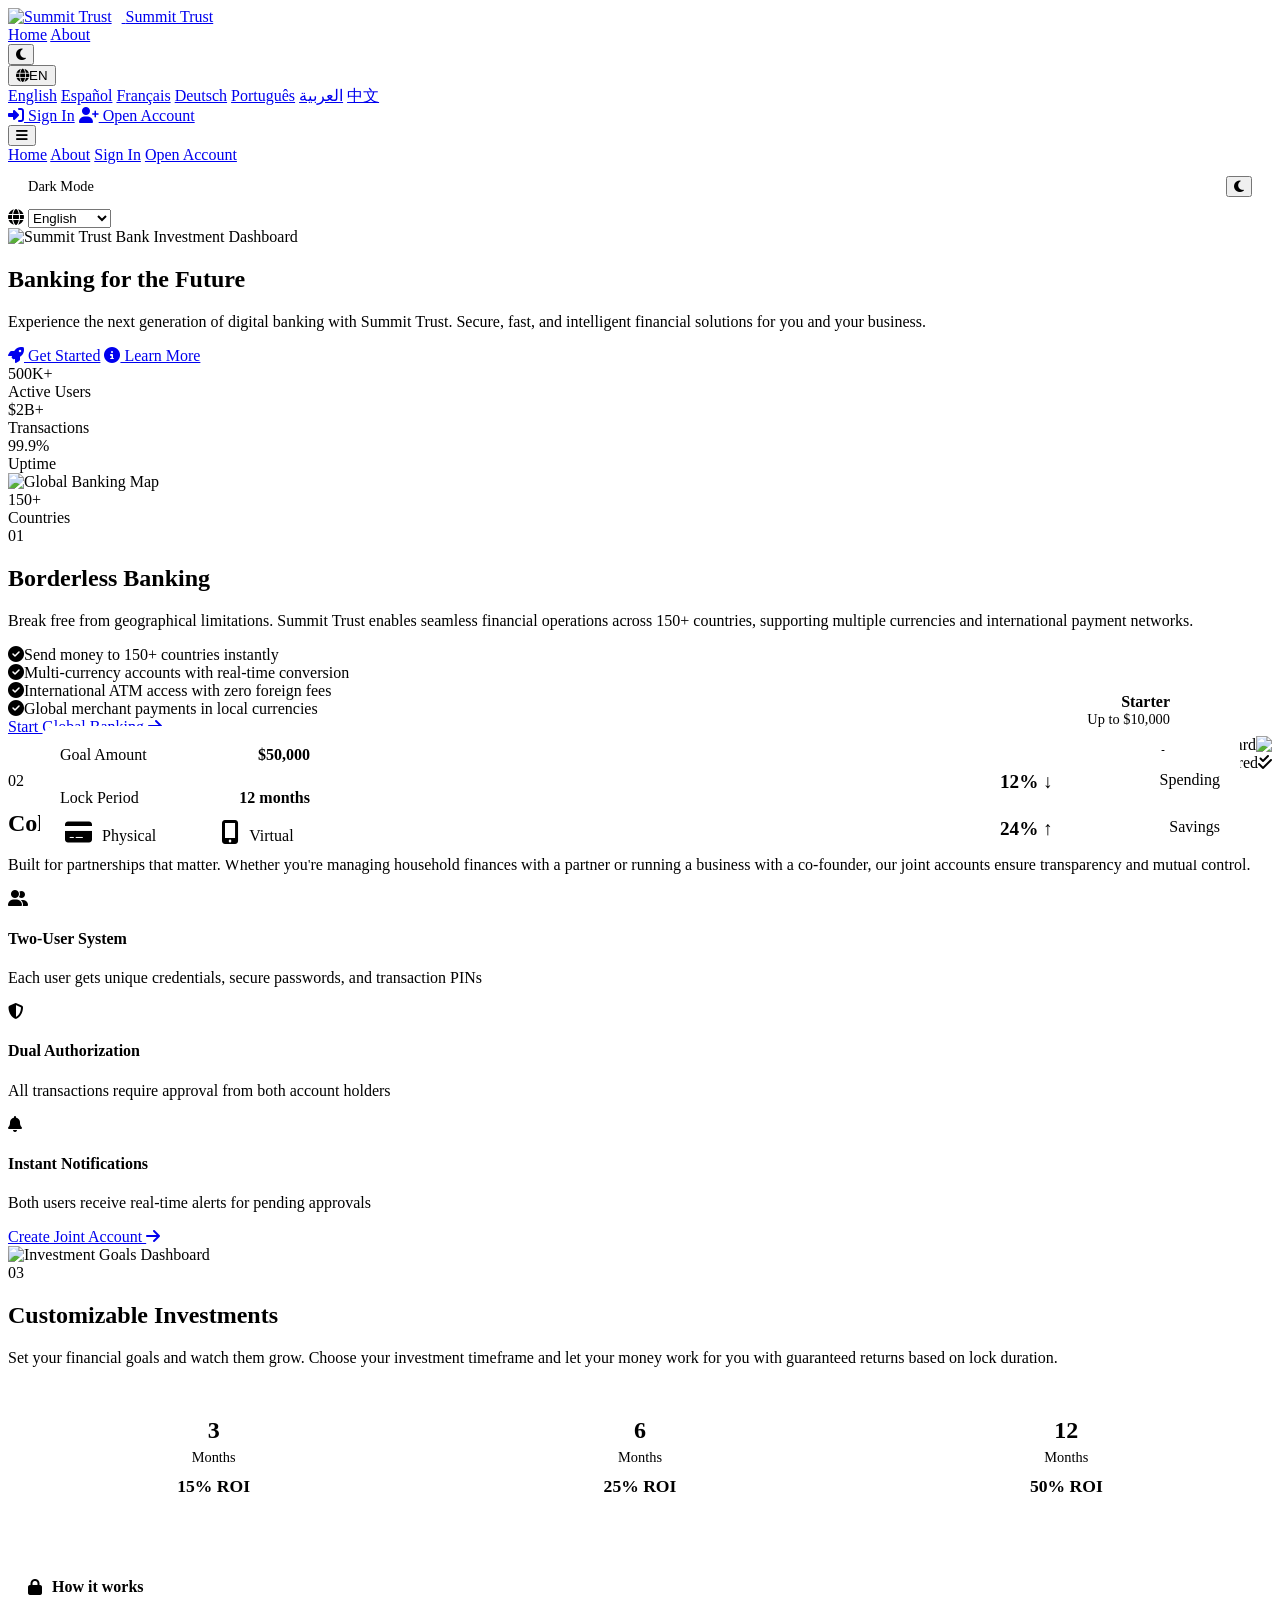
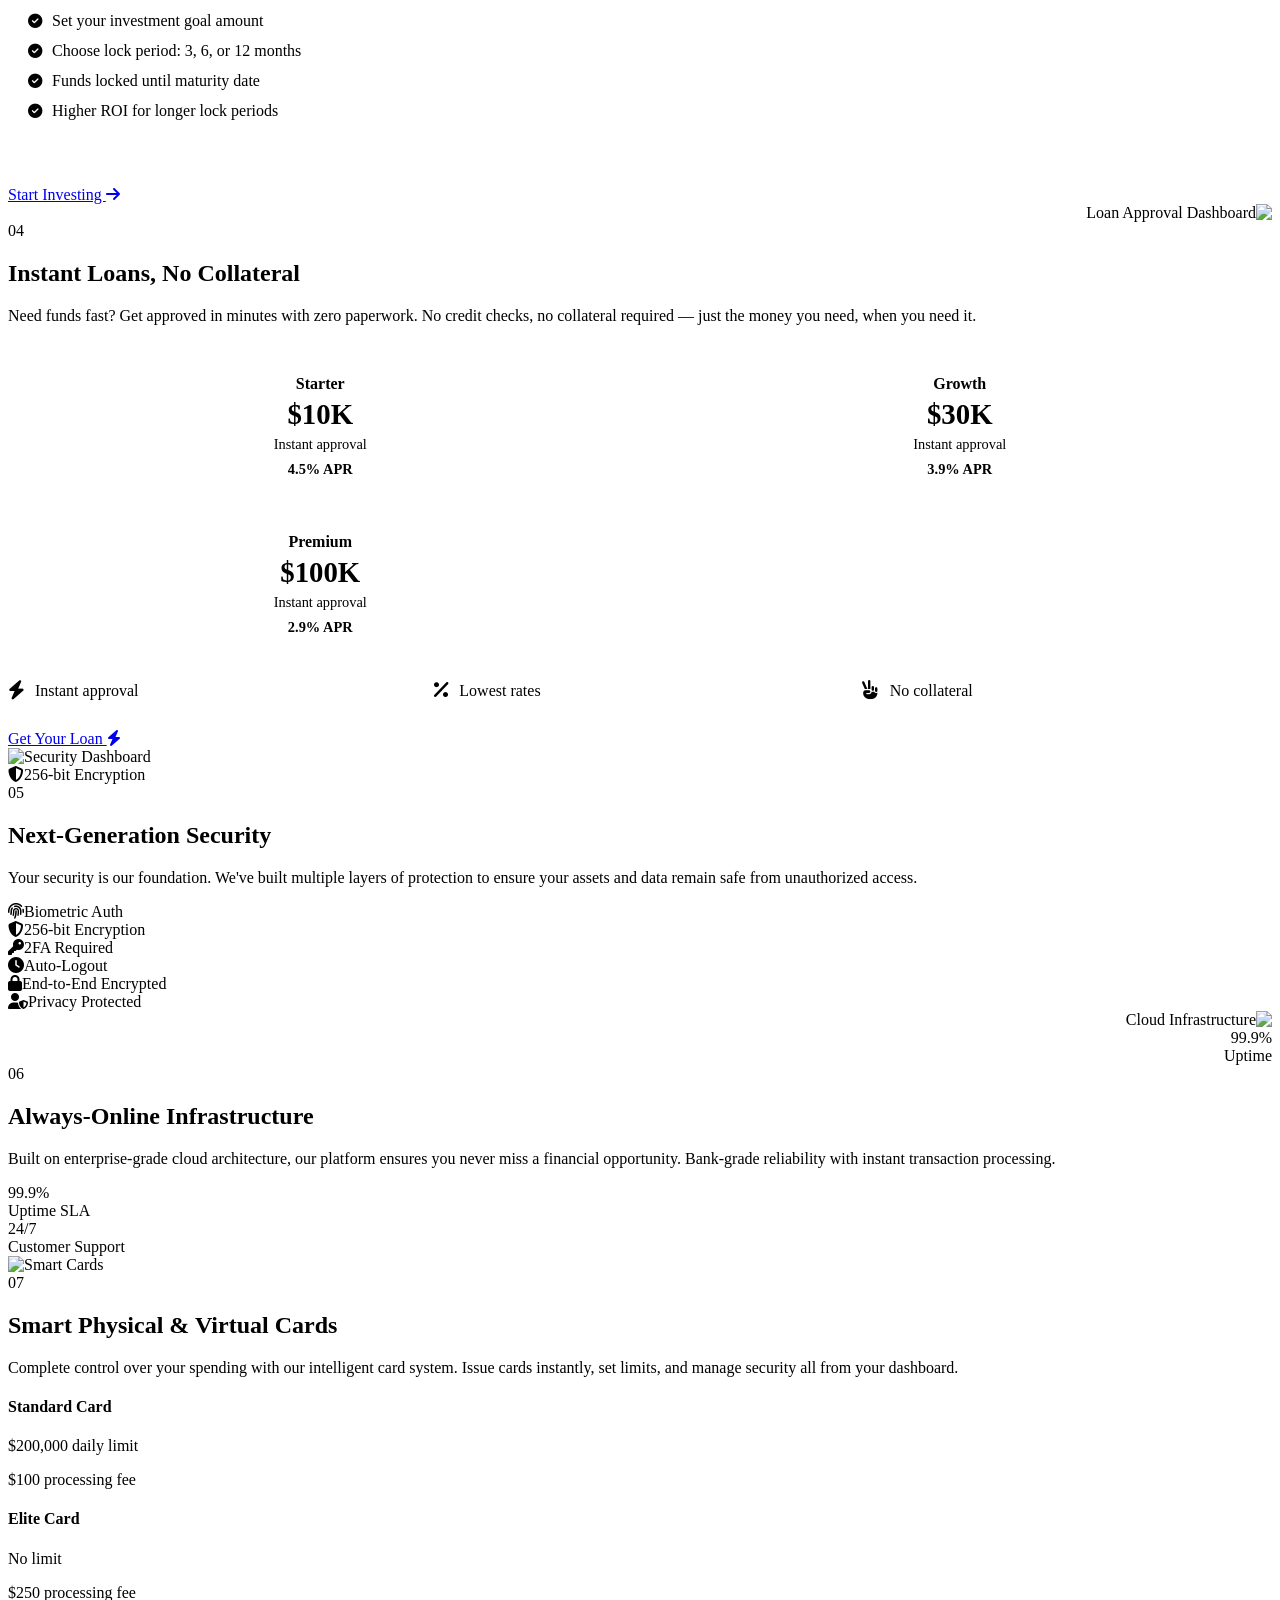
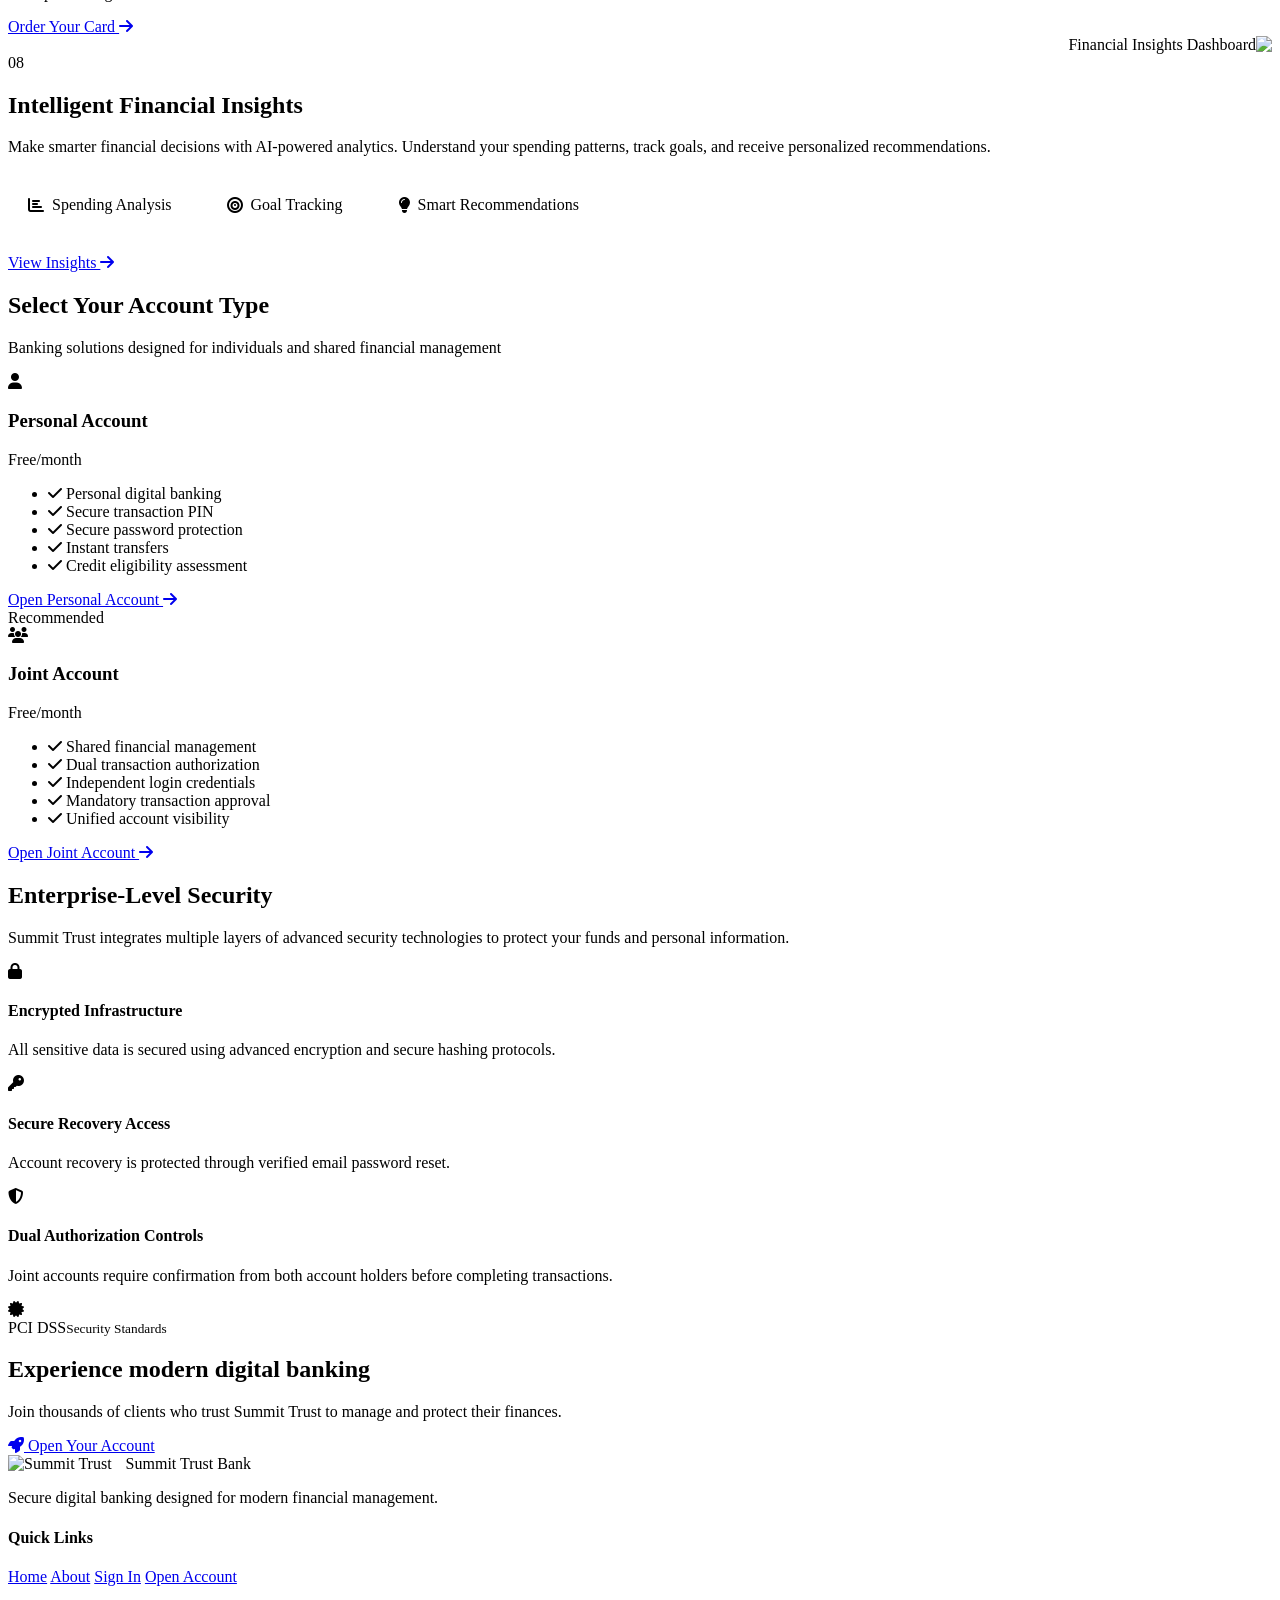
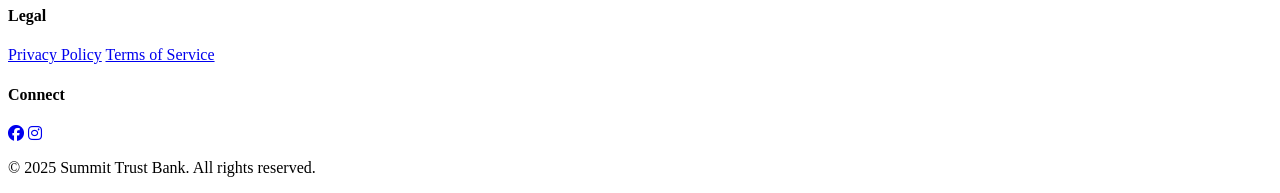
==== commit e1cc4594: "Add files via upload" ====
--- a/public/index.html
+++ b/public/index.html
@@ -158,7 +158,7 @@
                     <h2>Collaborative Joint Accounts</h2>
                     <p class="feature-description">Built for partnerships that matter. Whether you're managing household finances with a partner or running a business with a co-founder, our joint accounts ensure transparency and mutual control.</p>
                     <div class="feature-highlights">
-                        <div class="highlight-card"><i class="fas fa-user-friends"></i><h4>Two-User System</h4><p>Each user gets unique credentials, recovery phrases, and transaction PINs</p></div>
+                        <div class="highlight-card"><i class="fas fa-user-friends"></i><h4>Two-User System</h4><p>Each user gets unique credentials, secure passwords, and transaction PINs</p></div>
                         <div class="highlight-card"><i class="fas fa-shield-alt"></i><h4>Dual Authorization</h4><p>All transactions require approval from both account holders</p></div>
                         <div class="highlight-card"><i class="fas fa-bell"></i><h4>Instant Notifications</h4><p>Both users receive real-time alerts for pending approvals</p></div>
                     </div>
@@ -351,7 +351,7 @@
                     <ul class="card-features">
                         <li><i class="fas fa-check"></i> Personal digital banking</li>
                         <li><i class="fas fa-check"></i> Secure transaction PIN</li>
-                        <li><i class="fas fa-check"></i> Recovery phrase protection</li>
+                        <li><i class="fas fa-check"></i> Secure password protection</li>
                         <li><i class="fas fa-check"></i> Instant transfers</li>
                         <li><i class="fas fa-check"></i> Credit eligibility assessment</li>
                     </ul>
@@ -364,7 +364,7 @@
                     <ul class="card-features">
                         <li><i class="fas fa-check"></i> Shared financial management</li>
                         <li><i class="fas fa-check"></i> Dual transaction authorization</li>
-                        <li><i class="fas fa-check"></i> Independent recovery credentials</li>
+                        <li><i class="fas fa-check"></i> Independent login credentials</li>
                         <li><i class="fas fa-check"></i> Mandatory transaction approval</li>
                         <li><i class="fas fa-check"></i> Unified account visibility</li>
                     </ul>
@@ -383,7 +383,7 @@
                     <p>Summit Trust integrates multiple layers of advanced security technologies to protect your funds and personal information.</p>
                     <div class="security-features">
                         <div class="security-item"><i class="fas fa-lock"></i><div><h4>Encrypted Infrastructure</h4><p>All sensitive data is secured using advanced encryption and secure hashing protocols.</p></div></div>
-                        <div class="security-item"><i class="fas fa-key"></i><div><h4>Secure Recovery Access</h4><p>Account recovery is protected through a unique multi-word recovery phrase system.</p></div></div>
+                        <div class="security-item"><i class="fas fa-key"></i><div><h4>Secure Recovery Access</h4><p>Account recovery is protected through verified email password reset.</p></div></div>
                         <div class="security-item"><i class="fas fa-shield-halved"></i><div><h4>Dual Authorization Controls</h4><p>Joint accounts require confirmation from both account holders before completing transactions.</p></div></div>
                     </div>
                 </div>
